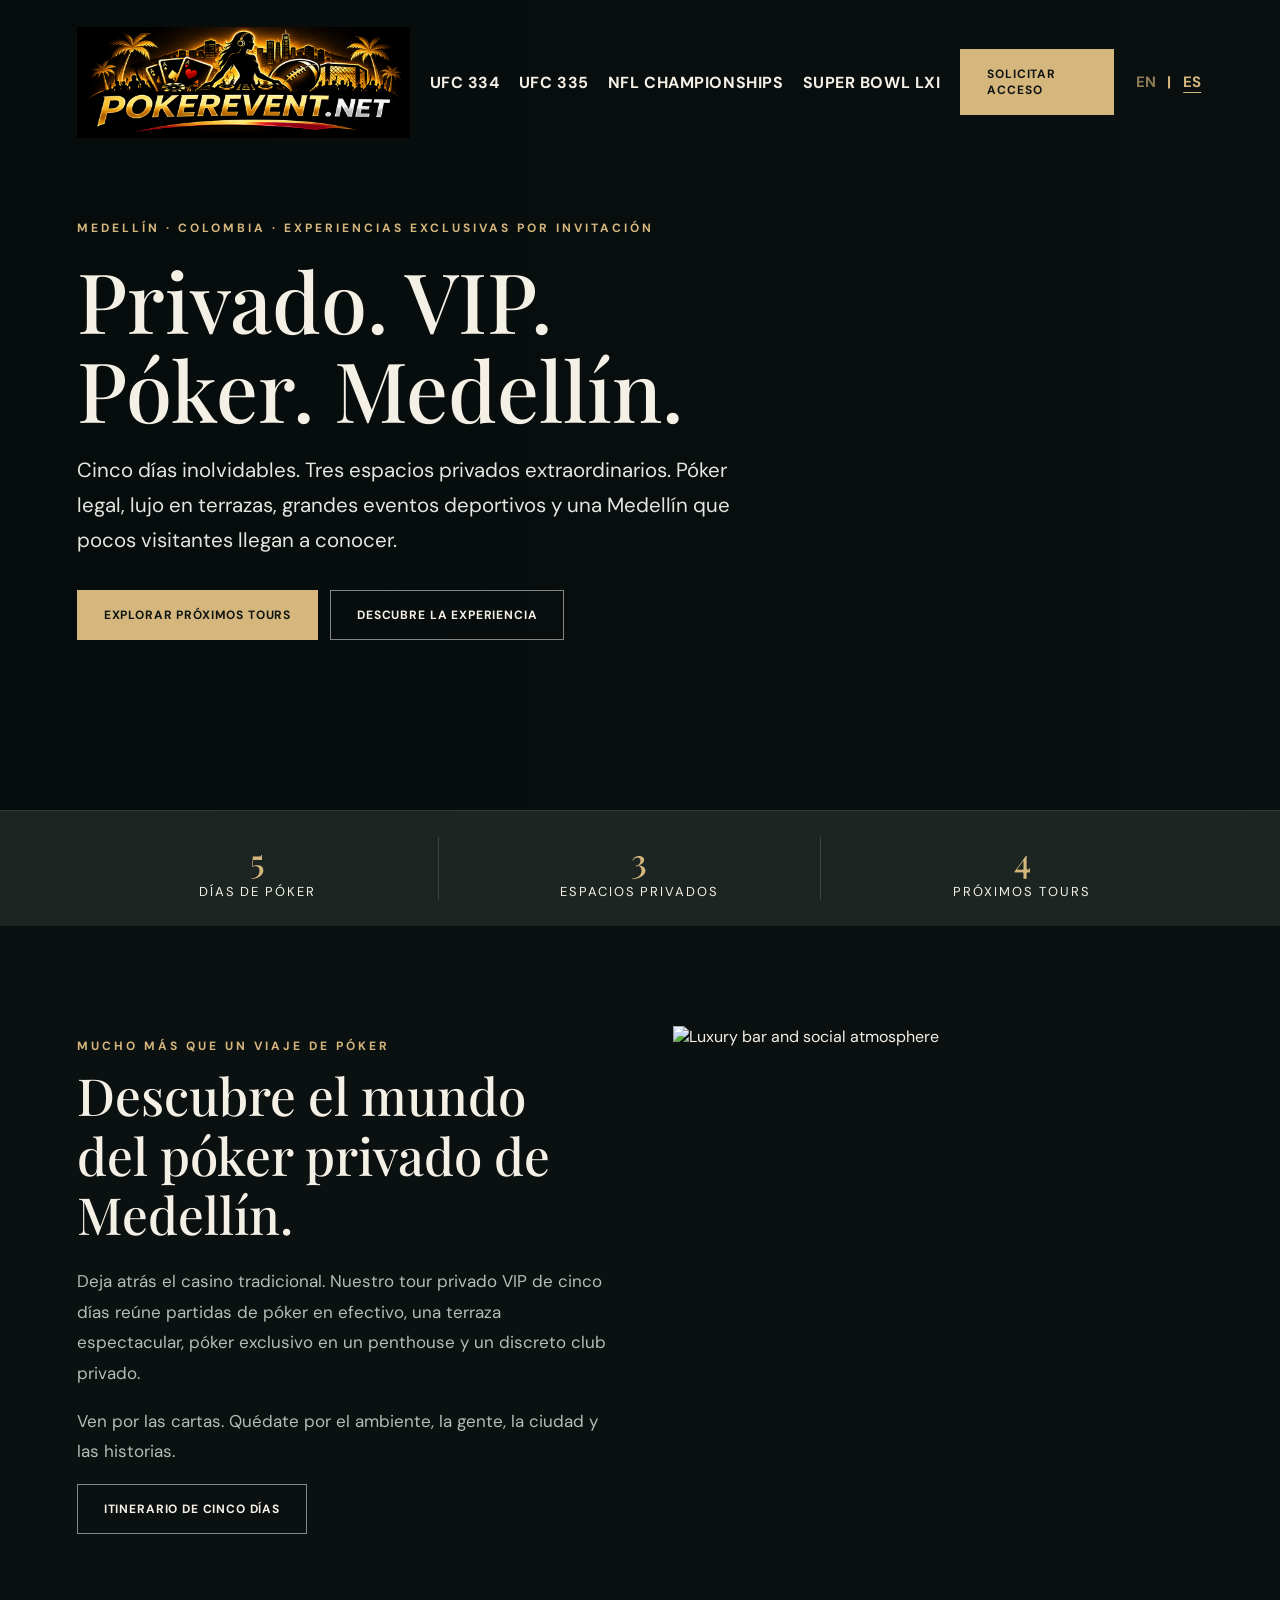
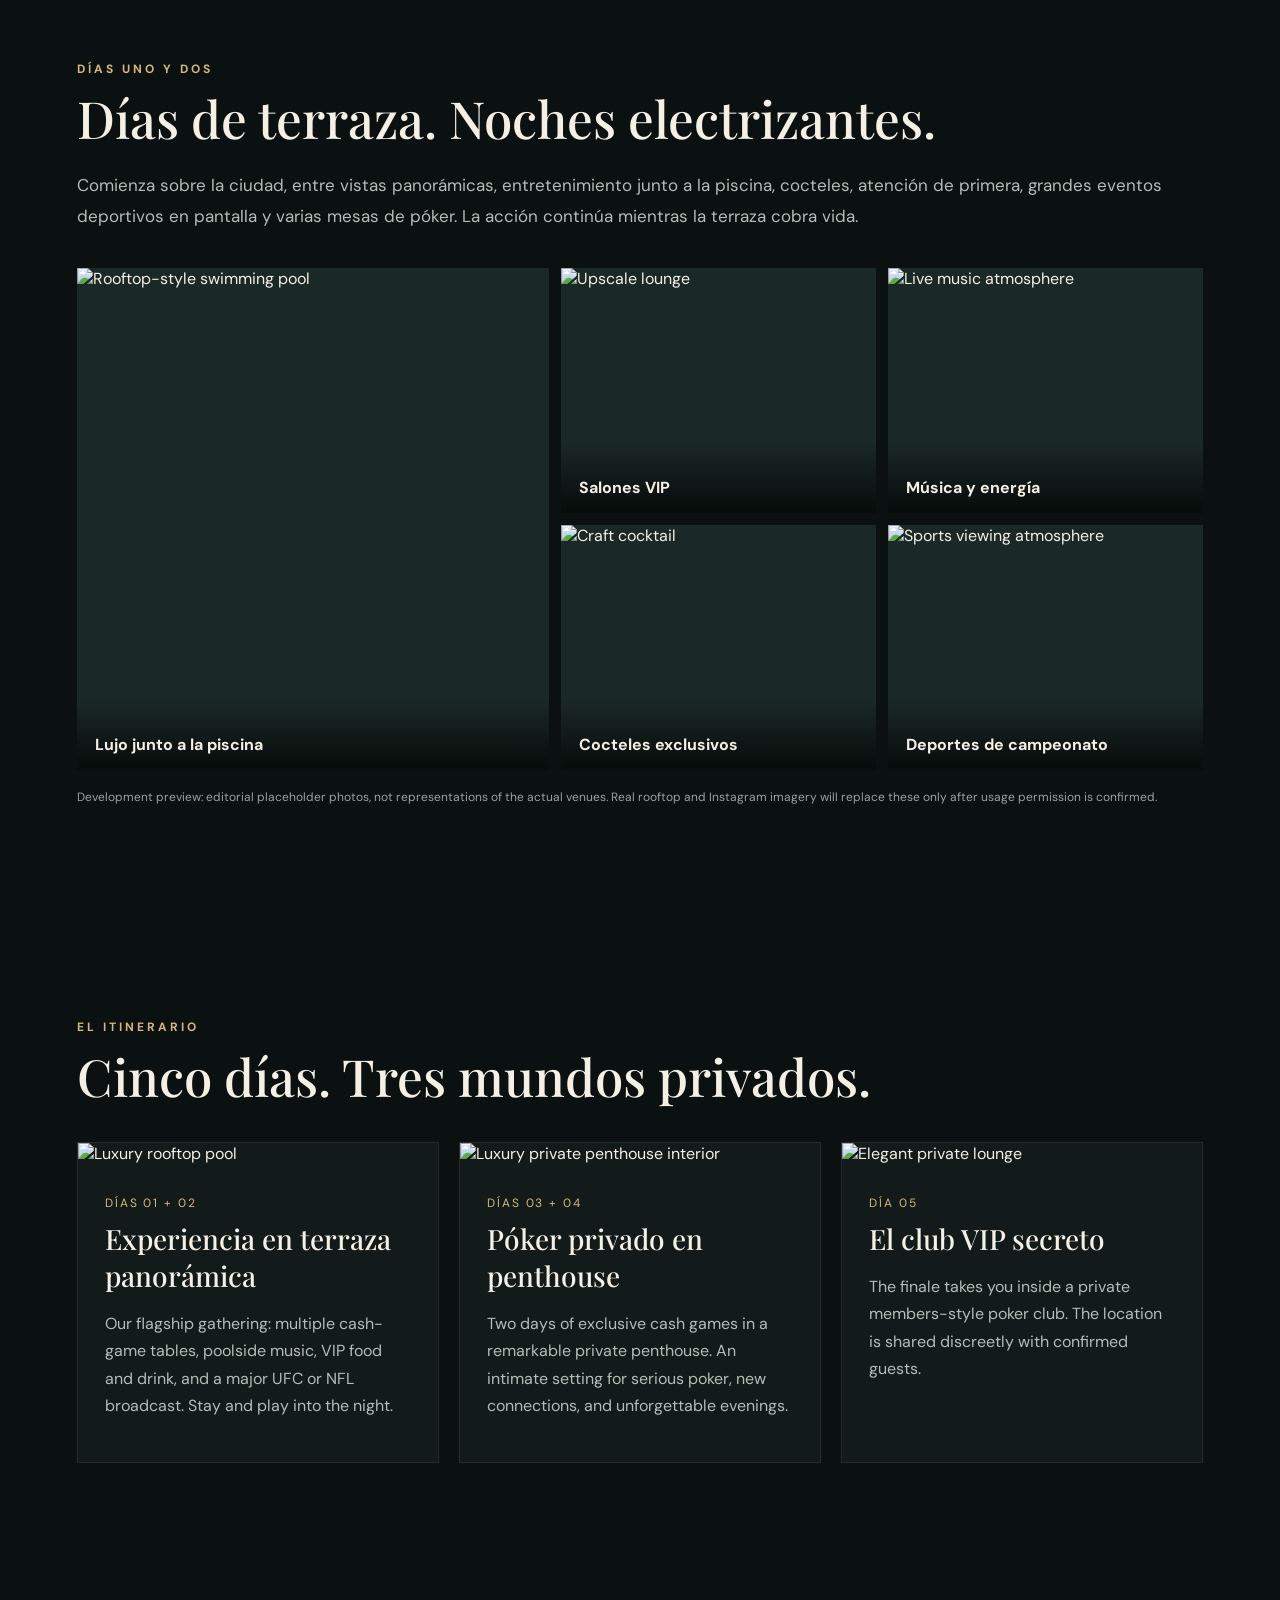
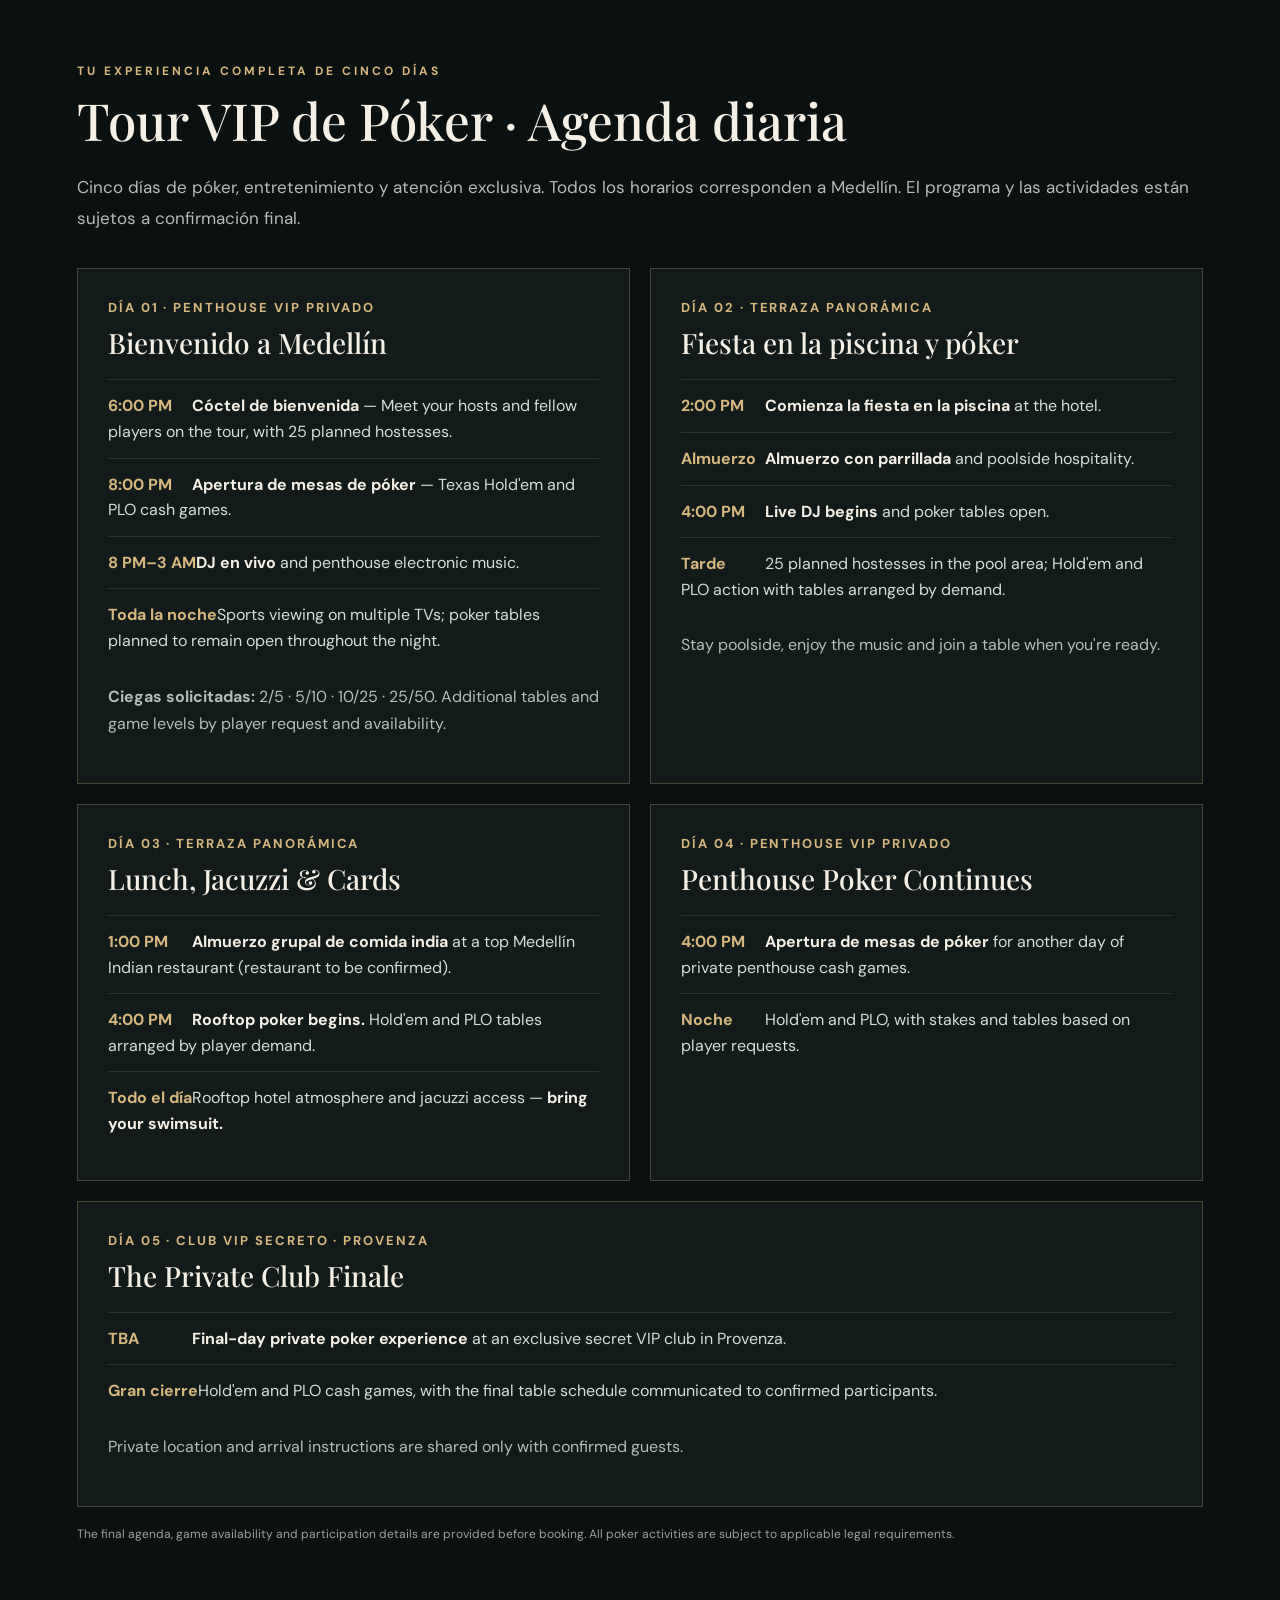
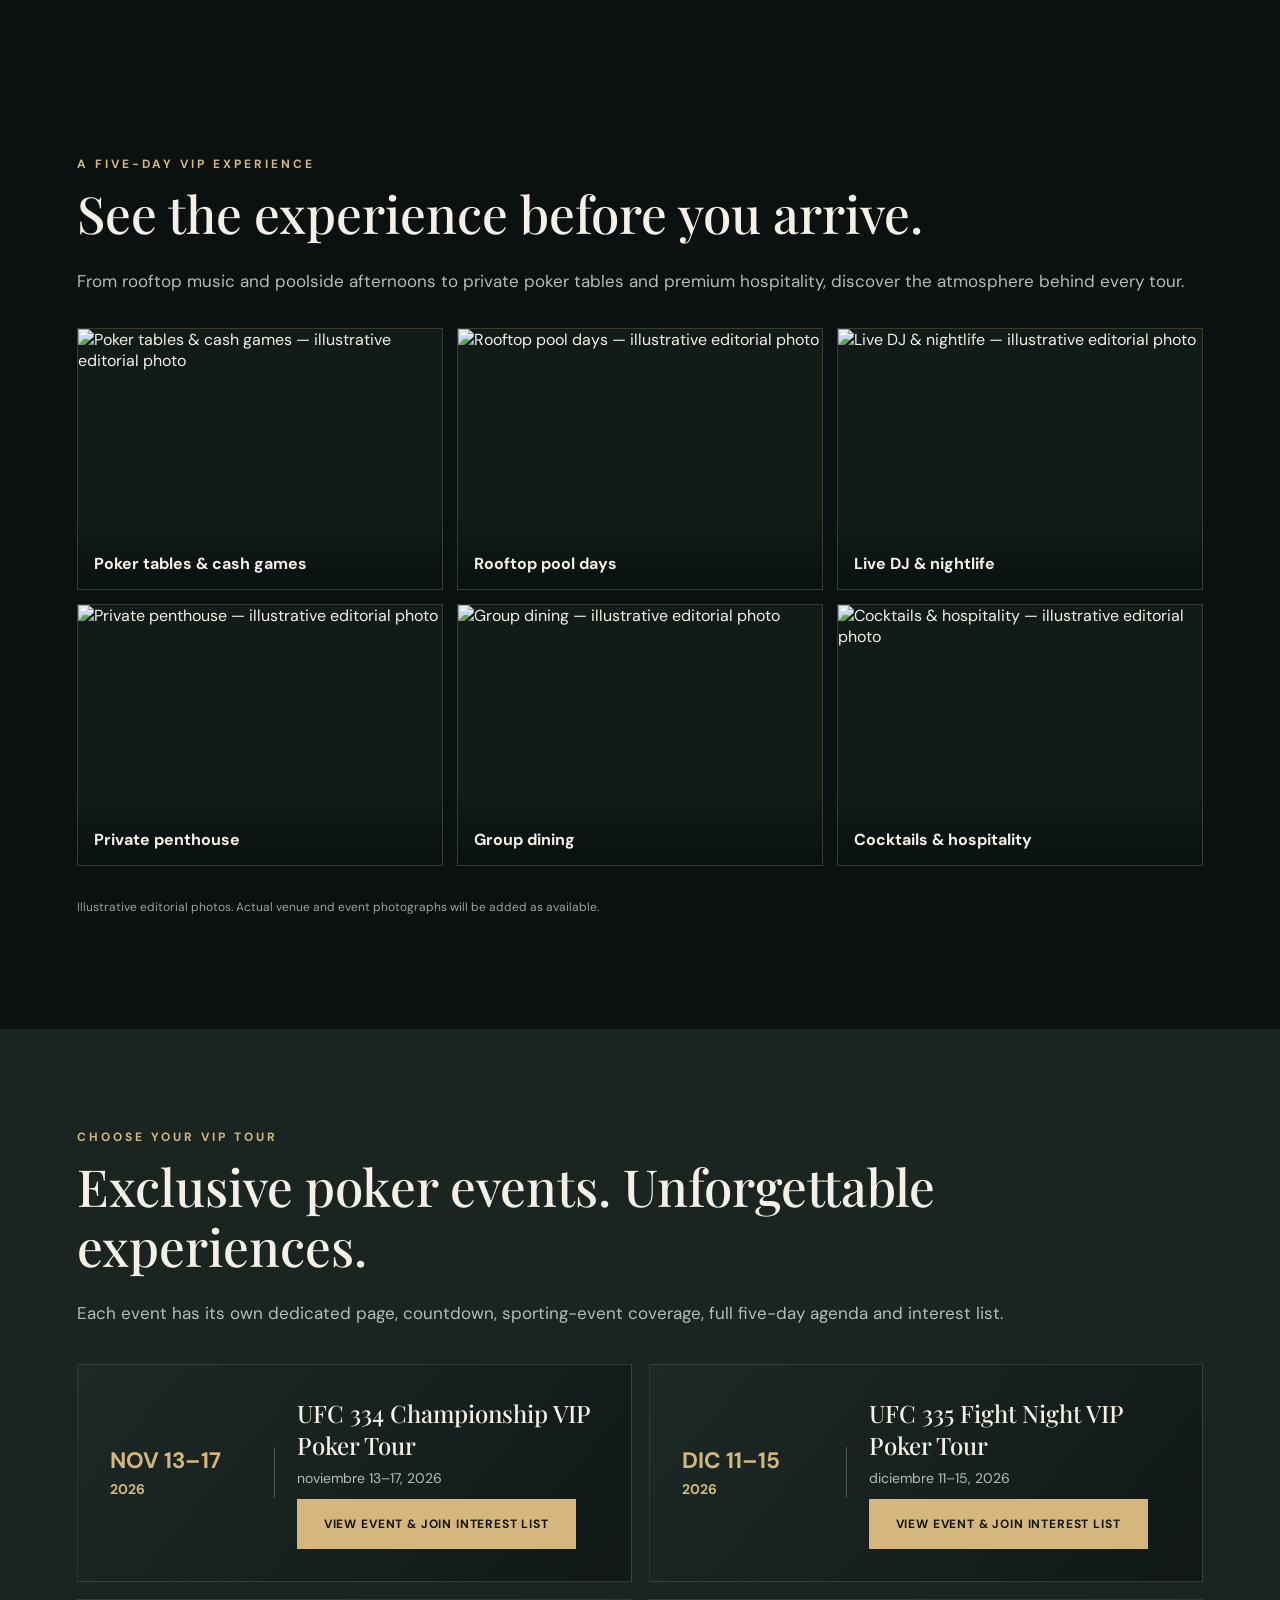
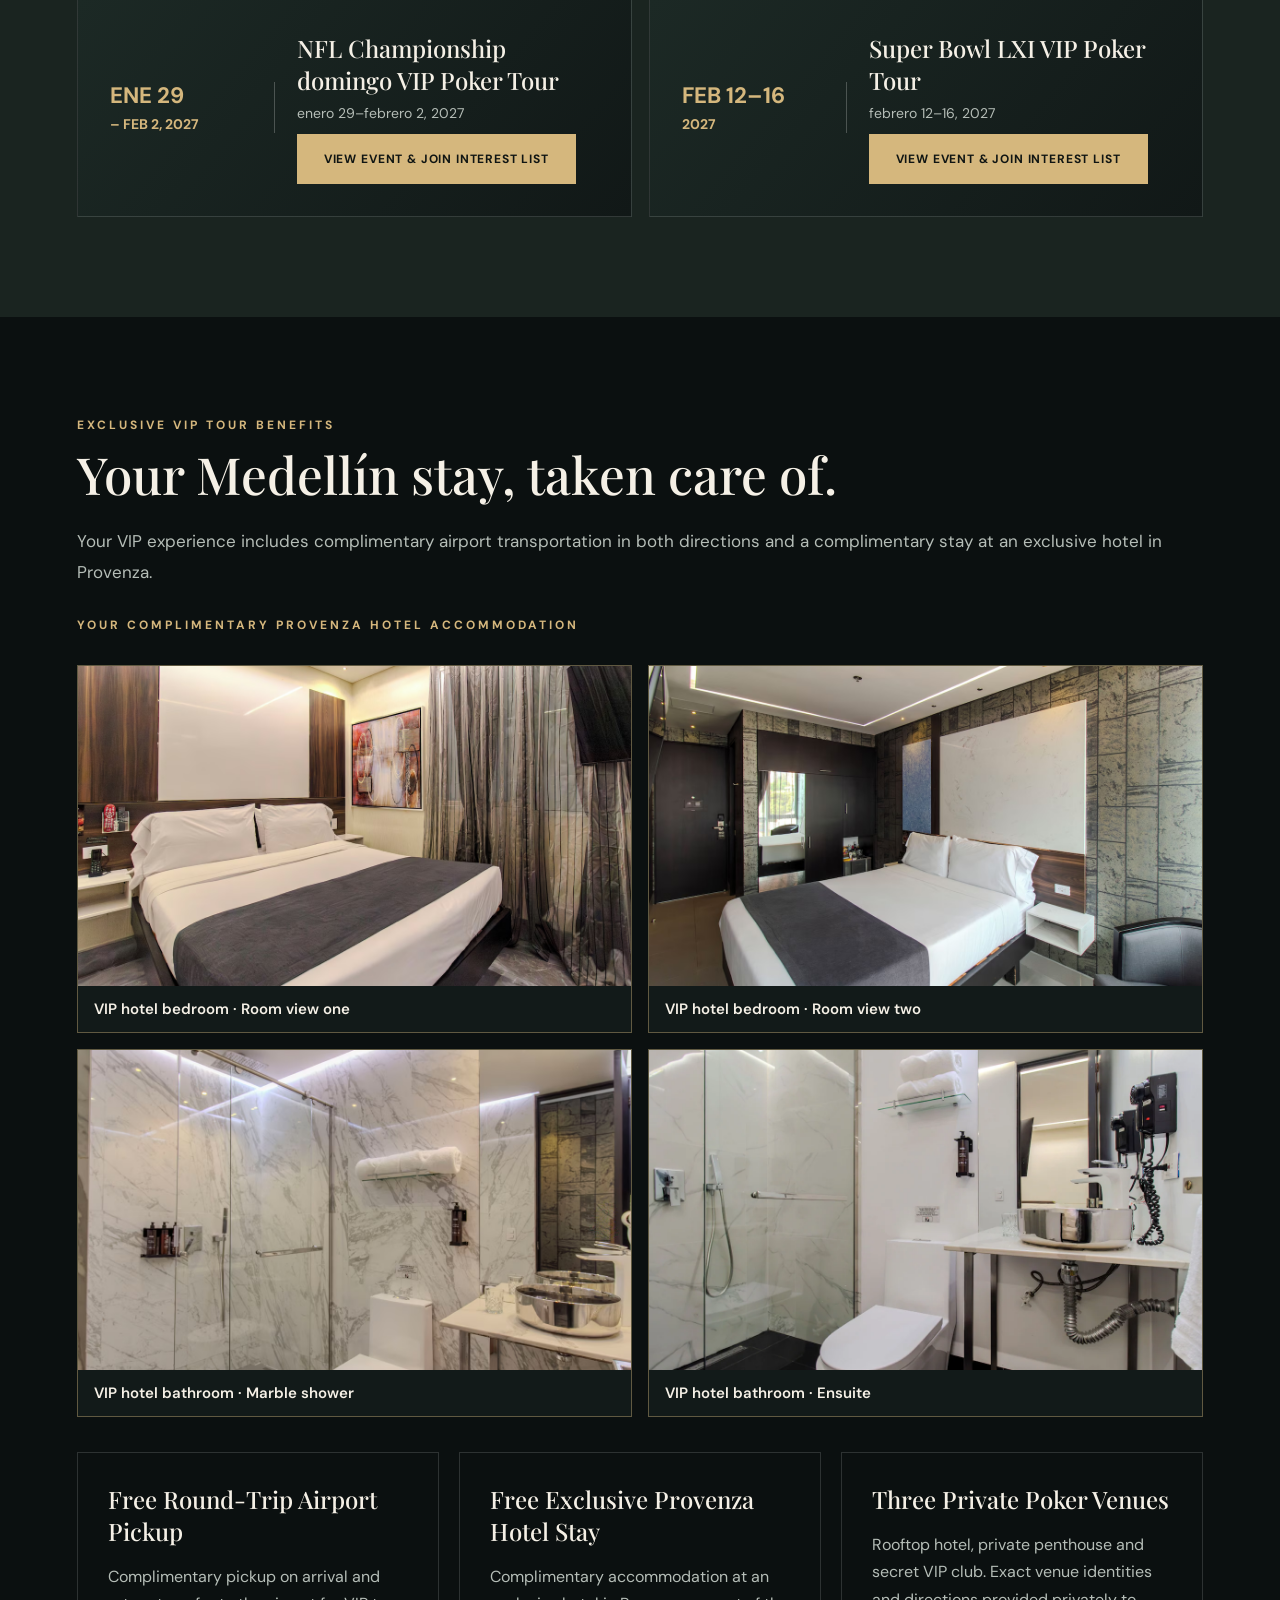
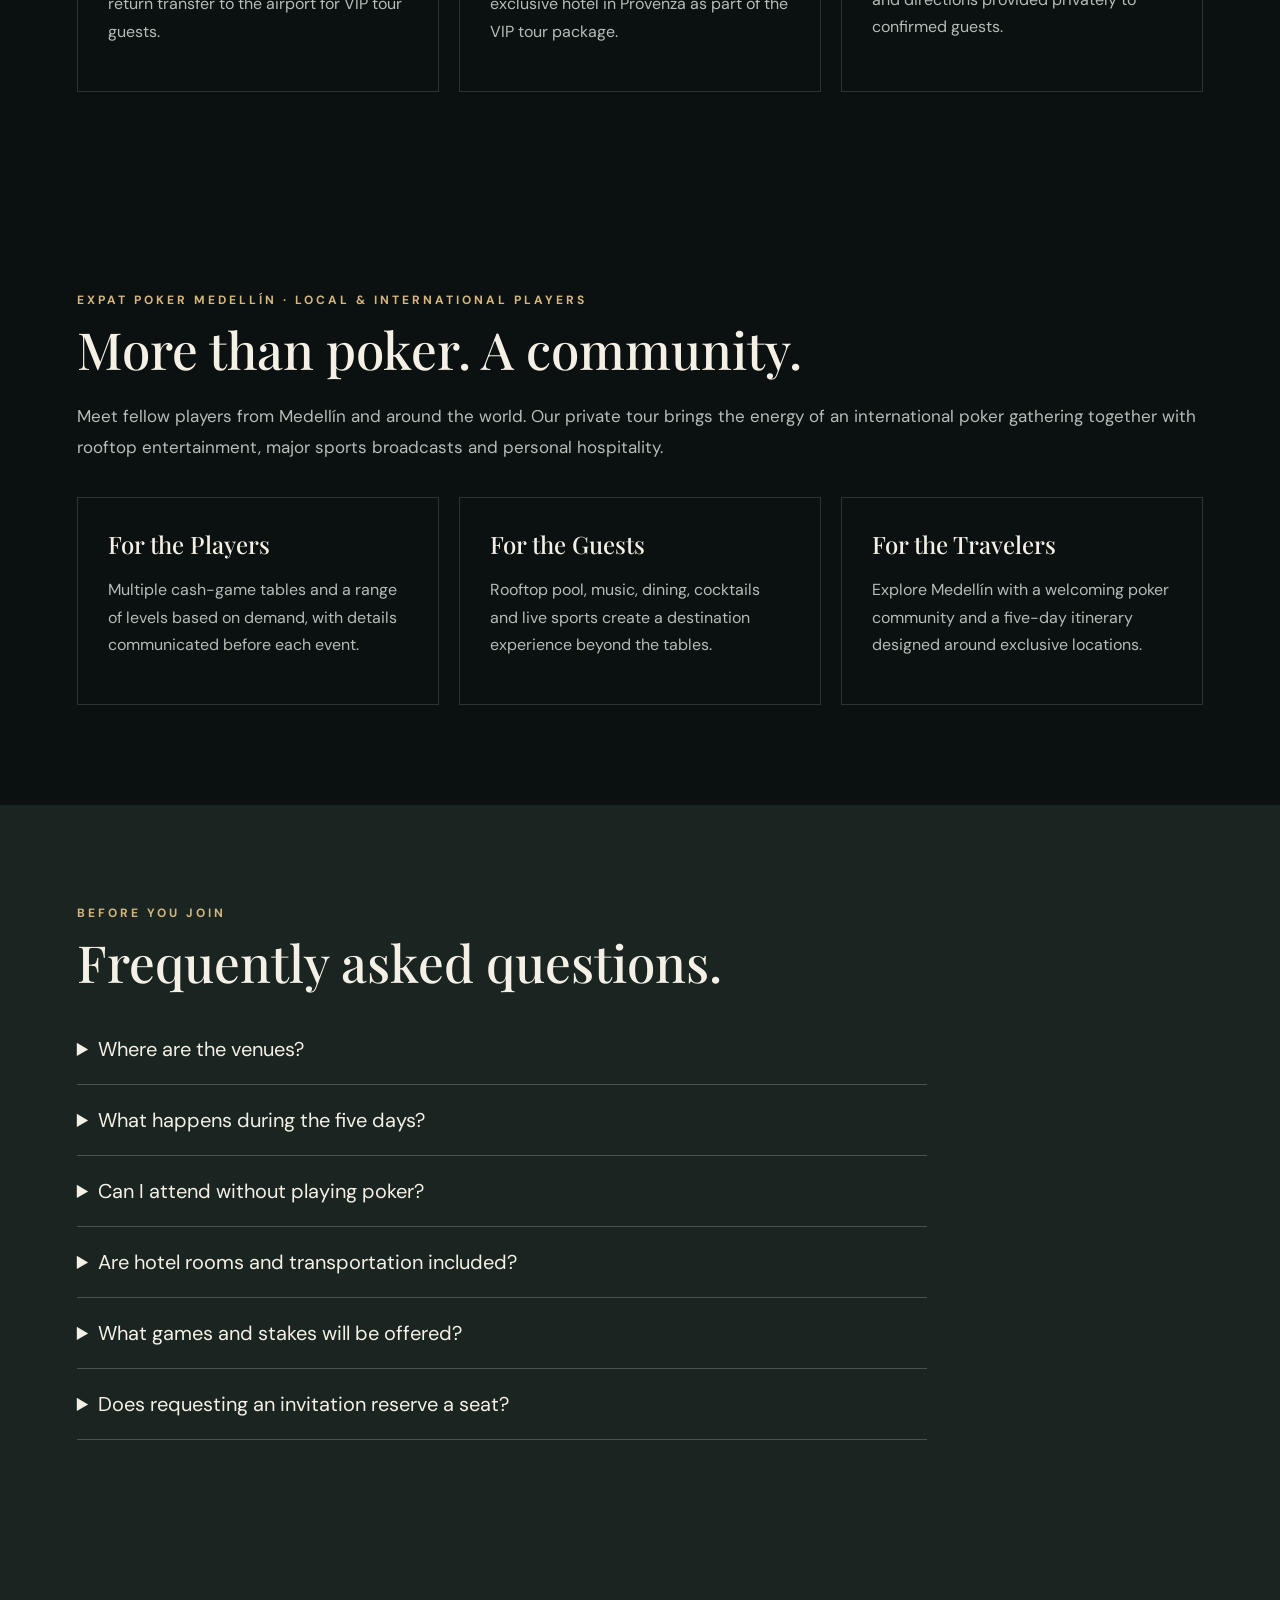
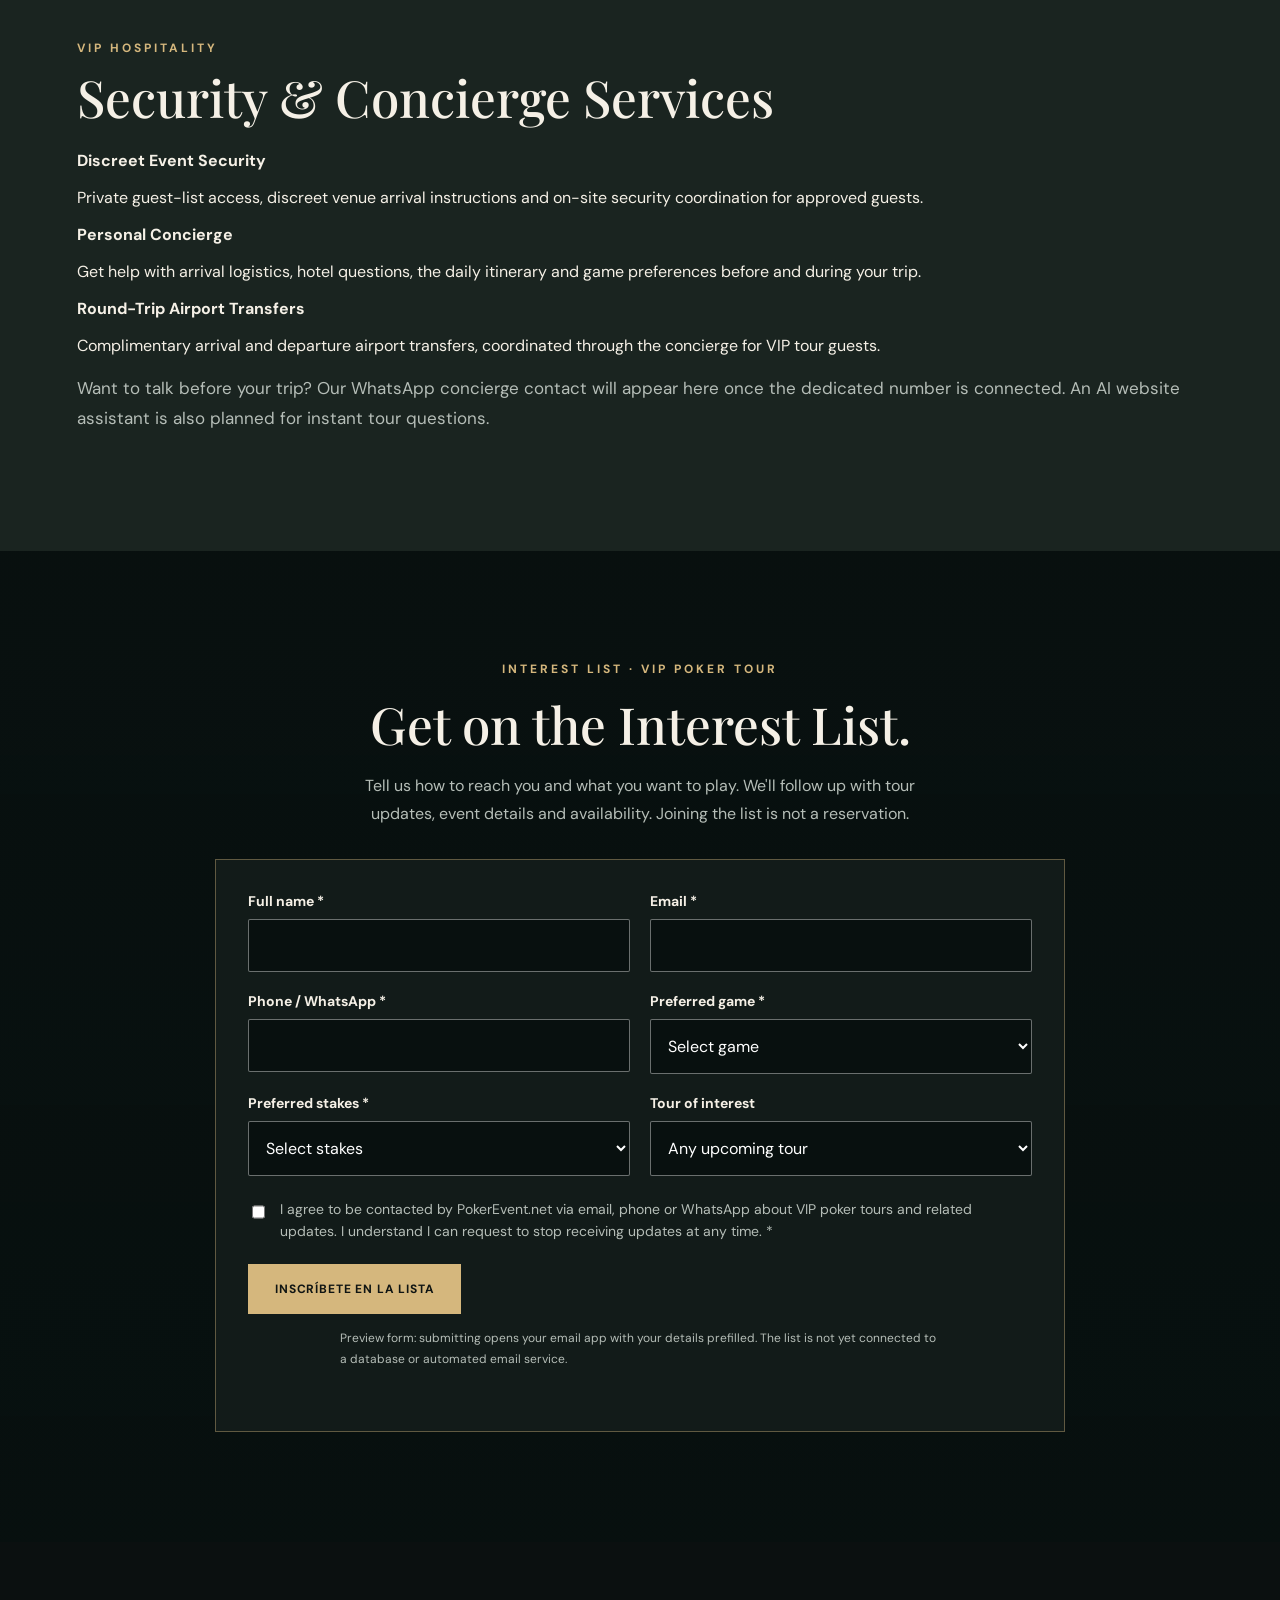
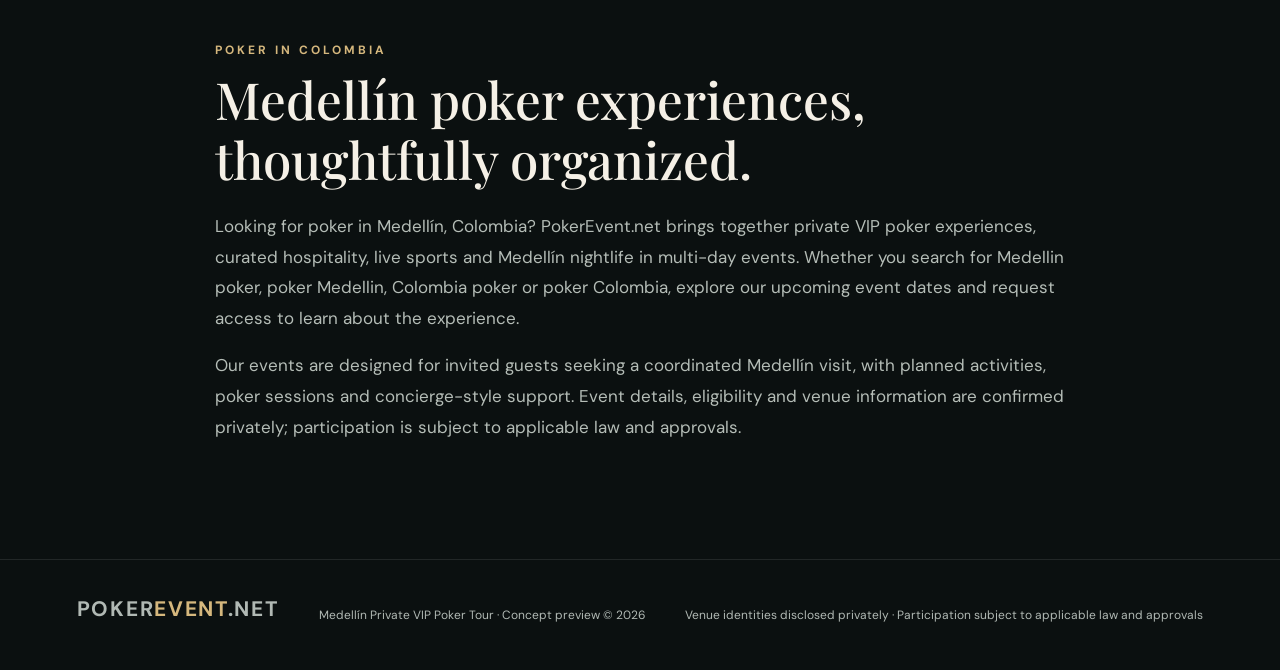
==== es/index.html @ 23576efd "Publish Spanish localized page: es/index.html" ====
<!doctype html>
<html lang="es"><head><meta charset="utf-8"><meta name="viewport" content="width=device-width,initial-scale=1"><title>Eventos VIP de Póker en Medellín, Colombia | PokerEvent.net</title><link rel="canonical" href="https://pokerevent.net/es/"><meta property="og:url" content="https://pokerevent.net/es/"><meta name="description" content="Tours VIP de póker en Medellín, Colombia: partidas privadas, deportes en vivo, vida nocturna y experiencias exclusivas de cinco días."><style>
@import url('https://fonts.googleapis.com/css2?family=DM+Sans:wght@400;500;600;700&family=Playfair+Display:wght@500;600;700&display=swap');
:root{--bg:#0b1010;--panel:#131b1a;--gold:#d5b77d;--cream:#f5f0e6;--muted:#b5bdb7}*{box-sizing:border-box}html{scroll-behavior:smooth}body{margin:0;background:var(--bg);color:var(--cream);font-family:'DM Sans',Arial,sans-serif}a{color:inherit;text-decoration:none}button{font:inherit}header{position:absolute;top:0;left:0;right:0;z-index:3;display:flex;align-items:center;justify-content:space-between;padding:27px max(6vw,22px);gap:20px}.brand{font-size:21px;font-weight:700;letter-spacing:.08em}.brand span{color:var(--gold)}nav{display:flex;gap:28px;font-size:13px;letter-spacing:.12em;text-transform:uppercase}nav a:hover{color:var(--gold)}.btn{display:inline-flex;align-items:center;justify-content:center;padding:16px 26px;background:var(--gold);color:#101513;border:1px solid var(--gold);font-weight:700;letter-spacing:.07em;text-transform:uppercase;font-size:12px;cursor:pointer}.btn.outline{background:transparent;color:var(--cream);border-color:#ffffff80}.hero{min-height:90vh;position:relative;display:flex;align-items:center;background:linear-gradient(90deg,rgba(6,12,11,.94),rgba(6,12,11,.50) 60%,rgba(6,12,11,.20)),url('https://images.unsplash.com/photo-1514933651103-005eec06c04b?auto=format&fit=crop&w=2200&q=85') center/cover}.hero-content{position:relative;max-width:820px;padding:160px max(6vw,22px) 110px}.eyebrow{color:var(--gold);text-transform:uppercase;letter-spacing:.25em;font-size:12px;font-weight:700}h1,h2,h3{font-family:'Playfair Display',Georgia,serif;font-weight:500}h1{font-size:clamp(50px,6.5vw,100px);line-height:1.06;margin:20px 0}h2{font-size:clamp(35px,4vw,60px);line-height:1.16;margin:12px 0 22px}h3{font-size:28px;margin:8px 0 12px}.lead{font-size:clamp(17px,1.6vw,21px);color:#e3e7df;line-height:1.7;max-width:660px}.actions{display:flex;gap:12px;flex-wrap:wrap;margin-top:32px}.strip{display:grid;grid-template-columns:repeat(3,1fr);background:#1c2522;padding:26px 6vw;gap:20px;border-top:1px solid #ffffff18}.strip div{text-align:center;border-right:1px solid #ffffff26;font-size:13px;letter-spacing:.15em;text-transform:uppercase}.strip div:last-child{border:0}.strip b{display:block;font:500 34px 'Playfair Display',serif;color:var(--gold);letter-spacing:0}.section{padding:100px max(6vw,22px);max-width:1600px;margin:auto}.intro{display:grid;grid-template-columns:1fr 1fr;gap:65px;align-items:center}.intro p,.section-desc{color:var(--muted);font-size:17px;line-height:1.8}.intro img{width:100%;height:520px;object-fit:cover}.gallery{display:grid;grid-template-columns:1.2fr .8fr .8fr;grid-template-rows:245px 245px;gap:12px;margin-top:36px}.gallery figure{margin:0;position:relative;overflow:hidden;background:#1b2926}.gallery figure:first-child{grid-row:span 2}.gallery img{width:100%;height:100%;object-fit:cover;transition:transform .4s}.gallery figure:hover img{transform:scale(1.04)}.gallery figcaption{position:absolute;bottom:0;left:0;right:0;padding:36px 18px 15px;background:linear-gradient(transparent,#000b);font-weight:700}.days{display:grid;grid-template-columns:repeat(3,1fr);gap:20px;margin-top:36px}.day{background:var(--panel);border:1px solid #ffffff13;overflow:hidden}.day img{width:100%;height:260px;object-fit:cover}.day-body{padding:27px}.day p{color:var(--muted);line-height:1.7}.day small{color:var(--gold);font-size:12px;text-transform:uppercase;letter-spacing:.16em}.events{display:grid;grid-template-columns:repeat(2,1fr);gap:17px;margin-top:35px}.event{padding:32px;background:linear-gradient(130deg,#1c2925,#111817);border:1px solid #ffffff20;display:flex;gap:24px;align-items:center}.event .date{min-width:95px;border-right:1px solid #ffffff3a;padding-right:18px;color:var(--gold);font-size:14px;text-transform:uppercase;letter-spacing:.09em}.event .date strong{display:block;font-size:38px;line-height:1.1}.event h3{font-size:24px;margin:0 0 8px}.event p{color:var(--muted);margin:0;font-size:14px}.feature{background:#1a2420}.perks{display:grid;grid-template-columns:repeat(3,1fr);gap:20px;margin-top:35px}.perk{padding:30px;border:1px solid #ffffff24}.perk strong{display:block;font:500 24px 'Playfair Display',serif;margin-bottom:14px}.perk p{color:var(--muted);line-height:1.7}.cta{text-align:center;background:linear-gradient(#07100fbb,#07100fee),url('https://images.unsplash.com/photo-1511512578047-dfb367046420?auto=format&fit=crop&w=1800&q=80') center/cover;padding:110px 20px}.cta h2{max-width:760px;margin:18px auto}.cta p{color:var(--muted);max-width:600px;margin:0 auto 30px;line-height:1.7}footer{display:flex;justify-content:space-between;gap:20px;padding:35px 6vw;color:#b1b9b4;font-size:12px;border-top:1px solid #ffffff18}.note{font-size:12px;color:#99a49d;margin-top:18px;line-height:1.6}.mobile-menu{display:none}@media(max-width:900px){nav{display:none}.intro{grid-template-columns:1fr}.intro img{height:350px}.gallery{grid-template-columns:1fr 1fr;grid-template-rows:200px 200px 200px}.gallery figure:first-child{grid-row:span 2}.days,.perks{grid-template-columns:1fr}.events{grid-template-columns:1fr}}@media(max-width:580px){.hero{min-height:78vh}.hero-content{padding-top:135px}.strip{gap:8px;padding:20px 12px}.strip b{font-size:25px}.strip div{font-size:10px}.section{padding-top:65px;padding-bottom:65px}.gallery{grid-template-columns:1fr 1fr;grid-template-rows:190px 160px 160px}.gallery figure:first-child{grid-column:span 2;grid-row:auto}.event{padding:20px;gap:15px}.event h3{font-size:21px}.event .date{min-width:78px}.event .date strong{font-size:30px}footer{display:block}footer p{margin-bottom:12px}}

.agenda-grid{display:grid;grid-template-columns:repeat(2,minmax(0,1fr));gap:20px;margin-top:35px}.agenda-card{background:var(--panel);border:1px solid #d5b77d45;padding:30px}.agenda-card:last-child{grid-column:1/-1}.agenda-card h3{margin:8px 0 18px}.agenda-card .day-label{color:var(--gold);font-weight:700;letter-spacing:.15em;text-transform:uppercase;font-size:13px}.schedule{list-style:none;padding:0;margin:0}.schedule li{padding:13px 0;border-top:1px solid #ffffff1c;color:#d5ddd6;line-height:1.6}.schedule time{color:var(--gold);font-weight:700;display:inline-block;min-width:84px}.schedule strong{color:var(--cream)}.agenda-meta{color:var(--muted);line-height:1.7}.interest-form{max-width:850px;margin:32px auto 0;text-align:left;background:#121b19;border:1px solid #d5b77d66;padding:32px}.form-grid{display:grid;grid-template-columns:1fr 1fr;gap:20px}.form-field{display:flex;flex-direction:column;gap:9px}.form-field label{font-size:14px;font-weight:700;color:var(--cream)}.form-field input,.form-field select{width:100%;padding:15px 13px;background:#08100f;color:#fff;border:1px solid #ffffff65;border-radius:2px;font:inherit;font-size:16px}.form-field input:focus,.form-field select:focus{outline:2px solid var(--gold)}.consent{display:flex;align-items:flex-start;gap:12px;margin:22px 0;color:var(--muted);line-height:1.6;font-size:14px}.consent input{margin-top:5px;accent-color:var(--gold);width:18px;height:18px}.form-status{margin-top:14px;color:var(--gold);line-height:1.5}@media(max-width:700px){.agenda-grid,.form-grid{grid-template-columns:1fr}.agenda-card:last-child{grid-column:auto}.agenda-card,.interest-form{padding:22px}}
.photo-story{display:grid;grid-template-columns:repeat(3,minmax(0,1fr));gap:14px;margin:32px 0}.photo-story figure{margin:0;background:#111b18;position:relative;overflow:hidden;border:1px solid #d5b77d33}.photo-story img{display:block;width:100%;height:260px;object-fit:cover;transition:transform .3s}.photo-story figure:hover img{transform:scale(1.04)}.photo-story figcaption{position:absolute;left:0;right:0;bottom:0;padding:35px 16px 15px;background:linear-gradient(transparent,#07100fe8);font-weight:700;font-size:16px}.agenda-card .agenda-photo{display:block;width:calc(100% + 60px);margin:-30px -30px 25px;height:220px;object-fit:cover}.photo-story.two{grid-template-columns:repeat(2,1fr)}@media(max-width:700px){.photo-story,.photo-story.two{grid-template-columns:1fr 1fr}.photo-story img{height:180px}.agenda-card .agenda-photo{width:calc(100% + 44px);margin:-22px -22px 20px;height:180px}}@media(max-width:450px){.photo-story,.photo-story.two{grid-template-columns:1fr}.photo-story img{height:230px}}.hotel-gallery{display:grid;grid-template-columns:repeat(2,minmax(0,1fr));gap:16px;margin:32px 0}.hotel-gallery figure{margin:0;overflow:hidden;border:1px solid #d5b77d66;background:#121a19}.hotel-gallery img{display:block;width:100%;height:320px;object-fit:cover}.hotel-gallery figcaption{padding:13px 16px;color:var(--cream);font-size:15px;font-weight:600}@media(max-width:700px){.hotel-gallery{grid-template-columns:1fr}.hotel-gallery img{height:260px}}</style><script async src="https://www.googletagmanager.com/gtag/js?id=G-R4QEKV4Q7H"></script><script>window.dataLayer=window.dataLayer||[];function gtag(){dataLayer.push(arguments);}gtag('js',new Date());gtag('config','G-R4QEKV4Q7H');</script><meta name="robots" content="index,follow,max-image-preview:large"><meta property="og:type" content="website"><meta property="og:title" content="Medellín VIP Poker Tours & Private Poker Events | PokerEvent.net"><meta property="og:description" content="Discover exclusive five-day VIP poker tours in Medellín, Colombia, featuring private poker games, live sports, rooftop nightlife and curated hospitality."><meta name="twitter:card" content="summary_large_image"><meta name="twitter:title" content="Medellín VIP Poker Tours & Private Poker Events | PokerEvent.net"><meta name="twitter:description" content="Discover exclusive five-day VIP poker tours in Medellín, Colombia, featuring private poker games, live sports, rooftop nightlife and curated hospitality."><script type="application/ld+json">{"@context":"https://schema.org","@type":"WebSite","name":"PokerEvent.net","url":"https://pokerevent.net/","description":"Discover exclusive five-day VIP poker tours in Medellín, Colombia, featuring private poker games, live sports, rooftop nightlife and curated hospitality.","inLanguage":"es"}</script><style>.tour-menu{position:relative;z-index:10}.tour-menu summary{list-style:none;cursor:pointer;white-space:nowrap}.tour-menu summary::-webkit-details-marker{display:none}.tour-menu[open] summary,.tour-menu summary:hover{color:var(--gold)}.tour-menu-links{position:absolute;top:calc(100% + 16px);left:-15px;min-width:260px;background:#131b1a;border:1px solid #d5b77d88;box-shadow:0 12px 28px #0009;padding:9px 0;display:flex;flex-direction:column;gap:0}.tour-menu-links a{display:block;padding:13px 17px;font-size:13px;letter-spacing:.04em;text-transform:none;white-space:nowrap}.tour-menu-links a:hover{background:#26302b;color:var(--gold)}</style><style>header nav{gap:clamp(12px,1.7vw,28px)}header nav a{white-space:nowrap;font-size:clamp(11px,.85vw,14px)}@media(max-width:900px){header nav{display:flex;flex-wrap:wrap;justify-content:center;gap:10px 16px}header{flex-wrap:wrap;justify-content:center;padding:16px 20px}header .brand{margin-right:auto}header>.btn{margin-left:auto}}@media(max-width:580px){header nav{order:3;width:100%;gap:10px 15px}header nav a{font-size:11px}header .brand{font-size:18px}header>.btn{padding:12px;font-size:11px}.hero-content{padding-top:205px}}</style><link rel="icon" type="image/svg+xml" href="/es/favicon.svg?v=2"><style>header nav a{font-size:clamp(16px,1.2vw,19px)!important;font-weight:700;letter-spacing:.035em}header nav{gap:clamp(12px,1.5vw,24px)}@media(max-width:900px){header nav a{font-size:15px!important}}@media(max-width:580px){header nav a{font-size:14px!important}}</style><style>header .brand{display:flex;align-items:center;flex-shrink:0;line-height:1}header .brand img{filter:none}@media(max-width:650px){header .brand img{width:225px!important;max-height:100px!important}}</style><meta property="og:locale" content="en_US"><meta name="geo.region" content="CO-ANT"><meta name="geo.placename" content="Medellín, Colombia"><script type="application/ld+json">{"@context":"https://schema.org","@type":"Organization","name":"PokerEvent.net","url":"https://pokerevent.net/","description":"Private VIP poker events and curated poker tours in Medellín, Colombia.","areaServed":{"@type":"Place","name":"Medellín, Antioquia, Colombia"}}</script><style>.events .event{display:grid;grid-template-columns:165px minmax(0,1fr);gap:22px;align-items:center}.events .event .date{box-sizing:border-box;min-width:0;width:165px;padding-right:12px;border-right:1px solid #ffffff3a;color:var(--gold);font-size:14px;letter-spacing:0;white-space:normal;overflow:hidden}.events .event .date strong{display:block;font-size:clamp(21px,1.75vw,27px);line-height:1.25;white-space:nowrap;letter-spacing:0}.events .event .date span{display:block;font-size:14px;font-weight:700;letter-spacing:0;margin-top:5px;white-space:nowrap}.events .event>div:last-child{min-width:0}@media(max-width:650px){.events .event{grid-template-columns:1fr;gap:14px}.events .event .date{width:100%;border-right:0;border-bottom:1px solid #ffffff3a;padding:0 0 12px}}</style><link rel="stylesheet" href="/assets/language.css"><link rel="alternate" hreflang="en" href="https://pokerevent.net/"><link rel="alternate" hreflang="es" href="https://pokerevent.net/es/"></head><body>
<header><a class="brand" href="/es/" aria-label="PokerEvent.NET home"><img src="/pokereventlogo.png" alt="POKEREVENT.NET" width="418" height="157" style="display:block;width:clamp(230px,26vw,418px);height:auto;max-height:160px;object-fit:contain;object-position:left center"></a><nav><a href="/es/ufc-championship/">UFC 334</a><a href="/es/ufc-fight-night/">UFC 335</a><a href="/es/nfl-championship/">NFL Championships</a><a href="/es/super-bowl/">Super Bowl LXI</a></nav><a class="btn" href="#contact">Solicitar acceso</a></header>
<main><section class="hero"><div class="hero-content"><div class="eyebrow">Medellín · Colombia · Experiencias exclusivas por invitación</div><h1>Privado. VIP.<br>Póker. Medellín.</h1><p class="lead">Cinco días inolvidables. Tres espacios privados extraordinarios. Póker legal, lujo en terrazas, grandes eventos deportivos y una Medellín que pocos visitantes llegan a conocer.</p><div class="actions"><a class="btn" href="#events">Explorar próximos tours</a><a class="btn outline" href="#experience">Descubre la experiencia</a></div></div></section>
<div class="strip"><div><b>5</b>Días de póker</div><div><b>3</b>Espacios privados</div><div><b>4</b>Próximos tours</div></div>
<section class="section intro" id="experience"><div><div class="eyebrow">Mucho más que un viaje de póker</div><h2>Descubre el mundo del póker privado de Medellín.</h2><p>Deja atrás el casino tradicional. Nuestro tour privado VIP de cinco días reúne partidas de póker en efectivo, una terraza espectacular, póker exclusivo en un penthouse y un discreto club privado.</p><p>Ven por las cartas. Quédate por el ambiente, la gente, la ciudad y las historias.</p><a class="btn outline" href="#venues">Itinerario de cinco días</a></div><img src="https://images.unsplash.com/photo-1514933651103-005eec06c04b?auto=format&fit=crop&w=1200&q=85" alt="Luxury bar and social atmosphere"></section>
<section class="section" style="padding-top:15px"><div class="eyebrow">Días uno y dos</div><h2>Días de terraza. Noches electrizantes.</h2><p class="section-desc">Comienza sobre la ciudad, entre vistas panorámicas, entretenimiento junto a la piscina, cocteles, atención de primera, grandes eventos deportivos en pantalla y varias mesas de póker. La acción continúa mientras la terraza cobra vida.</p><div class="gallery"><figure><img src="https://images.unsplash.com/photo-1576013551627-0cc20b96c2a7?auto=format&fit=crop&w=1200&q=85" alt="Rooftop-style swimming pool"><figcaption>Lujo junto a la piscina</figcaption></figure><figure><img src="https://images.unsplash.com/photo-1514933651103-005eec06c04b?auto=format&fit=crop&w=800&q=85" alt="Upscale lounge"><figcaption>Salones VIP</figcaption></figure><figure><img src="https://images.unsplash.com/photo-1506157786151-b8491531f063?auto=format&fit=crop&w=800&q=85" alt="Live music atmosphere"><figcaption>Música y energía</figcaption></figure><figure><img src="https://images.unsplash.com/photo-1544145945-f90425340c7e?auto=format&fit=crop&w=800&q=85" alt="Craft cocktail"><figcaption>Cocteles exclusivos</figcaption></figure><figure><img src="https://images.unsplash.com/photo-1511512578047-dfb367046420?auto=format&fit=crop&w=800&q=85" alt="Sports viewing atmosphere"><figcaption>Deportes de campeonato</figcaption></figure></div><p class="note">Development preview: editorial placeholder photos, not representations of the actual venues. Real rooftop and Instagram imagery will replace these only after usage permission is confirmed.</p></section>

<section class="section" id="venues"><div class="eyebrow">El itinerario</div><h2>Cinco días. Tres mundos privados.</h2><div class="days"><article class="day"><img src="https://images.unsplash.com/photo-1576013551627-0cc20b96c2a7?auto=format&fit=crop&w=900&q=85" alt="Luxury rooftop pool"><div class="day-body"><small>Días 01 + 02</small><h3>Experiencia en terraza panorámica</h3><p>Our flagship gathering: multiple cash-game tables, poolside music, VIP food and drink, and a major UFC or NFL broadcast. Stay and play into the night.</p></div></article><article class="day"><img src="https://images.unsplash.com/photo-1600607687920-4e2a09cf159d?auto=format&fit=crop&w=900&q=85" alt="Luxury private penthouse interior"><div class="day-body"><small>Días 03 + 04</small><h3>Póker privado en penthouse</h3><p>Two days of exclusive cash games in a remarkable private penthouse. An intimate setting for serious poker, new connections, and unforgettable evenings.</p></div></article><article class="day"><img src="https://images.unsplash.com/photo-1514933651103-005eec06c04b?auto=format&fit=crop&w=900&q=85" alt="Elegant private lounge"><div class="day-body"><small>Día 05</small><h3>El club VIP secreto</h3><p>The finale takes you inside a private members-style poker club. The location is shared discreetly with confirmed guests.</p></div></article></div></section>
<section class="section" id="agenda"><div class="eyebrow">Tu experiencia completa de cinco días</div><h2>Tour VIP de Póker · Agenda diaria</h2><p class="section-desc">Cinco días de póker, entretenimiento y atención exclusiva. Todos los horarios corresponden a Medellín. El programa y las actividades están sujetos a confirmación final.</p><div class="agenda-grid">
<article class="agenda-card"><div class="day-label">Día 01 · Penthouse VIP privado</div><h3>Bienvenido a Medellín</h3><ul class="schedule"><li><time>6:00 PM</time><strong>Cóctel de bienvenida</strong> — Meet your hosts and fellow players on the tour, with 25 planned hostesses.</li><li><time>8:00 PM</time><strong>Apertura de mesas de póker</strong> — Texas Hold'em and PLO cash games.</li><li><time>8 PM–3 AM</time><strong>DJ en vivo</strong> and penthouse electronic music.</li><li><time>Toda la noche</time>Sports viewing on multiple TVs; poker tables planned to remain open throughout the night.</li></ul><p class="agenda-meta"><strong>Ciegas solicitadas:</strong> 2/5 · 5/10 · 10/25 · 25/50. Additional tables and game levels by player request and availability.</p></article>
<article class="agenda-card"><div class="day-label">Día 02 · Terraza panorámica</div><h3>Fiesta en la piscina y póker</h3><ul class="schedule"><li><time>2:00 PM</time><strong>Comienza la fiesta en la piscina</strong> at the hotel.</li><li><time>Almuerzo</time><strong>Almuerzo con parrillada</strong> and poolside hospitality.</li><li><time>4:00 PM</time><strong>Live DJ begins</strong> and poker tables open.</li><li><time>Tarde</time>25 planned hostesses in the pool area; Hold'em and PLO action with tables arranged by demand.</li></ul><p class="agenda-meta">Stay poolside, enjoy the music and join a table when you're ready.</p></article>
<article class="agenda-card"><div class="day-label">Día 03 · Terraza panorámica</div><h3>Lunch, Jacuzzi &amp; Cards</h3><ul class="schedule"><li><time>1:00 PM</time><strong>Almuerzo grupal de comida india</strong> at a top Medellín Indian restaurant (restaurant to be confirmed).</li><li><time>4:00 PM</time><strong>Rooftop poker begins.</strong> Hold'em and PLO tables arranged by player demand.</li><li><time>Todo el día</time>Rooftop hotel atmosphere and jacuzzi access — <strong>bring your swimsuit.</strong></li></ul></article>
<article class="agenda-card"><div class="day-label">Día 04 · Penthouse VIP privado</div><h3>Penthouse Poker Continues</h3><ul class="schedule"><li><time>4:00 PM</time><strong>Apertura de mesas de póker</strong> for another day of private penthouse cash games.</li><li><time>Noche</time>Hold'em and PLO, with stakes and tables based on player requests.</li></ul></article>
<article class="agenda-card"><div class="day-label">Día 05 · Club VIP secreto · Provenza</div><h3>The Private Club Finale</h3><ul class="schedule"><li><time>TBA</time><strong>Final-day private poker experience</strong> at an exclusive secret VIP club in Provenza.</li><li><time>Gran cierre</time>Hold'em and PLO cash games, with the final table schedule communicated to confirmed participants.</li></ul><p class="agenda-meta">Private location and arrival instructions are shared only with confirmed guests.</p></article>
</div><p class="note">The final agenda, game availability and participation details are provided before booking. All poker activities are subject to applicable legal requirements.</p></section>
<section class="section"><div class="eyebrow">A five-day VIP experience</div><h2>See the experience before you arrive.</h2><p class="section-desc">From rooftop music and poolside afternoons to private poker tables and premium hospitality, discover the atmosphere behind every tour.</p><div class="photo-story "><figure><img loading="lazy" src="https://images.pexels.com/photos/18341173/pexels-photo-18341173.jpeg?auto=compress&cs=tinysrgb&w=1200" alt="Poker tables &amp; cash games — illustrative editorial photo"><figcaption>Poker tables &amp; cash games</figcaption></figure><figure><img loading="lazy" src="https://images.unsplash.com/photo-1576013551627-0cc20b96c2a7?auto=format&fit=crop&w=1200&q=85" alt="Rooftop pool days — illustrative editorial photo"><figcaption>Rooftop pool days</figcaption></figure><figure><img loading="lazy" src="https://images.unsplash.com/photo-1506157786151-b8491531f063?auto=format&fit=crop&w=1200&q=85" alt="Live DJ &amp; nightlife — illustrative editorial photo"><figcaption>Live DJ &amp; nightlife</figcaption></figure><figure><img loading="lazy" src="https://images.unsplash.com/photo-1600607687920-4e2a09cf159d?auto=format&fit=crop&w=1200&q=85" alt="Private penthouse — illustrative editorial photo"><figcaption>Private penthouse</figcaption></figure><figure><img loading="lazy" src="https://images.unsplash.com/photo-1517248135467-4c7edcad34c4?auto=format&fit=crop&w=1200&q=85" alt="Group dining — illustrative editorial photo"><figcaption>Group dining</figcaption></figure><figure><img loading="lazy" src="https://images.unsplash.com/photo-1544145945-f90425340c7e?auto=format&fit=crop&w=1200&q=85" alt="Cocktails &amp; hospitality — illustrative editorial photo"><figcaption>Cocktails &amp; hospitality</figcaption></figure></div><p class="note">Illustrative editorial photos. Actual venue and event photographs will be added as available.</p></section><section class="section feature" id="events"><div class="eyebrow">Choose your VIP tour</div><h2>Exclusive poker events. Unforgettable experiences.</h2><p class="section-desc">Each event has its own dedicated page, countdown, sporting-event coverage, full five-day agenda and interest list.</p><div class="events"><article class="event"><div class="date"><strong>nov 13–17</strong><span>2026</span></div><div><h3>UFC 334 Championship VIP Poker Tour</h3><p>noviembre 13–17, 2026</p><p style="margin-top:12px"><a class="btn" href="/es/ufc-championship/">View Event &amp; Join Interest List</a></p></div></article><article class="event"><div class="date"><strong>dic 11–15</strong><span>2026</span></div><div><h3>UFC 335 Fight Night VIP Poker Tour</h3><p>diciembre 11–15, 2026</p><p style="margin-top:12px"><a class="btn" href="/es/ufc-fight-night/">View Event &amp; Join Interest List</a></p></div></article><article class="event"><div class="date"><strong>ene 29</strong><span>– feb 2, 2027</span></div><div><h3>NFL Championship domingo VIP Poker Tour</h3><p>enero 29–febrero 2, 2027</p><p style="margin-top:12px"><a class="btn" href="/es/nfl-championship/">View Event &amp; Join Interest List</a></p></div></article><article class="event"><div class="date"><strong>feb 12–16</strong><span>2027</span></div><div><h3>Super Bowl LXI VIP Poker Tour</h3><p>febrero 12–16, 2027</p><p style="margin-top:12px"><a class="btn" href="/es/super-bowl/">View Event &amp; Join Interest List</a></p></div></article></div></section><section class="section" id="vip"><div class="eyebrow">Exclusive VIP tour benefits</div><h2>Your Medellín stay, taken care of.</h2><p class="section-desc">Your VIP experience includes complimentary airport transportation in both directions and a complimentary stay at an exclusive hotel in Provenza.</p><div class="eyebrow" style="margin-top:30px">Your complimentary Provenza hotel accommodation</div><div class="hotel-gallery" aria-label="VIP hotel accommodation photographs"><figure><img loading="lazy" src="/hotel1.avif" alt="VIP hotel bedroom · Room view one"><figcaption>VIP hotel bedroom · Room view one</figcaption></figure><figure><img loading="lazy" src="/hotel2.avif" alt="VIP hotel bedroom · Room view two"><figcaption>VIP hotel bedroom · Room view two</figcaption></figure><figure><img loading="lazy" src="/hotel3.avif" alt="VIP hotel bathroom · Marble shower"><figcaption>VIP hotel bathroom · Marble shower</figcaption></figure><figure><img loading="lazy" src="/hotel4.webp" alt="VIP hotel bathroom · Ensuite"><figcaption>VIP hotel bathroom · Ensuite</figcaption></figure></div><div class="perks"><div class="perk"><strong>Free Round-Trip Airport Pickup</strong><p>Complimentary pickup on arrival and return transfer to the airport for VIP tour guests.</p></div><div class="perk"><strong>Free Exclusive Provenza Hotel Stay</strong><p>Complimentary accommodation at an exclusive hotel in Provenza as part of the VIP tour package.</p></div><div class="perk"><strong>Three Private Poker Venues</strong><p>Rooftop hotel, private penthouse and secret VIP club. Exact venue identities and directions provided privately to confirmed guests.</p></div></div></section>
<section class="section" id="community"><div class="eyebrow">Expat Poker Medellín · Local & international players</div><h2>More than poker. A community.</h2><p class="section-desc">Meet fellow players from Medellín and around the world. Our private tour brings the energy of an international poker gathering together with rooftop entertainment, major sports broadcasts and personal hospitality.</p><div class="perks"><div class="perk"><strong>For the Players</strong><p>Multiple cash-game tables and a range of levels based on demand, with details communicated before each event.</p></div><div class="perk"><strong>For the Guests</strong><p>Rooftop pool, music, dining, cocktails and live sports create a destination experience beyond the tables.</p></div><div class="perk"><strong>For the Travelers</strong><p>Explore Medellín with a welcoming poker community and a five-day itinerary designed around exclusive locations.</p></div></div></section>
<section class="section feature" id="faq"><div class="eyebrow">Before you join</div><h2>Frequently asked questions.</h2><div style="max-width:850px"><details style="padding:22px 0;border-bottom:1px solid #ffffff35"><summary style="cursor:pointer;font-size:20px">Where are the venues?</summary><p style="color:var(--muted);line-height:1.7">The tour visits three exclusive private locations in Medellín. Venue identities and arrival instructions are shared privately with confirmed participants.</p></details><details style="padding:22px 0;border-bottom:1px solid #ffffff35"><summary style="cursor:pointer;font-size:20px">What happens during the five days?</summary><p style="color:var(--muted);line-height:1.7">Days 1–2 feature rooftop poker, sports and entertainment. Days 3–4 move to a private VIP penthouse. Day 5 concludes at a secret private poker club.</p></details><details style="padding:22px 0;border-bottom:1px solid #ffffff35"><summary style="cursor:pointer;font-size:20px">Can I attend without playing poker?</summary><p style="color:var(--muted);line-height:1.7">We expect some rooftop hospitality and sports experiences to be open to approved non-playing guests. Availability and admission terms will be announced for each tour.</p></details><details style="padding:22px 0;border-bottom:1px solid #ffffff35"><summary style="cursor:pointer;font-size:20px">Are hotel rooms and transportation included?</summary><p style="color:var(--muted);line-height:1.7">The VIP tour package includes complimentary Provenza hotel accommodation and round-trip airport transfers. Exact room and transfer arrangements are provided with your booking.</p></details><details style="padding:22px 0;border-bottom:1px solid #ffffff35"><summary style="cursor:pointer;font-size:20px">What games and stakes will be offered?</summary><p style="color:var(--muted);line-height:1.7">Texas Hold’em and PLO are planned, with requested stakes of 2/5, 5/10, 10/25 and 25/50. Table availability and final stakes depend on player demand and applicable requirements.</p></details><details style="padding:22px 0;border-bottom:1px solid #ffffff35"><summary style="cursor:pointer;font-size:20px">Does requesting an invitation reserve a seat?</summary><p style="color:var(--muted);line-height:1.7">No. An inquiry is not a reservation or guarantee of entry. All participation is subject to confirmation, capacity, age restrictions and applicable law.</p></details></div></section>
<section class="section feature" id="services"><div class="eyebrow">VIP hospitality</div><h2>Security &amp; Concierge Services</h2><div class="service-grid"><div><strong>Discreet Event Security</strong><p>Private guest-list access, discreet venue arrival instructions and on-site security coordination for approved guests.</p></div><div><strong>Personal Concierge</strong><p>Get help with arrival logistics, hotel questions, the daily itinerary and game preferences before and during your trip.</p></div><div><strong>Round-Trip Airport Transfers</strong><p>Complimentary arrival and departure airport transfers, coordinated through the concierge for VIP tour guests.</p></div></div><p class="section-desc">Want to talk before your trip? Our WhatsApp concierge contact will appear here once the dedicated number is connected. An AI website assistant is also planned for instant tour questions.</p><div id="ai-concierge" aria-label="AI concierge integration placeholder"></div></section><section class="cta" id="contact"><div class="eyebrow">Interest List · VIP Poker Tour</div><h2>Get on the Interest List.</h2><p>Tell us how to reach you and what you want to play. We'll follow up with tour updates, event details and availability. Joining the list is not a reservation.</p><form class="interest-form" id="interest-form"><div class="form-grid"><div class="form-field"><label for="full-name">Full name *</label><input id="full-name" name="name" autocomplete="name" required maxlength="120"></div><div class="form-field"><label for="email">Email *</label><input id="email" name="email" type="email" autocomplete="email" required maxlength="200"></div><div class="form-field"><label for="phone">Phone / WhatsApp *</label><input id="phone" name="phone" type="tel" autocomplete="tel" required maxlength="60"></div><div class="form-field"><label for="game">Preferred game *</label><select id="game" name="game" required><option value="">Select game</option><option>Texas Hold'em</option><option>Pot-Limit Omaha (PLO)</option><option>Both Hold'em and PLO</option></select></div><div class="form-field"><label for="stakes">Preferred stakes *</label><select id="stakes" name="stakes" required><option value="">Select stakes</option><option>2/5</option><option>5/10</option><option>10/25</option><option>25/50</option><option>Other / flexible</option></select></div><div class="form-field"><label for="tour">Tour of interest</label><select id="tour" name="tour"><option>Any upcoming tour</option><option>nov 13–17, 2026</option><option>dic 11–15, 2026</option><option>ene 29–feb 2, 2027</option><option>feb 12–16, 2027</option></select></div></div><label class="consent"><input id="consent" type="checkbox" required><span>I agree to be contacted by PokerEvent.net via email, phone or WhatsApp about VIP poker tours and related updates. I understand I can request to stop receiving updates at any time. *</span></label><button class="btn" type="submit">Inscríbete en la lista</button><div class="form-status" id="form-status" role="status" aria-live="polite"></div><p class="note">Preview form: submitting opens your email app with your details prefilled. The list is not yet connected to a database or automated email service.</p></form></section></main>
<section class="section" id="medellin-poker-guide"><div style="max-width:850px;margin:auto"><div class="eyebrow">Poker in Colombia</div><h2>Medellín poker experiences, thoughtfully organized.</h2><p class="section-desc">Looking for poker in Medellín, Colombia? PokerEvent.net brings together private VIP poker experiences, curated hospitality, live sports and Medellín nightlife in multi-day events. Whether you search for Medellin poker, poker Medellin, Colombia poker or poker Colombia, explore our upcoming event dates and request access to learn about the experience.</p><p class="section-desc">Our events are designed for invited guests seeking a coordinated Medellín visit, with planned activities, poker sessions and concierge-style support. Event details, eligibility and venue information are confirmed privately; participation is subject to applicable law and approvals.</p></div></section><footer><div class="brand">POKER<span>EVENT</span>.NET</div><p>Medellín Private VIP Poker Tour · Concept preview © 2026</p><p>Venue identities disclosed privately · Participation subject to applicable law and approvals</p></footer><script>document.getElementById('interest-form').addEventListener('submit',function(e){e.preventDefault();if(!this.reportValidity())return;const v=id=>document.getElementById(id).value;const subject='PokerEvent.net VIP Interest List — '+v('full-name');const body=['New VIP Poker Tour Interest','Name: '+v('full-name'),'Email: '+v('email'),'Phone / WhatsApp: '+v('phone'),'Preferred game: '+v('game'),'Preferred stakes: '+v('stakes'),'Tour: '+v('tour'),'Contact permission: Yes'].join('\n');document.getElementById('form-status').textContent='Your email app should open with your information. Please press Send to submit your interest. This preview does not save your information automatically.';window.location.href='mailto:info@pokerevent.net?subject='+encodeURIComponent(subject)+'&body='+encodeURIComponent(body);});</script><script src="/assets/language.js" defer></script></body></html>
---- assets/language.css ----
.pe-language{display:flex;align-items:center;gap:9px;flex-shrink:0;color:#d5b77d;font:700 15px 'DM Sans',Arial,sans-serif;letter-spacing:.05em}.pe-language button{border:0;background:transparent;color:#d5b77d;cursor:pointer;font:inherit;padding:8px 2px;opacity:.65}.pe-language button[aria-pressed="true"]{opacity:1;text-decoration:underline;text-underline-offset:5px}.pe-language button:hover{opacity:1}@media(max-width:650px){.pe-language{font-size:14px;gap:6px}header{gap:8px}}
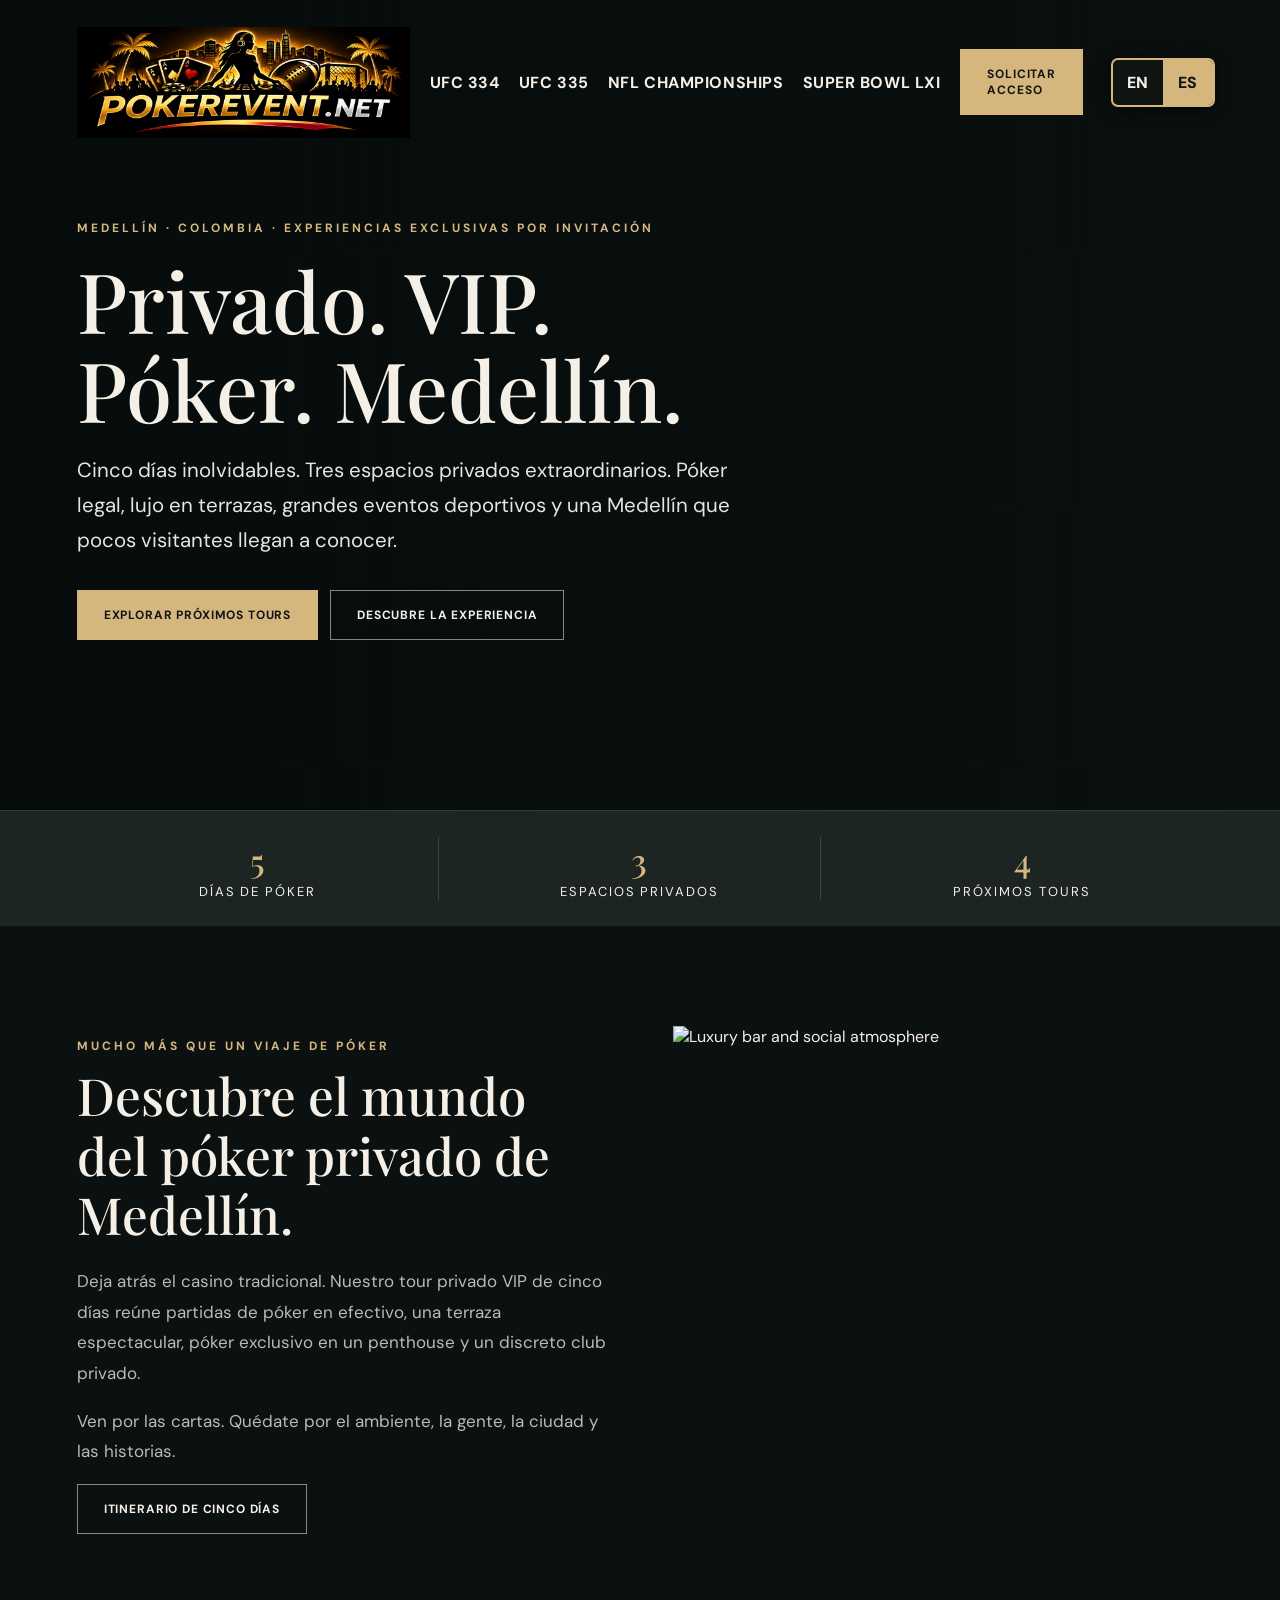
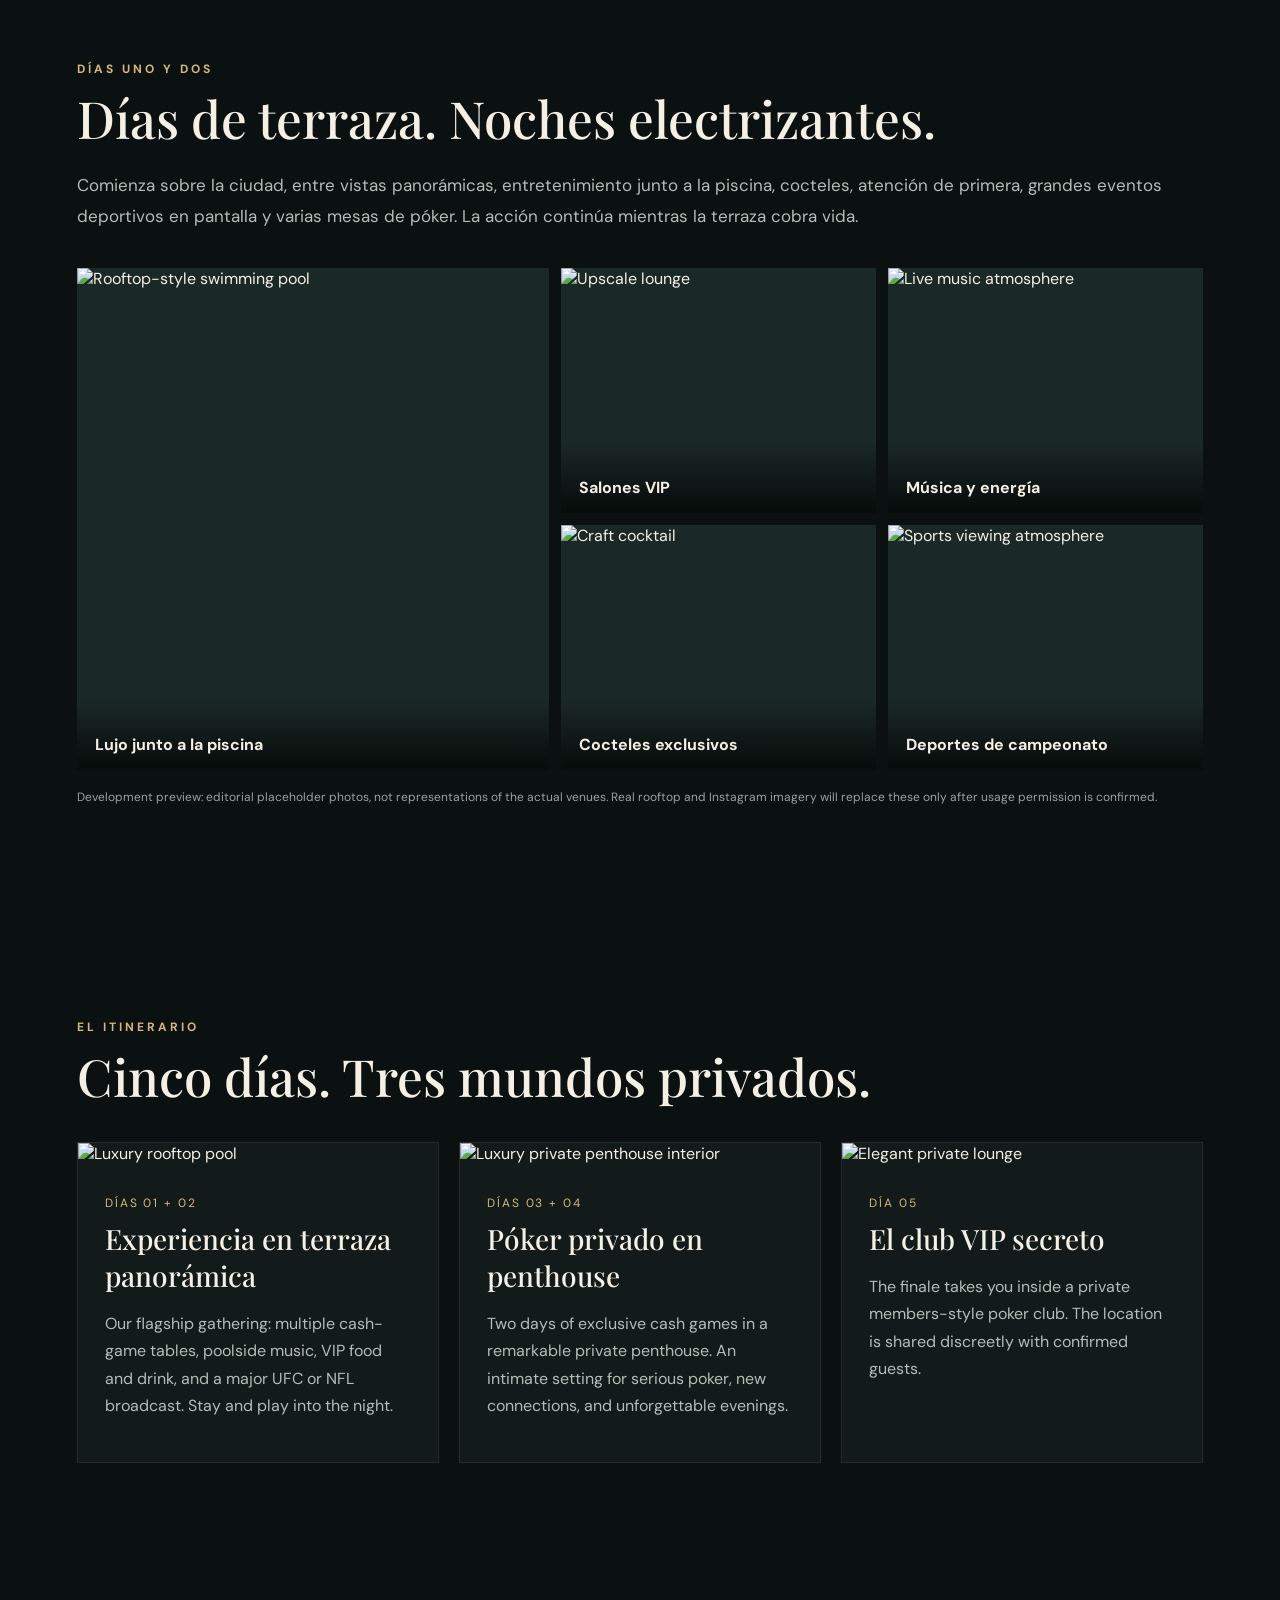
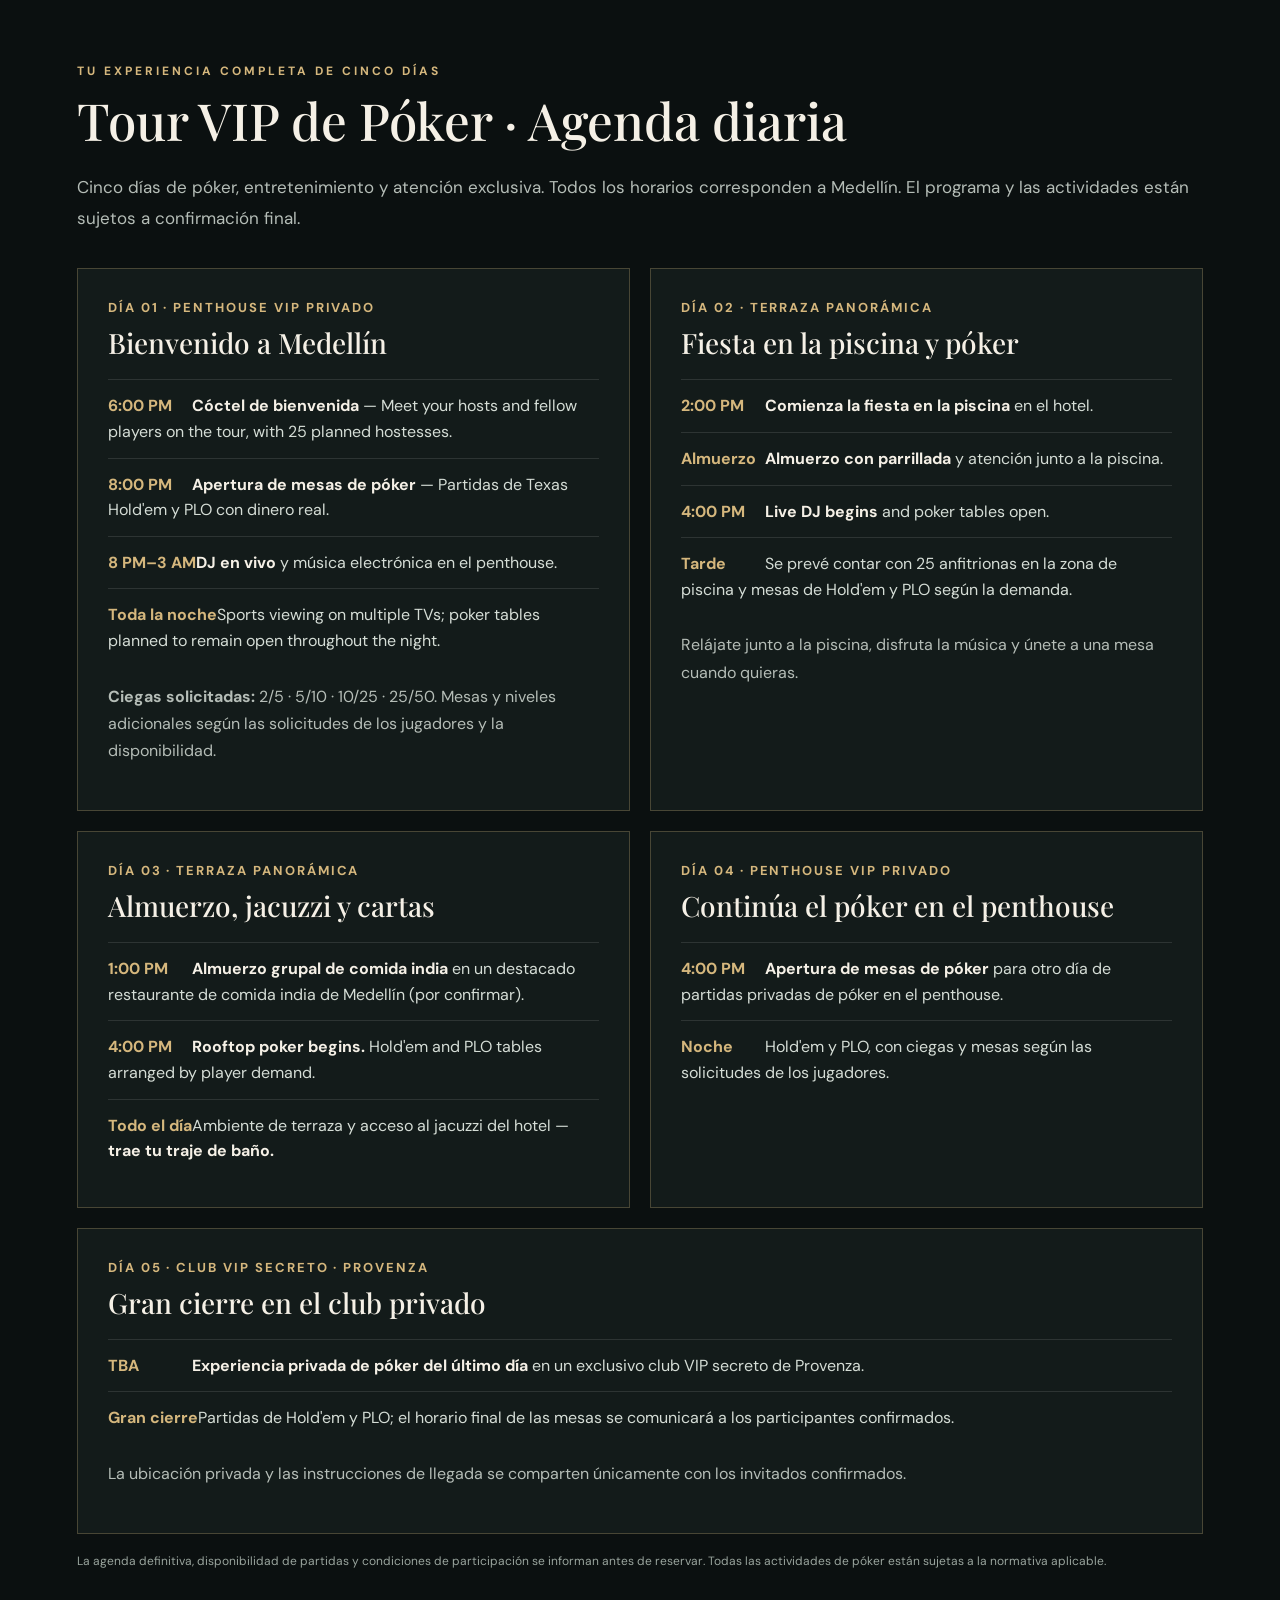
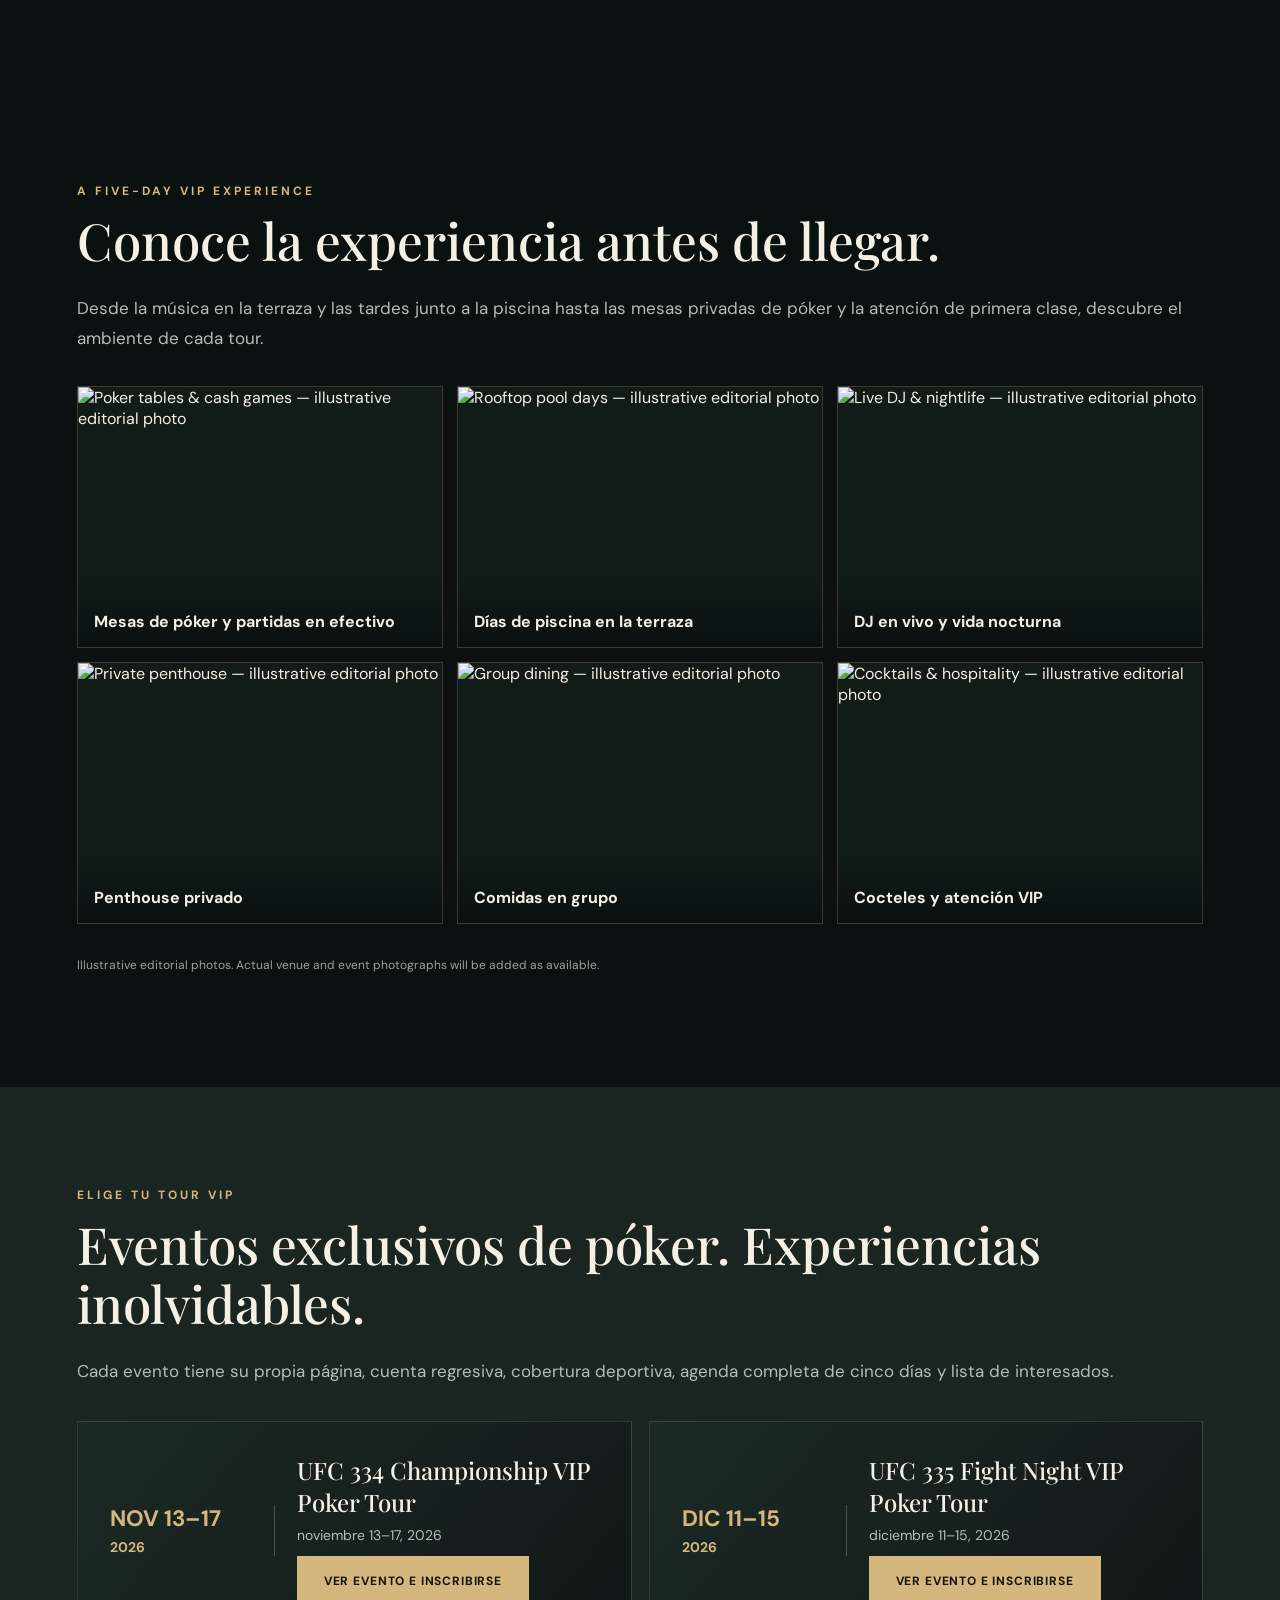
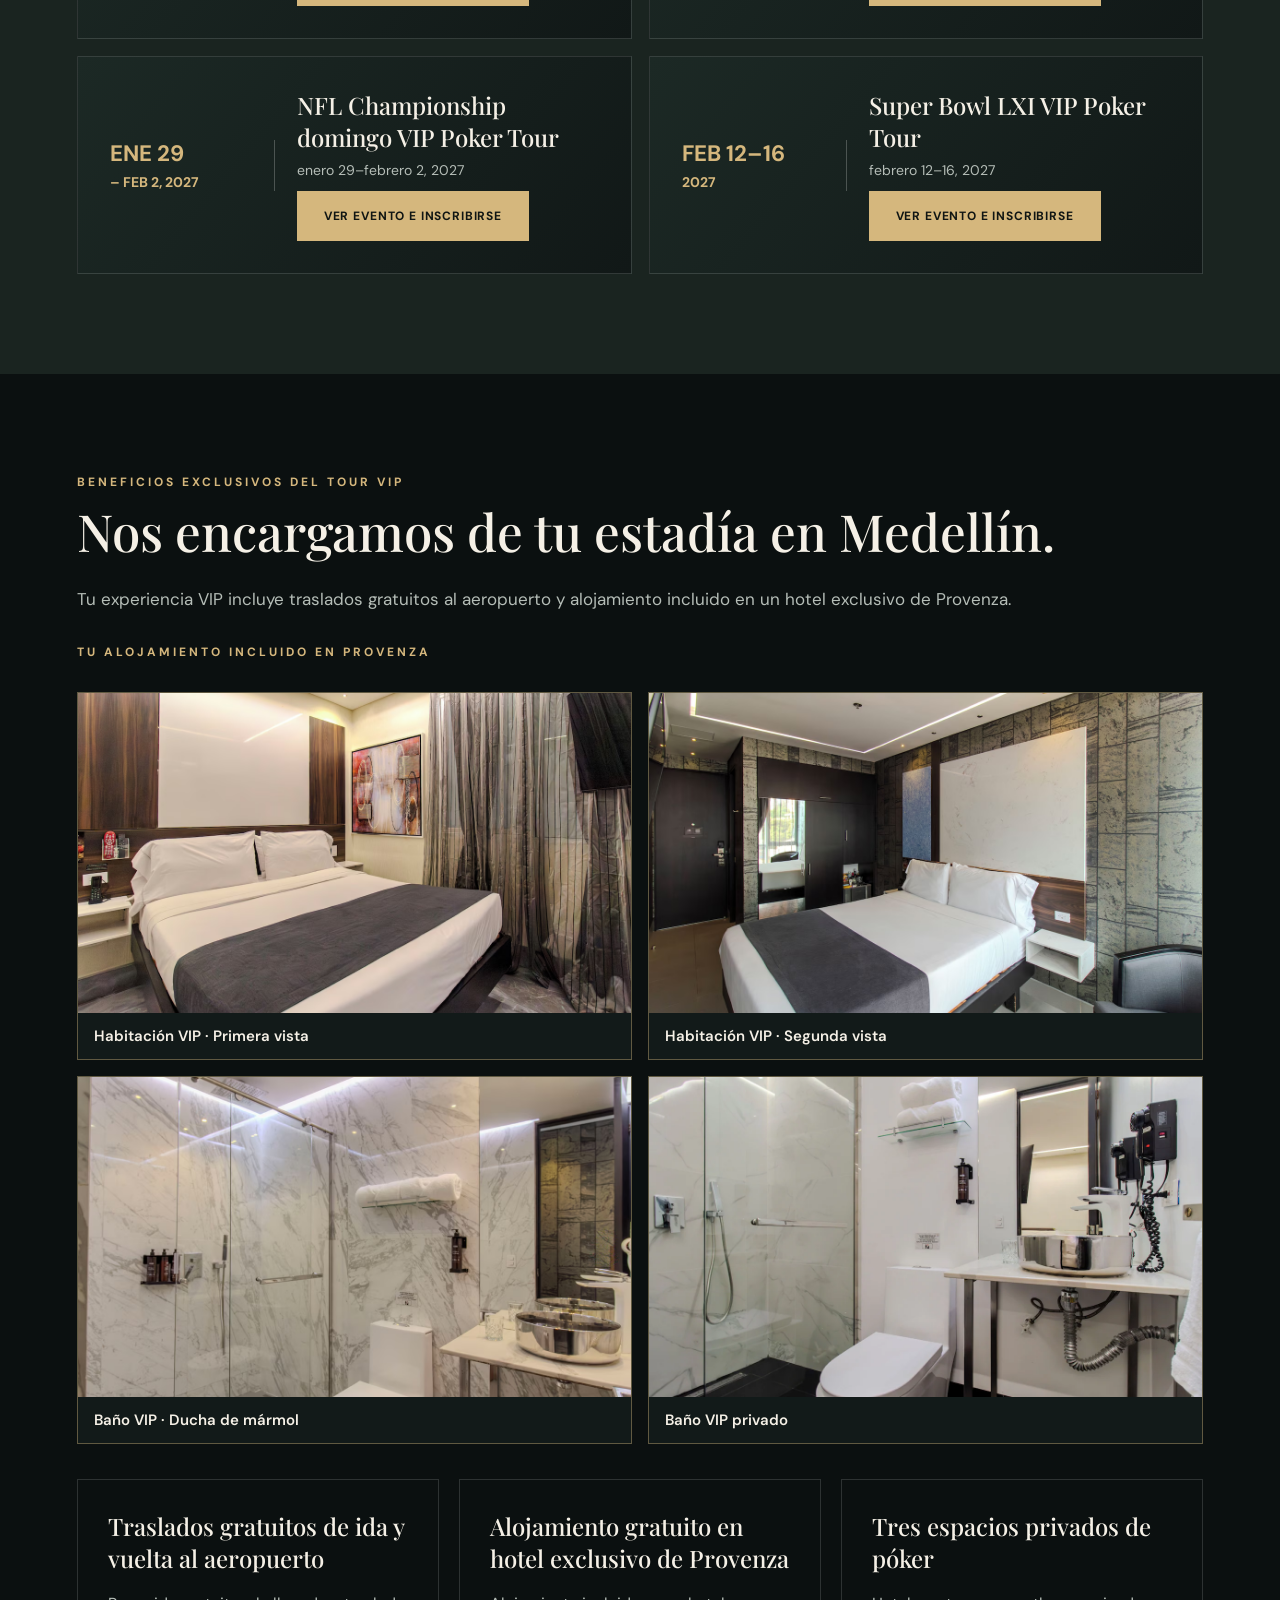
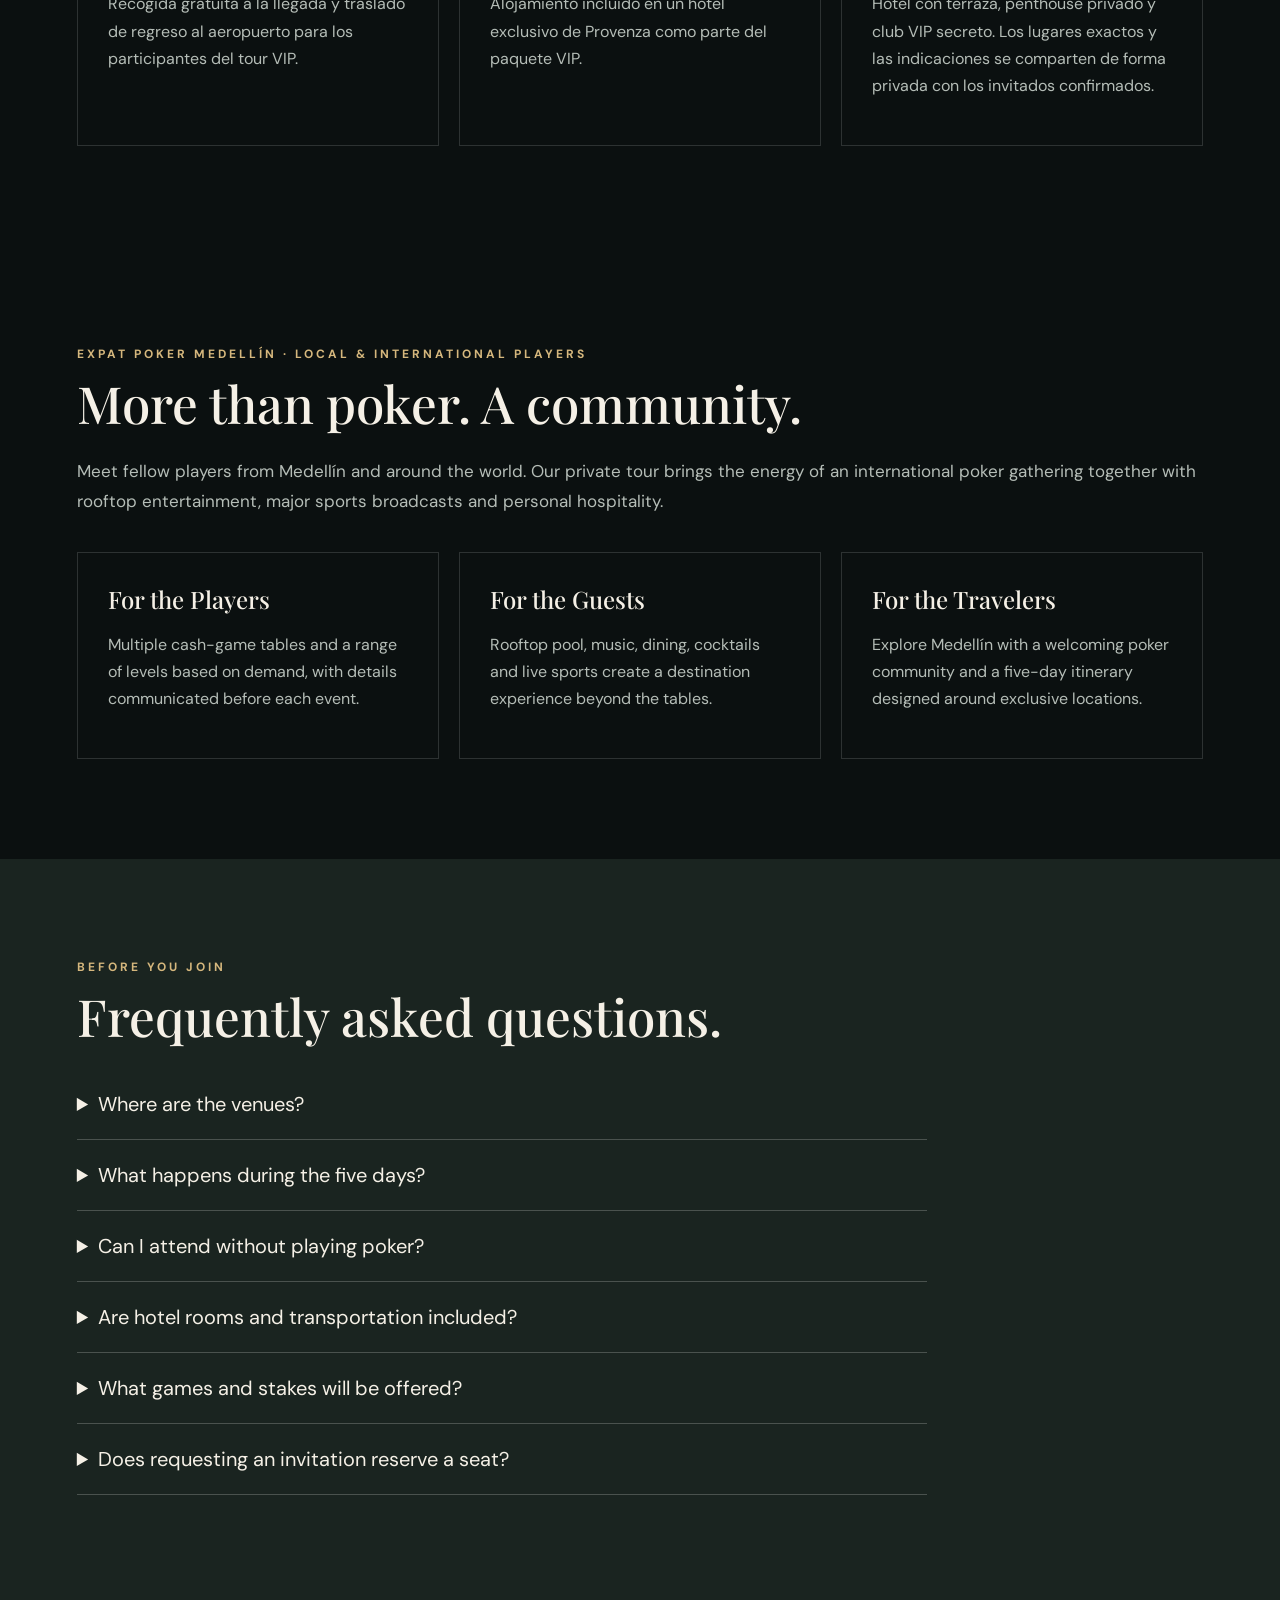
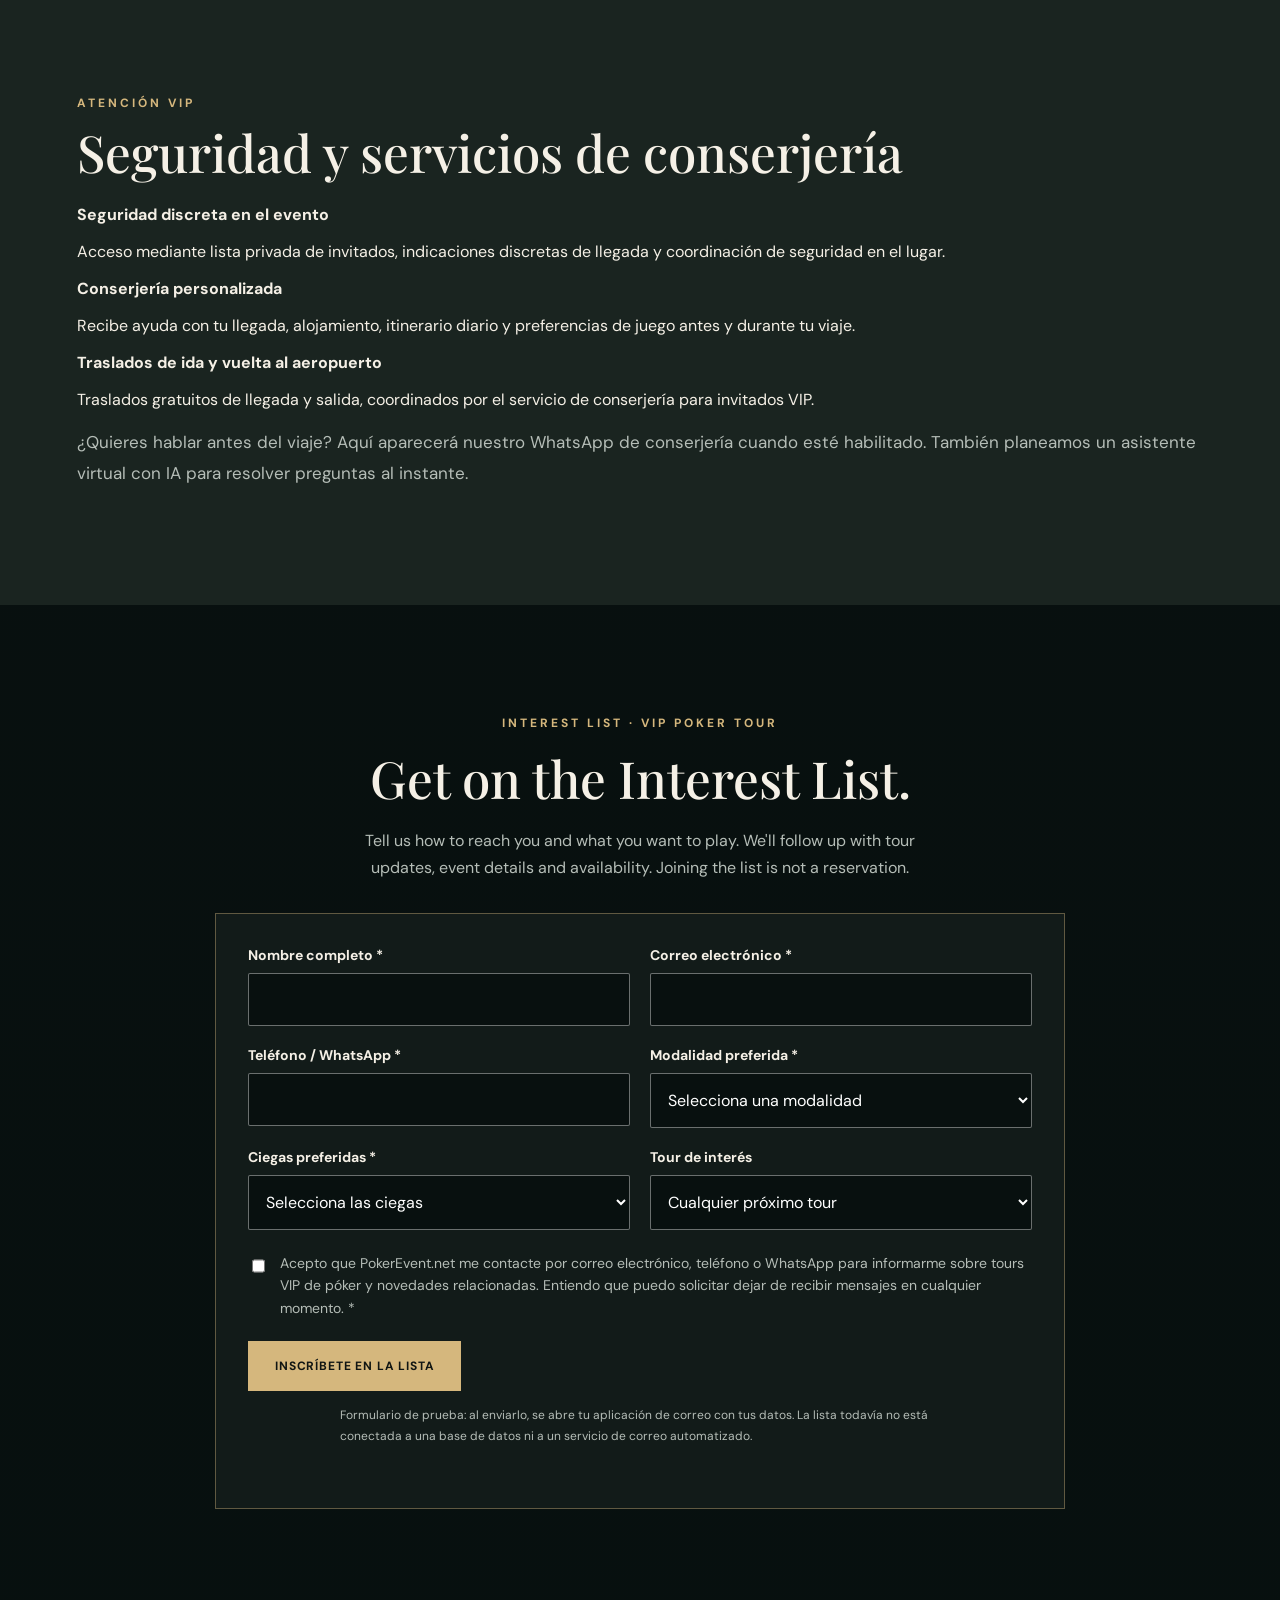
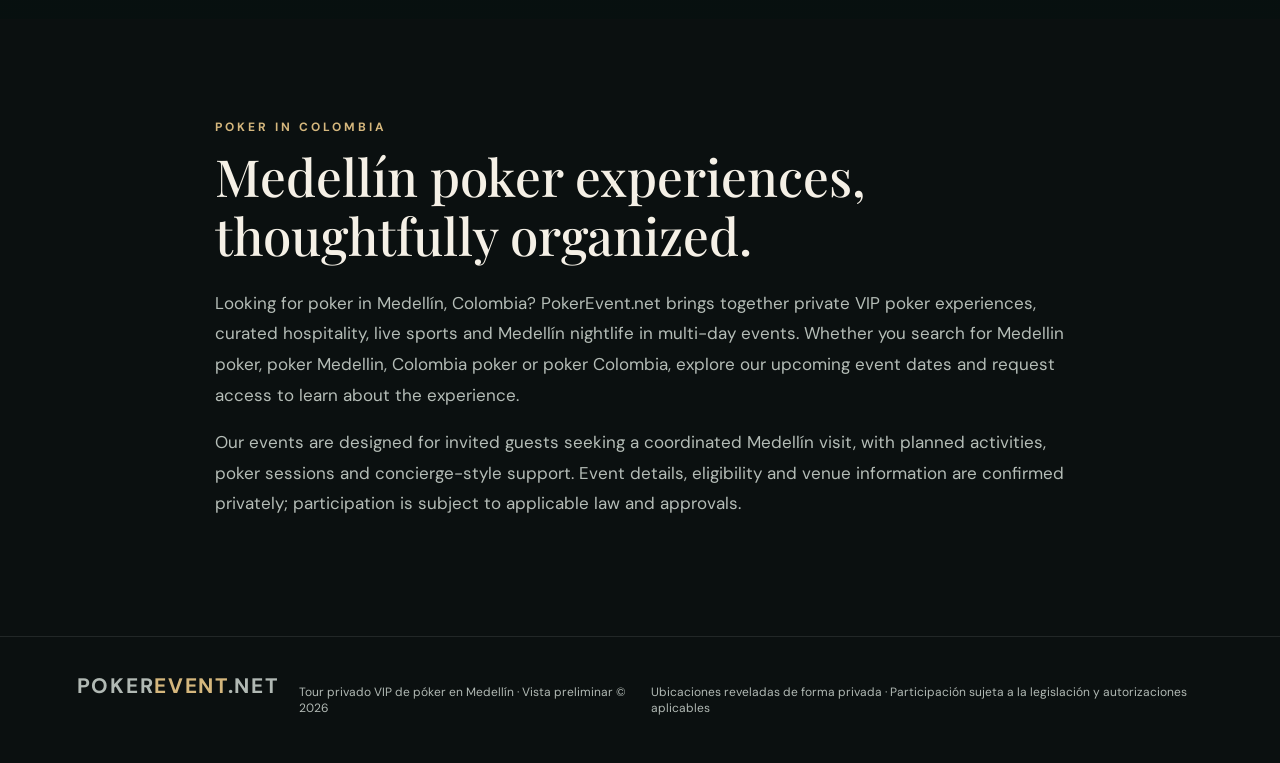
==== commit c436429e: "Complete Spanish editorial translation sweep on es/index.html" ====
--- a/es/index.html
+++ b/es/index.html
@@ -1,5 +1,5 @@
 <!doctype html>
-<html lang="es"><head><meta charset="utf-8"><meta name="viewport" content="width=device-width,initial-scale=1"><title>Eventos VIP de Póker en Medellín, Colombia | PokerEvent.net</title><link rel="canonical" href="https://pokerevent.net/es/"><meta property="og:url" content="https://pokerevent.net/es/"><meta name="description" content="Tours VIP de póker en Medellín, Colombia: partidas privadas, deportes en vivo, vida nocturna y experiencias exclusivas de cinco días."><style>
+<html lang="es"><head><meta charset="utf-8"><meta name="viewport" content="width=device-width,initial-scale=1"><title>Eventos VIP de Póker en Medellín | PokerEvent.net</title><link rel="canonical" href="https://pokerevent.net/es/"><meta property="og:url" content="https://pokerevent.net/es/"><meta name="description" content="Tours VIP de póker en Medellín, Colombia: partidas privadas, deportes en vivo, vida nocturna y experiencias exclusivas de cinco días."><style>
 @import url('https://fonts.googleapis.com/css2?family=DM+Sans:wght@400;500;600;700&family=Playfair+Display:wght@500;600;700&display=swap');
 :root{--bg:#0b1010;--panel:#131b1a;--gold:#d5b77d;--cream:#f5f0e6;--muted:#b5bdb7}*{box-sizing:border-box}html{scroll-behavior:smooth}body{margin:0;background:var(--bg);color:var(--cream);font-family:'DM Sans',Arial,sans-serif}a{color:inherit;text-decoration:none}button{font:inherit}header{position:absolute;top:0;left:0;right:0;z-index:3;display:flex;align-items:center;justify-content:space-between;padding:27px max(6vw,22px);gap:20px}.brand{font-size:21px;font-weight:700;letter-spacing:.08em}.brand span{color:var(--gold)}nav{display:flex;gap:28px;font-size:13px;letter-spacing:.12em;text-transform:uppercase}nav a:hover{color:var(--gold)}.btn{display:inline-flex;align-items:center;justify-content:center;padding:16px 26px;background:var(--gold);color:#101513;border:1px solid var(--gold);font-weight:700;letter-spacing:.07em;text-transform:uppercase;font-size:12px;cursor:pointer}.btn.outline{background:transparent;color:var(--cream);border-color:#ffffff80}.hero{min-height:90vh;position:relative;display:flex;align-items:center;background:linear-gradient(90deg,rgba(6,12,11,.94),rgba(6,12,11,.50) 60%,rgba(6,12,11,.20)),url('https://images.unsplash.com/photo-1514933651103-005eec06c04b?auto=format&fit=crop&w=2200&q=85') center/cover}.hero-content{position:relative;max-width:820px;padding:160px max(6vw,22px) 110px}.eyebrow{color:var(--gold);text-transform:uppercase;letter-spacing:.25em;font-size:12px;font-weight:700}h1,h2,h3{font-family:'Playfair Display',Georgia,serif;font-weight:500}h1{font-size:clamp(50px,6.5vw,100px);line-height:1.06;margin:20px 0}h2{font-size:clamp(35px,4vw,60px);line-height:1.16;margin:12px 0 22px}h3{font-size:28px;margin:8px 0 12px}.lead{font-size:clamp(17px,1.6vw,21px);color:#e3e7df;line-height:1.7;max-width:660px}.actions{display:flex;gap:12px;flex-wrap:wrap;margin-top:32px}.strip{display:grid;grid-template-columns:repeat(3,1fr);background:#1c2522;padding:26px 6vw;gap:20px;border-top:1px solid #ffffff18}.strip div{text-align:center;border-right:1px solid #ffffff26;font-size:13px;letter-spacing:.15em;text-transform:uppercase}.strip div:last-child{border:0}.strip b{display:block;font:500 34px 'Playfair Display',serif;color:var(--gold);letter-spacing:0}.section{padding:100px max(6vw,22px);max-width:1600px;margin:auto}.intro{display:grid;grid-template-columns:1fr 1fr;gap:65px;align-items:center}.intro p,.section-desc{color:var(--muted);font-size:17px;line-height:1.8}.intro img{width:100%;height:520px;object-fit:cover}.gallery{display:grid;grid-template-columns:1.2fr .8fr .8fr;grid-template-rows:245px 245px;gap:12px;margin-top:36px}.gallery figure{margin:0;position:relative;overflow:hidden;background:#1b2926}.gallery figure:first-child{grid-row:span 2}.gallery img{width:100%;height:100%;object-fit:cover;transition:transform .4s}.gallery figure:hover img{transform:scale(1.04)}.gallery figcaption{position:absolute;bottom:0;left:0;right:0;padding:36px 18px 15px;background:linear-gradient(transparent,#000b);font-weight:700}.days{display:grid;grid-template-columns:repeat(3,1fr);gap:20px;margin-top:36px}.day{background:var(--panel);border:1px solid #ffffff13;overflow:hidden}.day img{width:100%;height:260px;object-fit:cover}.day-body{padding:27px}.day p{color:var(--muted);line-height:1.7}.day small{color:var(--gold);font-size:12px;text-transform:uppercase;letter-spacing:.16em}.events{display:grid;grid-template-columns:repeat(2,1fr);gap:17px;margin-top:35px}.event{padding:32px;background:linear-gradient(130deg,#1c2925,#111817);border:1px solid #ffffff20;display:flex;gap:24px;align-items:center}.event .date{min-width:95px;border-right:1px solid #ffffff3a;padding-right:18px;color:var(--gold);font-size:14px;text-transform:uppercase;letter-spacing:.09em}.event .date strong{display:block;font-size:38px;line-height:1.1}.event h3{font-size:24px;margin:0 0 8px}.event p{color:var(--muted);margin:0;font-size:14px}.feature{background:#1a2420}.perks{display:grid;grid-template-columns:repeat(3,1fr);gap:20px;margin-top:35px}.perk{padding:30px;border:1px solid #ffffff24}.perk strong{display:block;font:500 24px 'Playfair Display',serif;margin-bottom:14px}.perk p{color:var(--muted);line-height:1.7}.cta{text-align:center;background:linear-gradient(#07100fbb,#07100fee),url('https://images.unsplash.com/photo-1511512578047-dfb367046420?auto=format&fit=crop&w=1800&q=80') center/cover;padding:110px 20px}.cta h2{max-width:760px;margin:18px auto}.cta p{color:var(--muted);max-width:600px;margin:0 auto 30px;line-height:1.7}footer{display:flex;justify-content:space-between;gap:20px;padding:35px 6vw;color:#b1b9b4;font-size:12px;border-top:1px solid #ffffff18}.note{font-size:12px;color:#99a49d;margin-top:18px;line-height:1.6}.mobile-menu{display:none}@media(max-width:900px){nav{display:none}.intro{grid-template-columns:1fr}.intro img{height:350px}.gallery{grid-template-columns:1fr 1fr;grid-template-rows:200px 200px 200px}.gallery figure:first-child{grid-row:span 2}.days,.perks{grid-template-columns:1fr}.events{grid-template-columns:1fr}}@media(max-width:580px){.hero{min-height:78vh}.hero-content{padding-top:135px}.strip{gap:8px;padding:20px 12px}.strip b{font-size:25px}.strip div{font-size:10px}.section{padding-top:65px;padding-bottom:65px}.gallery{grid-template-columns:1fr 1fr;grid-template-rows:190px 160px 160px}.gallery figure:first-child{grid-column:span 2;grid-row:auto}.event{padding:20px;gap:15px}.event h3{font-size:21px}.event .date{min-width:78px}.event .date strong{font-size:30px}footer{display:block}footer p{margin-bottom:12px}}
 
@@ -13,14 +13,14 @@
 
 <section class="section" id="venues"><div class="eyebrow">El itinerario</div><h2>Cinco días. Tres mundos privados.</h2><div class="days"><article class="day"><img src="https://images.unsplash.com/photo-1576013551627-0cc20b96c2a7?auto=format&fit=crop&w=900&q=85" alt="Luxury rooftop pool"><div class="day-body"><small>Días 01 + 02</small><h3>Experiencia en terraza panorámica</h3><p>Our flagship gathering: multiple cash-game tables, poolside music, VIP food and drink, and a major UFC or NFL broadcast. Stay and play into the night.</p></div></article><article class="day"><img src="https://images.unsplash.com/photo-1600607687920-4e2a09cf159d?auto=format&fit=crop&w=900&q=85" alt="Luxury private penthouse interior"><div class="day-body"><small>Días 03 + 04</small><h3>Póker privado en penthouse</h3><p>Two days of exclusive cash games in a remarkable private penthouse. An intimate setting for serious poker, new connections, and unforgettable evenings.</p></div></article><article class="day"><img src="https://images.unsplash.com/photo-1514933651103-005eec06c04b?auto=format&fit=crop&w=900&q=85" alt="Elegant private lounge"><div class="day-body"><small>Día 05</small><h3>El club VIP secreto</h3><p>The finale takes you inside a private members-style poker club. The location is shared discreetly with confirmed guests.</p></div></article></div></section>
 <section class="section" id="agenda"><div class="eyebrow">Tu experiencia completa de cinco días</div><h2>Tour VIP de Póker · Agenda diaria</h2><p class="section-desc">Cinco días de póker, entretenimiento y atención exclusiva. Todos los horarios corresponden a Medellín. El programa y las actividades están sujetos a confirmación final.</p><div class="agenda-grid">
-<article class="agenda-card"><div class="day-label">Día 01 · Penthouse VIP privado</div><h3>Bienvenido a Medellín</h3><ul class="schedule"><li><time>6:00 PM</time><strong>Cóctel de bienvenida</strong> — Meet your hosts and fellow players on the tour, with 25 planned hostesses.</li><li><time>8:00 PM</time><strong>Apertura de mesas de póker</strong> — Texas Hold'em and PLO cash games.</li><li><time>8 PM–3 AM</time><strong>DJ en vivo</strong> and penthouse electronic music.</li><li><time>Toda la noche</time>Sports viewing on multiple TVs; poker tables planned to remain open throughout the night.</li></ul><p class="agenda-meta"><strong>Ciegas solicitadas:</strong> 2/5 · 5/10 · 10/25 · 25/50. Additional tables and game levels by player request and availability.</p></article>
-<article class="agenda-card"><div class="day-label">Día 02 · Terraza panorámica</div><h3>Fiesta en la piscina y póker</h3><ul class="schedule"><li><time>2:00 PM</time><strong>Comienza la fiesta en la piscina</strong> at the hotel.</li><li><time>Almuerzo</time><strong>Almuerzo con parrillada</strong> and poolside hospitality.</li><li><time>4:00 PM</time><strong>Live DJ begins</strong> and poker tables open.</li><li><time>Tarde</time>25 planned hostesses in the pool area; Hold'em and PLO action with tables arranged by demand.</li></ul><p class="agenda-meta">Stay poolside, enjoy the music and join a table when you're ready.</p></article>
-<article class="agenda-card"><div class="day-label">Día 03 · Terraza panorámica</div><h3>Lunch, Jacuzzi &amp; Cards</h3><ul class="schedule"><li><time>1:00 PM</time><strong>Almuerzo grupal de comida india</strong> at a top Medellín Indian restaurant (restaurant to be confirmed).</li><li><time>4:00 PM</time><strong>Rooftop poker begins.</strong> Hold'em and PLO tables arranged by player demand.</li><li><time>Todo el día</time>Rooftop hotel atmosphere and jacuzzi access — <strong>bring your swimsuit.</strong></li></ul></article>
-<article class="agenda-card"><div class="day-label">Día 04 · Penthouse VIP privado</div><h3>Penthouse Poker Continues</h3><ul class="schedule"><li><time>4:00 PM</time><strong>Apertura de mesas de póker</strong> for another day of private penthouse cash games.</li><li><time>Noche</time>Hold'em and PLO, with stakes and tables based on player requests.</li></ul></article>
-<article class="agenda-card"><div class="day-label">Día 05 · Club VIP secreto · Provenza</div><h3>The Private Club Finale</h3><ul class="schedule"><li><time>TBA</time><strong>Final-day private poker experience</strong> at an exclusive secret VIP club in Provenza.</li><li><time>Gran cierre</time>Hold'em and PLO cash games, with the final table schedule communicated to confirmed participants.</li></ul><p class="agenda-meta">Private location and arrival instructions are shared only with confirmed guests.</p></article>
-</div><p class="note">The final agenda, game availability and participation details are provided before booking. All poker activities are subject to applicable legal requirements.</p></section>
-<section class="section"><div class="eyebrow">A five-day VIP experience</div><h2>See the experience before you arrive.</h2><p class="section-desc">From rooftop music and poolside afternoons to private poker tables and premium hospitality, discover the atmosphere behind every tour.</p><div class="photo-story "><figure><img loading="lazy" src="https://images.pexels.com/photos/18341173/pexels-photo-18341173.jpeg?auto=compress&cs=tinysrgb&w=1200" alt="Poker tables &amp; cash games — illustrative editorial photo"><figcaption>Poker tables &amp; cash games</figcaption></figure><figure><img loading="lazy" src="https://images.unsplash.com/photo-1576013551627-0cc20b96c2a7?auto=format&fit=crop&w=1200&q=85" alt="Rooftop pool days — illustrative editorial photo"><figcaption>Rooftop pool days</figcaption></figure><figure><img loading="lazy" src="https://images.unsplash.com/photo-1506157786151-b8491531f063?auto=format&fit=crop&w=1200&q=85" alt="Live DJ &amp; nightlife — illustrative editorial photo"><figcaption>Live DJ &amp; nightlife</figcaption></figure><figure><img loading="lazy" src="https://images.unsplash.com/photo-1600607687920-4e2a09cf159d?auto=format&fit=crop&w=1200&q=85" alt="Private penthouse — illustrative editorial photo"><figcaption>Private penthouse</figcaption></figure><figure><img loading="lazy" src="https://images.unsplash.com/photo-1517248135467-4c7edcad34c4?auto=format&fit=crop&w=1200&q=85" alt="Group dining — illustrative editorial photo"><figcaption>Group dining</figcaption></figure><figure><img loading="lazy" src="https://images.unsplash.com/photo-1544145945-f90425340c7e?auto=format&fit=crop&w=1200&q=85" alt="Cocktails &amp; hospitality — illustrative editorial photo"><figcaption>Cocktails &amp; hospitality</figcaption></figure></div><p class="note">Illustrative editorial photos. Actual venue and event photographs will be added as available.</p></section><section class="section feature" id="events"><div class="eyebrow">Choose your VIP tour</div><h2>Exclusive poker events. Unforgettable experiences.</h2><p class="section-desc">Each event has its own dedicated page, countdown, sporting-event coverage, full five-day agenda and interest list.</p><div class="events"><article class="event"><div class="date"><strong>nov 13–17</strong><span>2026</span></div><div><h3>UFC 334 Championship VIP Poker Tour</h3><p>noviembre 13–17, 2026</p><p style="margin-top:12px"><a class="btn" href="/es/ufc-championship/">View Event &amp; Join Interest List</a></p></div></article><article class="event"><div class="date"><strong>dic 11–15</strong><span>2026</span></div><div><h3>UFC 335 Fight Night VIP Poker Tour</h3><p>diciembre 11–15, 2026</p><p style="margin-top:12px"><a class="btn" href="/es/ufc-fight-night/">View Event &amp; Join Interest List</a></p></div></article><article class="event"><div class="date"><strong>ene 29</strong><span>– feb 2, 2027</span></div><div><h3>NFL Championship domingo VIP Poker Tour</h3><p>enero 29–febrero 2, 2027</p><p style="margin-top:12px"><a class="btn" href="/es/nfl-championship/">View Event &amp; Join Interest List</a></p></div></article><article class="event"><div class="date"><strong>feb 12–16</strong><span>2027</span></div><div><h3>Super Bowl LXI VIP Poker Tour</h3><p>febrero 12–16, 2027</p><p style="margin-top:12px"><a class="btn" href="/es/super-bowl/">View Event &amp; Join Interest List</a></p></div></article></div></section><section class="section" id="vip"><div class="eyebrow">Exclusive VIP tour benefits</div><h2>Your Medellín stay, taken care of.</h2><p class="section-desc">Your VIP experience includes complimentary airport transportation in both directions and a complimentary stay at an exclusive hotel in Provenza.</p><div class="eyebrow" style="margin-top:30px">Your complimentary Provenza hotel accommodation</div><div class="hotel-gallery" aria-label="VIP hotel accommodation photographs"><figure><img loading="lazy" src="/hotel1.avif" alt="VIP hotel bedroom · Room view one"><figcaption>VIP hotel bedroom · Room view one</figcaption></figure><figure><img loading="lazy" src="/hotel2.avif" alt="VIP hotel bedroom · Room view two"><figcaption>VIP hotel bedroom · Room view two</figcaption></figure><figure><img loading="lazy" src="/hotel3.avif" alt="VIP hotel bathroom · Marble shower"><figcaption>VIP hotel bathroom · Marble shower</figcaption></figure><figure><img loading="lazy" src="/hotel4.webp" alt="VIP hotel bathroom · Ensuite"><figcaption>VIP hotel bathroom · Ensuite</figcaption></figure></div><div class="perks"><div class="perk"><strong>Free Round-Trip Airport Pickup</strong><p>Complimentary pickup on arrival and return transfer to the airport for VIP tour guests.</p></div><div class="perk"><strong>Free Exclusive Provenza Hotel Stay</strong><p>Complimentary accommodation at an exclusive hotel in Provenza as part of the VIP tour package.</p></div><div class="perk"><strong>Three Private Poker Venues</strong><p>Rooftop hotel, private penthouse and secret VIP club. Exact venue identities and directions provided privately to confirmed guests.</p></div></div></section>
+<article class="agenda-card"><div class="day-label">Día 01 · Penthouse VIP privado</div><h3>Bienvenido a Medellín</h3><ul class="schedule"><li><time>6:00 PM</time><strong>Cóctel de bienvenida</strong> — Meet your hosts and fellow players on the tour, with 25 planned hostesses.</li><li><time>8:00 PM</time><strong>Apertura de mesas de póker</strong> — Partidas de Texas Hold'em y PLO con dinero real.</li><li><time>8 PM–3 AM</time><strong>DJ en vivo</strong> y música electrónica en el penthouse.</li><li><time>Toda la noche</time>Sports viewing on multiple TVs; poker tables planned to remain open throughout the night.</li></ul><p class="agenda-meta"><strong>Ciegas solicitadas:</strong> 2/5 · 5/10 · 10/25 · 25/50. Mesas y niveles adicionales según las solicitudes de los jugadores y la disponibilidad.</p></article>
+<article class="agenda-card"><div class="day-label">Día 02 · Terraza panorámica</div><h3>Fiesta en la piscina y póker</h3><ul class="schedule"><li><time>2:00 PM</time><strong>Comienza la fiesta en la piscina</strong> en el hotel.</li><li><time>Almuerzo</time><strong>Almuerzo con parrillada</strong> y atención junto a la piscina.</li><li><time>4:00 PM</time><strong>Live DJ begins</strong> and poker tables open.</li><li><time>Tarde</time>Se prevé contar con 25 anfitrionas en la zona de piscina y mesas de Hold'em y PLO según la demanda.</li></ul><p class="agenda-meta">Relájate junto a la piscina, disfruta la música y únete a una mesa cuando quieras.</p></article>
+<article class="agenda-card"><div class="day-label">Día 03 · Terraza panorámica</div><h3>Almuerzo, jacuzzi y cartas</h3><ul class="schedule"><li><time>1:00 PM</time><strong>Almuerzo grupal de comida india</strong> en un destacado restaurante de comida india de Medellín (por confirmar).</li><li><time>4:00 PM</time><strong>Rooftop poker begins.</strong> Hold'em and PLO tables arranged by player demand.</li><li><time>Todo el día</time>Ambiente de terraza y acceso al jacuzzi del hotel — <strong>trae tu traje de baño.</strong></li></ul></article>
+<article class="agenda-card"><div class="day-label">Día 04 · Penthouse VIP privado</div><h3>Continúa el póker en el penthouse</h3><ul class="schedule"><li><time>4:00 PM</time><strong>Apertura de mesas de póker</strong> para otro día de partidas privadas de póker en el penthouse.</li><li><time>Noche</time>Hold'em y PLO, con ciegas y mesas según las solicitudes de los jugadores.</li></ul></article>
+<article class="agenda-card"><div class="day-label">Día 05 · Club VIP secreto · Provenza</div><h3>Gran cierre en el club privado</h3><ul class="schedule"><li><time>TBA</time><strong>Experiencia privada de póker del último día</strong> en un exclusivo club VIP secreto de Provenza.</li><li><time>Gran cierre</time>Partidas de Hold'em y PLO; el horario final de las mesas se comunicará a los participantes confirmados.</li></ul><p class="agenda-meta">La ubicación privada y las instrucciones de llegada se comparten únicamente con los invitados confirmados.</p></article>
+</div><p class="note">La agenda definitiva, disponibilidad de partidas y condiciones de participación se informan antes de reservar. Todas las actividades de póker están sujetas a la normativa aplicable.</p></section>
+<section class="section"><div class="eyebrow">A five-day VIP experience</div><h2>Conoce la experiencia antes de llegar.</h2><p class="section-desc">Desde la música en la terraza y las tardes junto a la piscina hasta las mesas privadas de póker y la atención de primera clase, descubre el ambiente de cada tour.</p><div class="photo-story "><figure><img loading="lazy" src="https://images.pexels.com/photos/18341173/pexels-photo-18341173.jpeg?auto=compress&cs=tinysrgb&w=1200" alt="Poker tables &amp; cash games — illustrative editorial photo"><figcaption>Mesas de póker y partidas en efectivo</figcaption></figure><figure><img loading="lazy" src="https://images.unsplash.com/photo-1576013551627-0cc20b96c2a7?auto=format&fit=crop&w=1200&q=85" alt="Rooftop pool days — illustrative editorial photo"><figcaption>Días de piscina en la terraza</figcaption></figure><figure><img loading="lazy" src="https://images.unsplash.com/photo-1506157786151-b8491531f063?auto=format&fit=crop&w=1200&q=85" alt="Live DJ &amp; nightlife — illustrative editorial photo"><figcaption>DJ en vivo y vida nocturna</figcaption></figure><figure><img loading="lazy" src="https://images.unsplash.com/photo-1600607687920-4e2a09cf159d?auto=format&fit=crop&w=1200&q=85" alt="Private penthouse — illustrative editorial photo"><figcaption>Penthouse privado</figcaption></figure><figure><img loading="lazy" src="https://images.unsplash.com/photo-1517248135467-4c7edcad34c4?auto=format&fit=crop&w=1200&q=85" alt="Group dining — illustrative editorial photo"><figcaption>Comidas en grupo</figcaption></figure><figure><img loading="lazy" src="https://images.unsplash.com/photo-1544145945-f90425340c7e?auto=format&fit=crop&w=1200&q=85" alt="Cocktails &amp; hospitality — illustrative editorial photo"><figcaption>Cocteles y atención VIP</figcaption></figure></div><p class="note">Illustrative editorial photos. Actual venue and event photographs will be added as available.</p></section><section class="section feature" id="events"><div class="eyebrow">Elige tu tour VIP</div><h2>Eventos exclusivos de póker. Experiencias inolvidables.</h2><p class="section-desc">Cada evento tiene su propia página, cuenta regresiva, cobertura deportiva, agenda completa de cinco días y lista de interesados.</p><div class="events"><article class="event"><div class="date"><strong>nov 13–17</strong><span>2026</span></div><div><h3>UFC 334 Championship VIP Poker Tour</h3><p>noviembre 13–17, 2026</p><p style="margin-top:12px"><a class="btn" href="/es/ufc-championship/">Ver evento e inscribirse</a></p></div></article><article class="event"><div class="date"><strong>dic 11–15</strong><span>2026</span></div><div><h3>UFC 335 Fight Night VIP Poker Tour</h3><p>diciembre 11–15, 2026</p><p style="margin-top:12px"><a class="btn" href="/es/ufc-fight-night/">Ver evento e inscribirse</a></p></div></article><article class="event"><div class="date"><strong>ene 29</strong><span>– feb 2, 2027</span></div><div><h3>NFL Championship domingo VIP Poker Tour</h3><p>enero 29–febrero 2, 2027</p><p style="margin-top:12px"><a class="btn" href="/es/nfl-championship/">Ver evento e inscribirse</a></p></div></article><article class="event"><div class="date"><strong>feb 12–16</strong><span>2027</span></div><div><h3>Super Bowl LXI VIP Poker Tour</h3><p>febrero 12–16, 2027</p><p style="margin-top:12px"><a class="btn" href="/es/super-bowl/">Ver evento e inscribirse</a></p></div></article></div></section><section class="section" id="vip"><div class="eyebrow">Beneficios exclusivos del tour VIP</div><h2>Nos encargamos de tu estadía en Medellín.</h2><p class="section-desc">Tu experiencia VIP incluye traslados gratuitos al aeropuerto y alojamiento incluido en un hotel exclusivo de Provenza.</p><div class="eyebrow" style="margin-top:30px">Tu alojamiento incluido en Provenza</div><div class="hotel-gallery" aria-label="VIP hotel accommodation photographs"><figure><img loading="lazy" src="/hotel1.avif" alt="VIP hotel bedroom · Room view one"><figcaption>Habitación VIP · Primera vista</figcaption></figure><figure><img loading="lazy" src="/hotel2.avif" alt="VIP hotel bedroom · Room view two"><figcaption>Habitación VIP · Segunda vista</figcaption></figure><figure><img loading="lazy" src="/hotel3.avif" alt="VIP hotel bathroom · Marble shower"><figcaption>Baño VIP · Ducha de mármol</figcaption></figure><figure><img loading="lazy" src="/hotel4.webp" alt="VIP hotel bathroom · Ensuite"><figcaption>Baño VIP privado</figcaption></figure></div><div class="perks"><div class="perk"><strong>Traslados gratuitos de ida y vuelta al aeropuerto</strong><p>Recogida gratuita a la llegada y traslado de regreso al aeropuerto para los participantes del tour VIP.</p></div><div class="perk"><strong>Alojamiento gratuito en hotel exclusivo de Provenza</strong><p>Alojamiento incluido en un hotel exclusivo de Provenza como parte del paquete VIP.</p></div><div class="perk"><strong>Tres espacios privados de póker</strong><p>Hotel con terraza, penthouse privado y club VIP secreto. Los lugares exactos y las indicaciones se comparten de forma privada con los invitados confirmados.</p></div></div></section>
 <section class="section" id="community"><div class="eyebrow">Expat Poker Medellín · Local & international players</div><h2>More than poker. A community.</h2><p class="section-desc">Meet fellow players from Medellín and around the world. Our private tour brings the energy of an international poker gathering together with rooftop entertainment, major sports broadcasts and personal hospitality.</p><div class="perks"><div class="perk"><strong>For the Players</strong><p>Multiple cash-game tables and a range of levels based on demand, with details communicated before each event.</p></div><div class="perk"><strong>For the Guests</strong><p>Rooftop pool, music, dining, cocktails and live sports create a destination experience beyond the tables.</p></div><div class="perk"><strong>For the Travelers</strong><p>Explore Medellín with a welcoming poker community and a five-day itinerary designed around exclusive locations.</p></div></div></section>
-<section class="section feature" id="faq"><div class="eyebrow">Before you join</div><h2>Frequently asked questions.</h2><div style="max-width:850px"><details style="padding:22px 0;border-bottom:1px solid #ffffff35"><summary style="cursor:pointer;font-size:20px">Where are the venues?</summary><p style="color:var(--muted);line-height:1.7">The tour visits three exclusive private locations in Medellín. Venue identities and arrival instructions are shared privately with confirmed participants.</p></details><details style="padding:22px 0;border-bottom:1px solid #ffffff35"><summary style="cursor:pointer;font-size:20px">What happens during the five days?</summary><p style="color:var(--muted);line-height:1.7">Days 1–2 feature rooftop poker, sports and entertainment. Days 3–4 move to a private VIP penthouse. Day 5 concludes at a secret private poker club.</p></details><details style="padding:22px 0;border-bottom:1px solid #ffffff35"><summary style="cursor:pointer;font-size:20px">Can I attend without playing poker?</summary><p style="color:var(--muted);line-height:1.7">We expect some rooftop hospitality and sports experiences to be open to approved non-playing guests. Availability and admission terms will be announced for each tour.</p></details><details style="padding:22px 0;border-bottom:1px solid #ffffff35"><summary style="cursor:pointer;font-size:20px">Are hotel rooms and transportation included?</summary><p style="color:var(--muted);line-height:1.7">The VIP tour package includes complimentary Provenza hotel accommodation and round-trip airport transfers. Exact room and transfer arrangements are provided with your booking.</p></details><details style="padding:22px 0;border-bottom:1px solid #ffffff35"><summary style="cursor:pointer;font-size:20px">What games and stakes will be offered?</summary><p style="color:var(--muted);line-height:1.7">Texas Hold’em and PLO are planned, with requested stakes of 2/5, 5/10, 10/25 and 25/50. Table availability and final stakes depend on player demand and applicable requirements.</p></details><details style="padding:22px 0;border-bottom:1px solid #ffffff35"><summary style="cursor:pointer;font-size:20px">Does requesting an invitation reserve a seat?</summary><p style="color:var(--muted);line-height:1.7">No. An inquiry is not a reservation or guarantee of entry. All participation is subject to confirmation, capacity, age restrictions and applicable law.</p></details></div></section>
-<section class="section feature" id="services"><div class="eyebrow">VIP hospitality</div><h2>Security &amp; Concierge Services</h2><div class="service-grid"><div><strong>Discreet Event Security</strong><p>Private guest-list access, discreet venue arrival instructions and on-site security coordination for approved guests.</p></div><div><strong>Personal Concierge</strong><p>Get help with arrival logistics, hotel questions, the daily itinerary and game preferences before and during your trip.</p></div><div><strong>Round-Trip Airport Transfers</strong><p>Complimentary arrival and departure airport transfers, coordinated through the concierge for VIP tour guests.</p></div></div><p class="section-desc">Want to talk before your trip? Our WhatsApp concierge contact will appear here once the dedicated number is connected. An AI website assistant is also planned for instant tour questions.</p><div id="ai-concierge" aria-label="AI concierge integration placeholder"></div></section><section class="cta" id="contact"><div class="eyebrow">Interest List · VIP Poker Tour</div><h2>Get on the Interest List.</h2><p>Tell us how to reach you and what you want to play. We'll follow up with tour updates, event details and availability. Joining the list is not a reservation.</p><form class="interest-form" id="interest-form"><div class="form-grid"><div class="form-field"><label for="full-name">Full name *</label><input id="full-name" name="name" autocomplete="name" required maxlength="120"></div><div class="form-field"><label for="email">Email *</label><input id="email" name="email" type="email" autocomplete="email" required maxlength="200"></div><div class="form-field"><label for="phone">Phone / WhatsApp *</label><input id="phone" name="phone" type="tel" autocomplete="tel" required maxlength="60"></div><div class="form-field"><label for="game">Preferred game *</label><select id="game" name="game" required><option value="">Select game</option><option>Texas Hold'em</option><option>Pot-Limit Omaha (PLO)</option><option>Both Hold'em and PLO</option></select></div><div class="form-field"><label for="stakes">Preferred stakes *</label><select id="stakes" name="stakes" required><option value="">Select stakes</option><option>2/5</option><option>5/10</option><option>10/25</option><option>25/50</option><option>Other / flexible</option></select></div><div class="form-field"><label for="tour">Tour of interest</label><select id="tour" name="tour"><option>Any upcoming tour</option><option>nov 13–17, 2026</option><option>dic 11–15, 2026</option><option>ene 29–feb 2, 2027</option><option>feb 12–16, 2027</option></select></div></div><label class="consent"><input id="consent" type="checkbox" required><span>I agree to be contacted by PokerEvent.net via email, phone or WhatsApp about VIP poker tours and related updates. I understand I can request to stop receiving updates at any time. *</span></label><button class="btn" type="submit">Inscríbete en la lista</button><div class="form-status" id="form-status" role="status" aria-live="polite"></div><p class="note">Preview form: submitting opens your email app with your details prefilled. The list is not yet connected to a database or automated email service.</p></form></section></main>
-<section class="section" id="medellin-poker-guide"><div style="max-width:850px;margin:auto"><div class="eyebrow">Poker in Colombia</div><h2>Medellín poker experiences, thoughtfully organized.</h2><p class="section-desc">Looking for poker in Medellín, Colombia? PokerEvent.net brings together private VIP poker experiences, curated hospitality, live sports and Medellín nightlife in multi-day events. Whether you search for Medellin poker, poker Medellin, Colombia poker or poker Colombia, explore our upcoming event dates and request access to learn about the experience.</p><p class="section-desc">Our events are designed for invited guests seeking a coordinated Medellín visit, with planned activities, poker sessions and concierge-style support. Event details, eligibility and venue information are confirmed privately; participation is subject to applicable law and approvals.</p></div></section><footer><div class="brand">POKER<span>EVENT</span>.NET</div><p>Medellín Private VIP Poker Tour · Concept preview © 2026</p><p>Venue identities disclosed privately · Participation subject to applicable law and approvals</p></footer><script>document.getElementById('interest-form').addEventListener('submit',function(e){e.preventDefault();if(!this.reportValidity())return;const v=id=>document.getElementById(id).value;const subject='PokerEvent.net VIP Interest List — '+v('full-name');const body=['New VIP Poker Tour Interest','Name: '+v('full-name'),'Email: '+v('email'),'Phone / WhatsApp: '+v('phone'),'Preferred game: '+v('game'),'Preferred stakes: '+v('stakes'),'Tour: '+v('tour'),'Contact permission: Yes'].join('\n');document.getElementById('form-status').textContent='Your email app should open with your information. Please press Send to submit your interest. This preview does not save your information automatically.';window.location.href='mailto:info@pokerevent.net?subject='+encodeURIComponent(subject)+'&body='+encodeURIComponent(body);});</script><script src="/assets/language.js" defer></script></body></html>+<section class="section feature" id="faq"><div class="eyebrow">Before you join</div><h2>Frequently asked questions.</h2><div style="max-width:850px"><details style="padding:22px 0;border-bottom:1px solid #ffffff35"><summary style="cursor:pointer;font-size:20px">Where are the venues?</summary><p style="color:var(--muted);line-height:1.7">El tour visita tres lugares privados exclusivos de Medellín. Las ubicaciones e instrucciones de llegada se comparten de forma privada con los participantes confirmados.</p></details><details style="padding:22px 0;border-bottom:1px solid #ffffff35"><summary style="cursor:pointer;font-size:20px">What happens during the five days?</summary><p style="color:var(--muted);line-height:1.7">Days 1–2 feature rooftop poker, sports and entertainment. Days 3–4 move to a private VIP penthouse. Day 5 concludes at a secret private poker club.</p></details><details style="padding:22px 0;border-bottom:1px solid #ffffff35"><summary style="cursor:pointer;font-size:20px">Can I attend without playing poker?</summary><p style="color:var(--muted);line-height:1.7">We expect some rooftop hospitality and sports experiences to be open to approved non-playing guests. Availability and admission terms will be announced for each tour.</p></details><details style="padding:22px 0;border-bottom:1px solid #ffffff35"><summary style="cursor:pointer;font-size:20px">Are hotel rooms and transportation included?</summary><p style="color:var(--muted);line-height:1.7">The VIP tour package includes complimentary Provenza hotel accommodation and round-trip airport transfers. Exact room and transfer arrangements are provided with your booking.</p></details><details style="padding:22px 0;border-bottom:1px solid #ffffff35"><summary style="cursor:pointer;font-size:20px">What games and stakes will be offered?</summary><p style="color:var(--muted);line-height:1.7">Texas Hold’em and PLO are planned, with requested stakes of 2/5, 5/10, 10/25 and 25/50. Table availability and final stakes depend on player demand and applicable requirements.</p></details><details style="padding:22px 0;border-bottom:1px solid #ffffff35"><summary style="cursor:pointer;font-size:20px">Does requesting an invitation reserve a seat?</summary><p style="color:var(--muted);line-height:1.7">No. An inquiry is not a reservation or guarantee of entry. All participation is subject to confirmation, capacity, age restrictions and applicable law.</p></details></div></section>
+<section class="section feature" id="services"><div class="eyebrow">Atención VIP</div><h2>Seguridad y servicios de conserjería</h2><div class="service-grid"><div><strong>Seguridad discreta en el evento</strong><p>Acceso mediante lista privada de invitados, indicaciones discretas de llegada y coordinación de seguridad en el lugar.</p></div><div><strong>Conserjería personalizada</strong><p>Recibe ayuda con tu llegada, alojamiento, itinerario diario y preferencias de juego antes y durante tu viaje.</p></div><div><strong>Traslados de ida y vuelta al aeropuerto</strong><p>Traslados gratuitos de llegada y salida, coordinados por el servicio de conserjería para invitados VIP.</p></div></div><p class="section-desc">¿Quieres hablar antes del viaje? Aquí aparecerá nuestro WhatsApp de conserjería cuando esté habilitado. También planeamos un asistente virtual con IA para resolver preguntas al instante.</p><div id="ai-concierge" aria-label="AI concierge integration placeholder"></div></section><section class="cta" id="contact"><div class="eyebrow">Interest List · VIP Poker Tour</div><h2>Get on the Interest List.</h2><p>Tell us how to reach you and what you want to play. We'll follow up with tour updates, event details and availability. Joining the list is not a reservation.</p><form class="interest-form" id="interest-form"><div class="form-grid"><div class="form-field"><label for="full-name">Nombre completo *</label><input id="full-name" name="name" autocomplete="name" required maxlength="120"></div><div class="form-field"><label for="email">Correo electrónico *</label><input id="email" name="email" type="email" autocomplete="email" required maxlength="200"></div><div class="form-field"><label for="phone">Teléfono / WhatsApp *</label><input id="phone" name="phone" type="tel" autocomplete="tel" required maxlength="60"></div><div class="form-field"><label for="game">Modalidad preferida *</label><select id="game" name="game" required><option value="">Selecciona una modalidad</option><option>Texas Hold'em</option><option>Pot-Limit Omaha (PLO)</option><option>Hold'em y PLO</option></select></div><div class="form-field"><label for="stakes">Ciegas preferidas *</label><select id="stakes" name="stakes" required><option value="">Selecciona las ciegas</option><option>2/5</option><option>5/10</option><option>10/25</option><option>25/50</option><option>Otras / flexibles</option></select></div><div class="form-field"><label for="tour">Tour de interés</label><select id="tour" name="tour"><option>Cualquier próximo tour</option><option>nov 13–17, 2026</option><option>dic 11–15, 2026</option><option>ene 29–feb 2, 2027</option><option>feb 12–16, 2027</option></select></div></div><label class="consent"><input id="consent" type="checkbox" required><span>Acepto que PokerEvent.net me contacte por correo electrónico, teléfono o WhatsApp para informarme sobre tours VIP de póker y novedades relacionadas. Entiendo que puedo solicitar dejar de recibir mensajes en cualquier momento. *</span></label><button class="btn" type="submit">Inscríbete en la lista</button><div class="form-status" id="form-status" role="status" aria-live="polite"></div><p class="note">Formulario de prueba: al enviarlo, se abre tu aplicación de correo con tus datos. La lista todavía no está conectada a una base de datos ni a un servicio de correo automatizado.</p></form></section></main>
+<section class="section" id="medellin-poker-guide"><div style="max-width:850px;margin:auto"><div class="eyebrow">Poker in Colombia</div><h2>Medellín poker experiences, thoughtfully organized.</h2><p class="section-desc">Looking for poker in Medellín, Colombia? PokerEvent.net brings together private VIP poker experiences, curated hospitality, live sports and Medellín nightlife in multi-day events. Whether you search for Medellin poker, poker Medellin, Colombia poker or poker Colombia, explore our upcoming event dates and request access to learn about the experience.</p><p class="section-desc">Our events are designed for invited guests seeking a coordinated Medellín visit, with planned activities, poker sessions and concierge-style support. Event details, eligibility and venue information are confirmed privately; participation is subject to applicable law and approvals.</p></div></section><footer><div class="brand">POKER<span>EVENT</span>.NET</div><p>Tour privado VIP de póker en Medellín · Vista preliminar © 2026</p><p>Ubicaciones reveladas de forma privada · Participación sujeta a la legislación y autorizaciones aplicables</p></footer><script>document.getElementById('interest-form').addEventListener('submit',function(e){e.preventDefault();if(!this.reportValidity())return;const v=id=>document.getElementById(id).value;const subject='PokerEvent.net VIP Interest List — '+v('full-name');const body=['New VIP Poker Tour Interest','Name: '+v('full-name'),'Email: '+v('email'),'Phone / WhatsApp: '+v('phone'),'Preferred game: '+v('game'),'Preferred stakes: '+v('stakes'),'Tour: '+v('tour'),'Contact permission: Yes'].join('\n');document.getElementById('form-status').textContent='Your email app should open with your information. Please press Send to submit your interest. This preview does not save your information automatically.';window.location.href='mailto:info@pokerevent.net?subject='+encodeURIComponent(subject)+'&body='+encodeURIComponent(body);});</script><script src="/assets/language.js" defer></script></body></html>
--- a/assets/language.css
+++ b/assets/language.css
@@ -1 +1,8 @@
-.pe-language{display:flex;align-items:center;gap:9px;flex-shrink:0;color:#d5b77d;font:700 15px 'DM Sans',Arial,sans-serif;letter-spacing:.05em}.pe-language button{border:0;background:transparent;color:#d5b77d;cursor:pointer;font:inherit;padding:8px 2px;opacity:.65}.pe-language button[aria-pressed="true"]{opacity:1;text-decoration:underline;text-underline-offset:5px}.pe-language button:hover{opacity:1}@media(max-width:650px){.pe-language{font-size:14px;gap:6px}header{gap:8px}}+/* High-visibility bilingual selector, on every page */
+header .pe-language{display:flex!important;align-items:center!important;justify-content:center;gap:0!important;flex:0 0 auto;position:relative;z-index:50;border:2px solid #d5b77d;border-radius:7px;background:#101513f2;box-shadow:0 3px 16px #0009;overflow:hidden;white-space:nowrap;margin-left:8px;min-width:104px;min-height:44px;color:#d5b77d;font:800 16px 'DM Sans',Arial,sans-serif;letter-spacing:.02em}
+header .pe-language button{appearance:none;border:0;background:transparent;color:#f5f0e6;cursor:pointer;font:inherit;font-size:16px!important;letter-spacing:0;padding:12px 13px;min-width:50px;opacity:1;text-decoration:none!important}
+header .pe-language button[aria-pressed="true"]{background:#d5b77d;color:#101513}
+header .pe-language button:hover{background:#f5e2b7;color:#101513}
+header .pe-language span{display:none}
+@media(max-width:1150px){header{flex-wrap:wrap!important}header .pe-language{margin-left:auto}}
+@media(max-width:650px){header{gap:8px!important}header .pe-language{min-width:94px;min-height:42px;margin-left:auto}header .pe-language button{font-size:14px!important;padding:11px 10px;min-width:45px}}
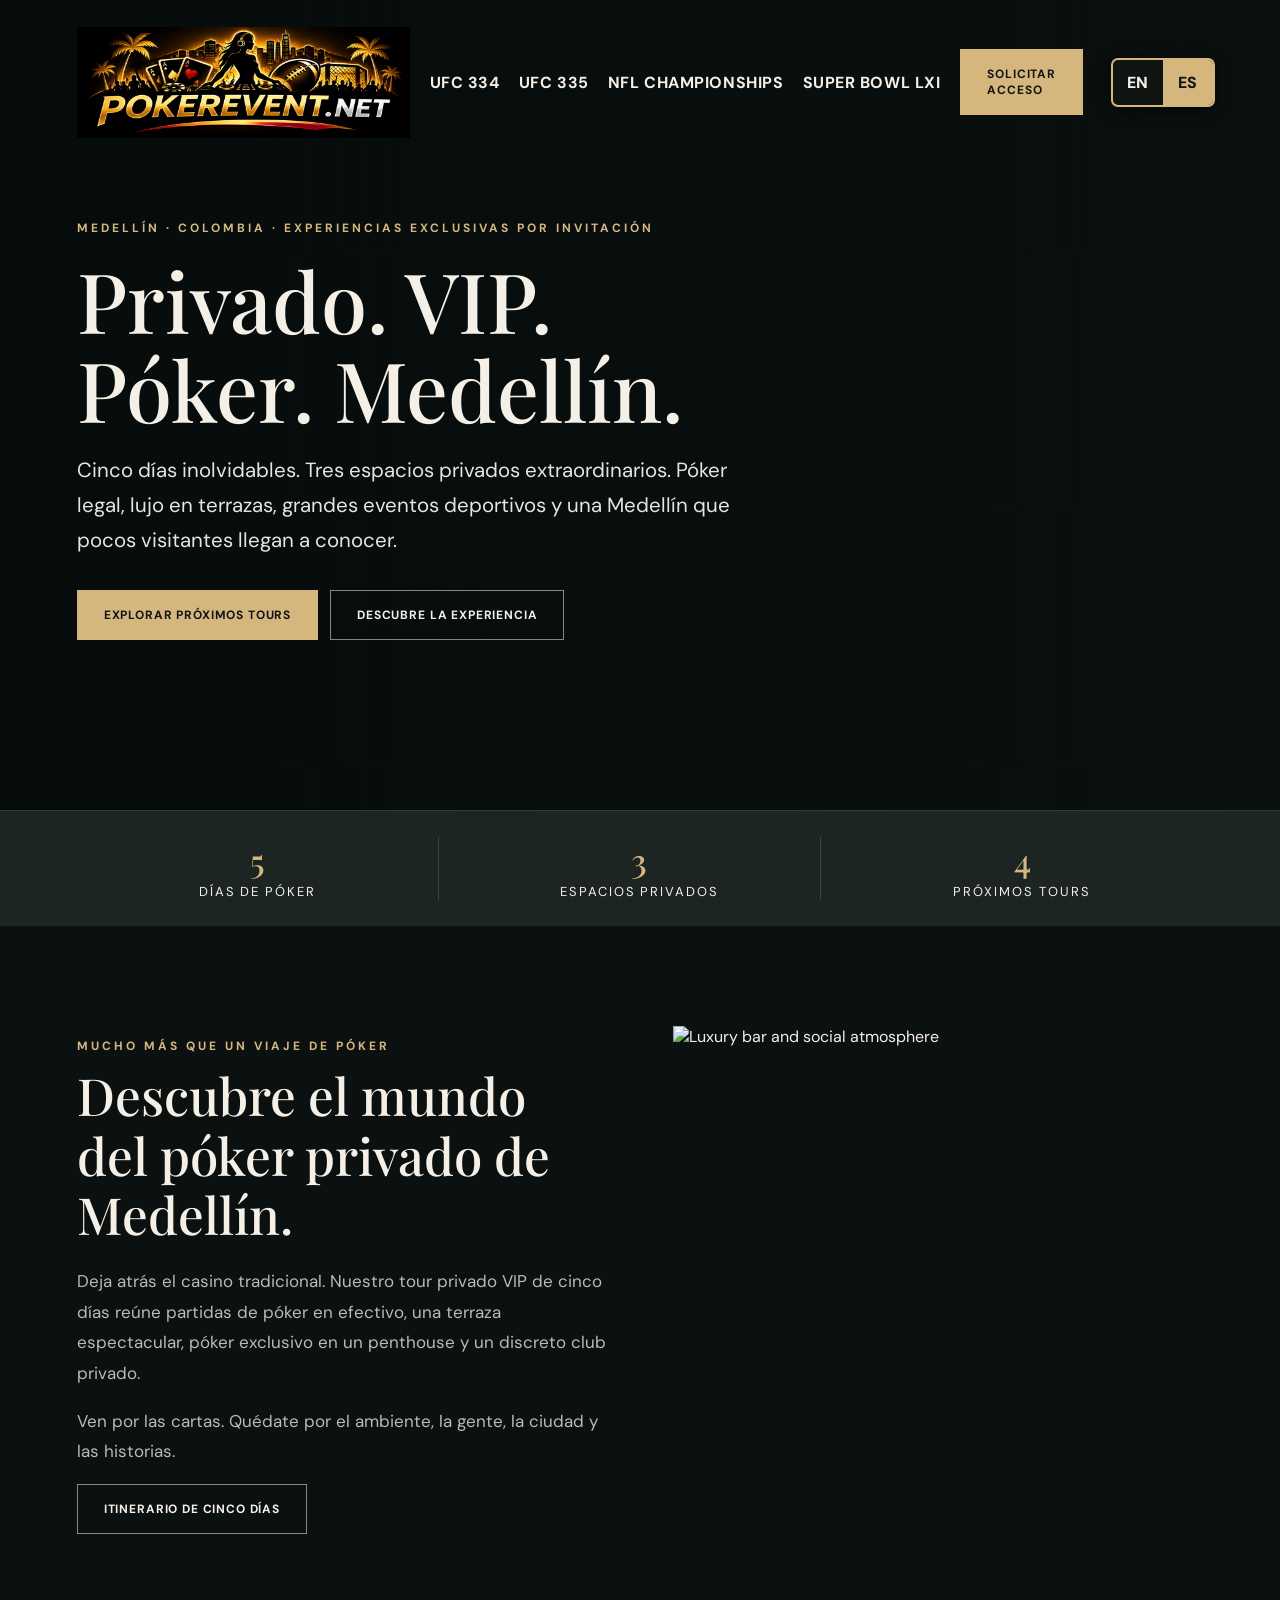
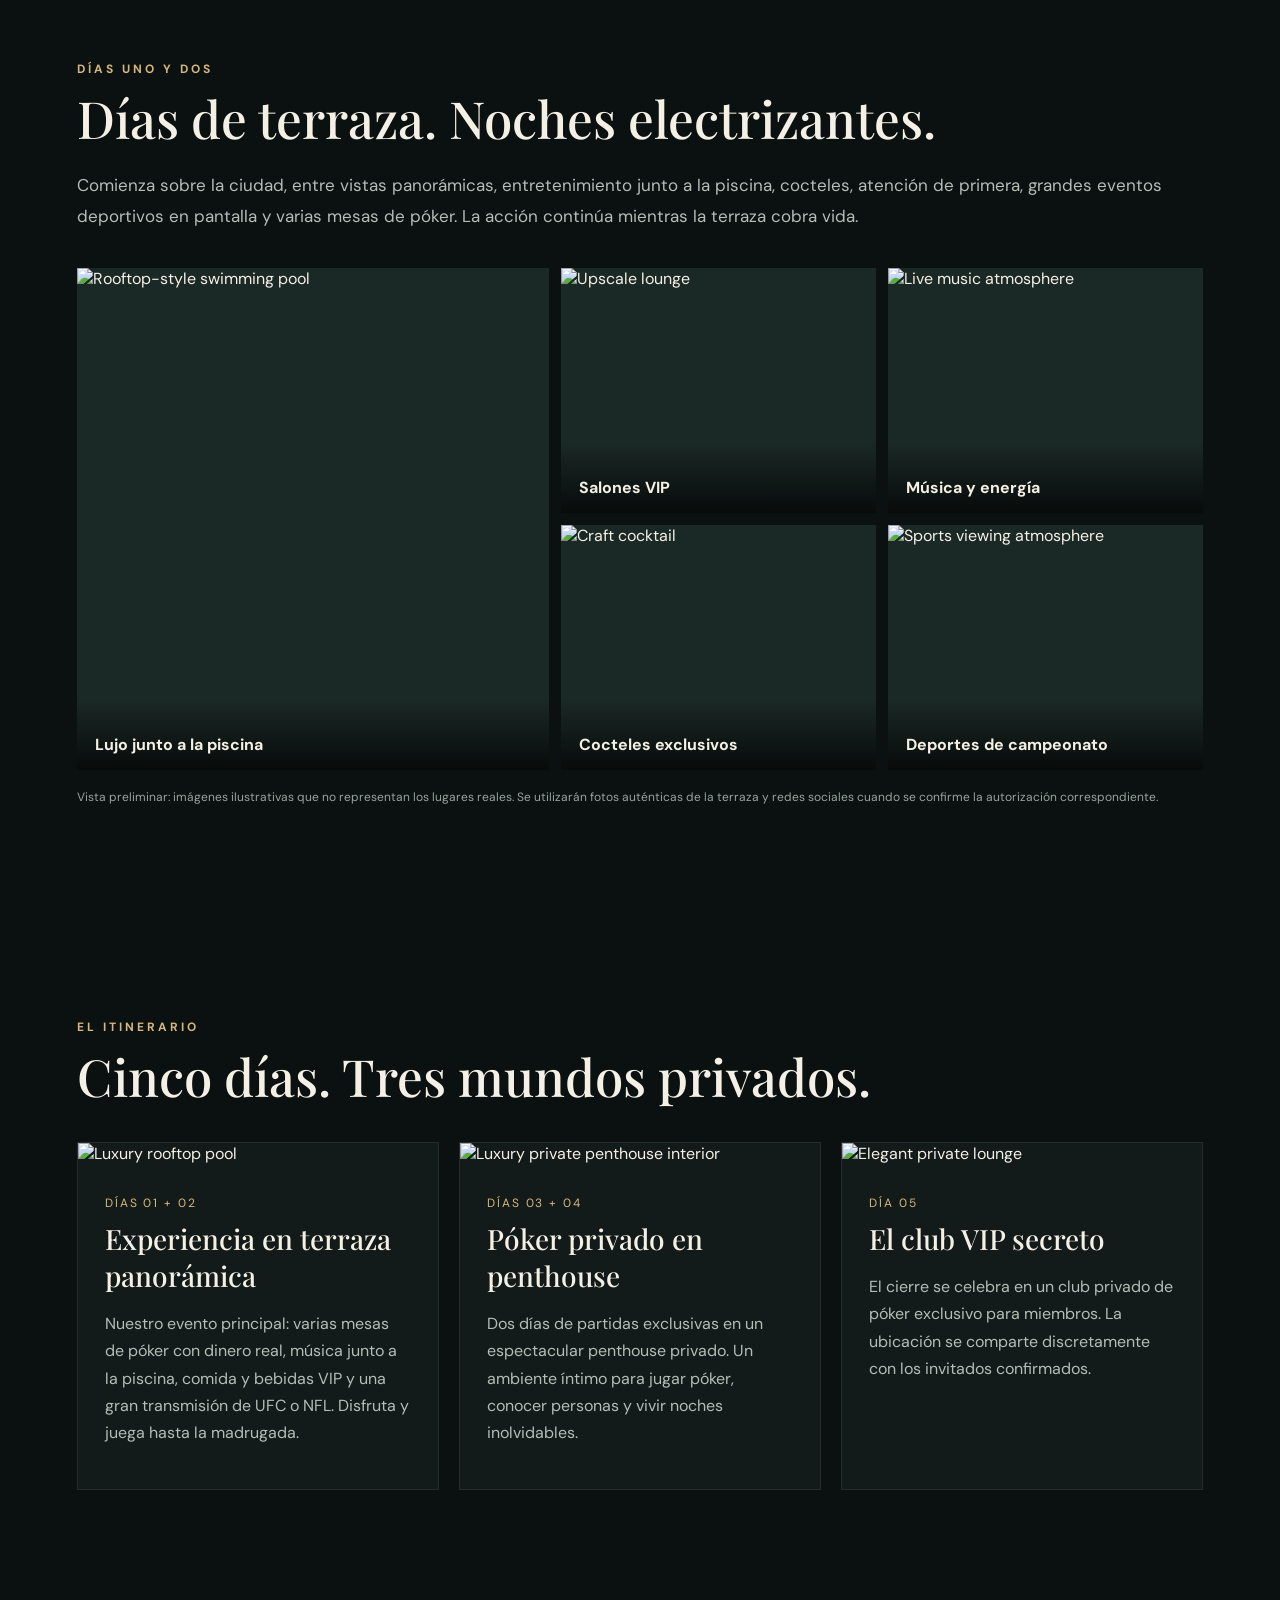
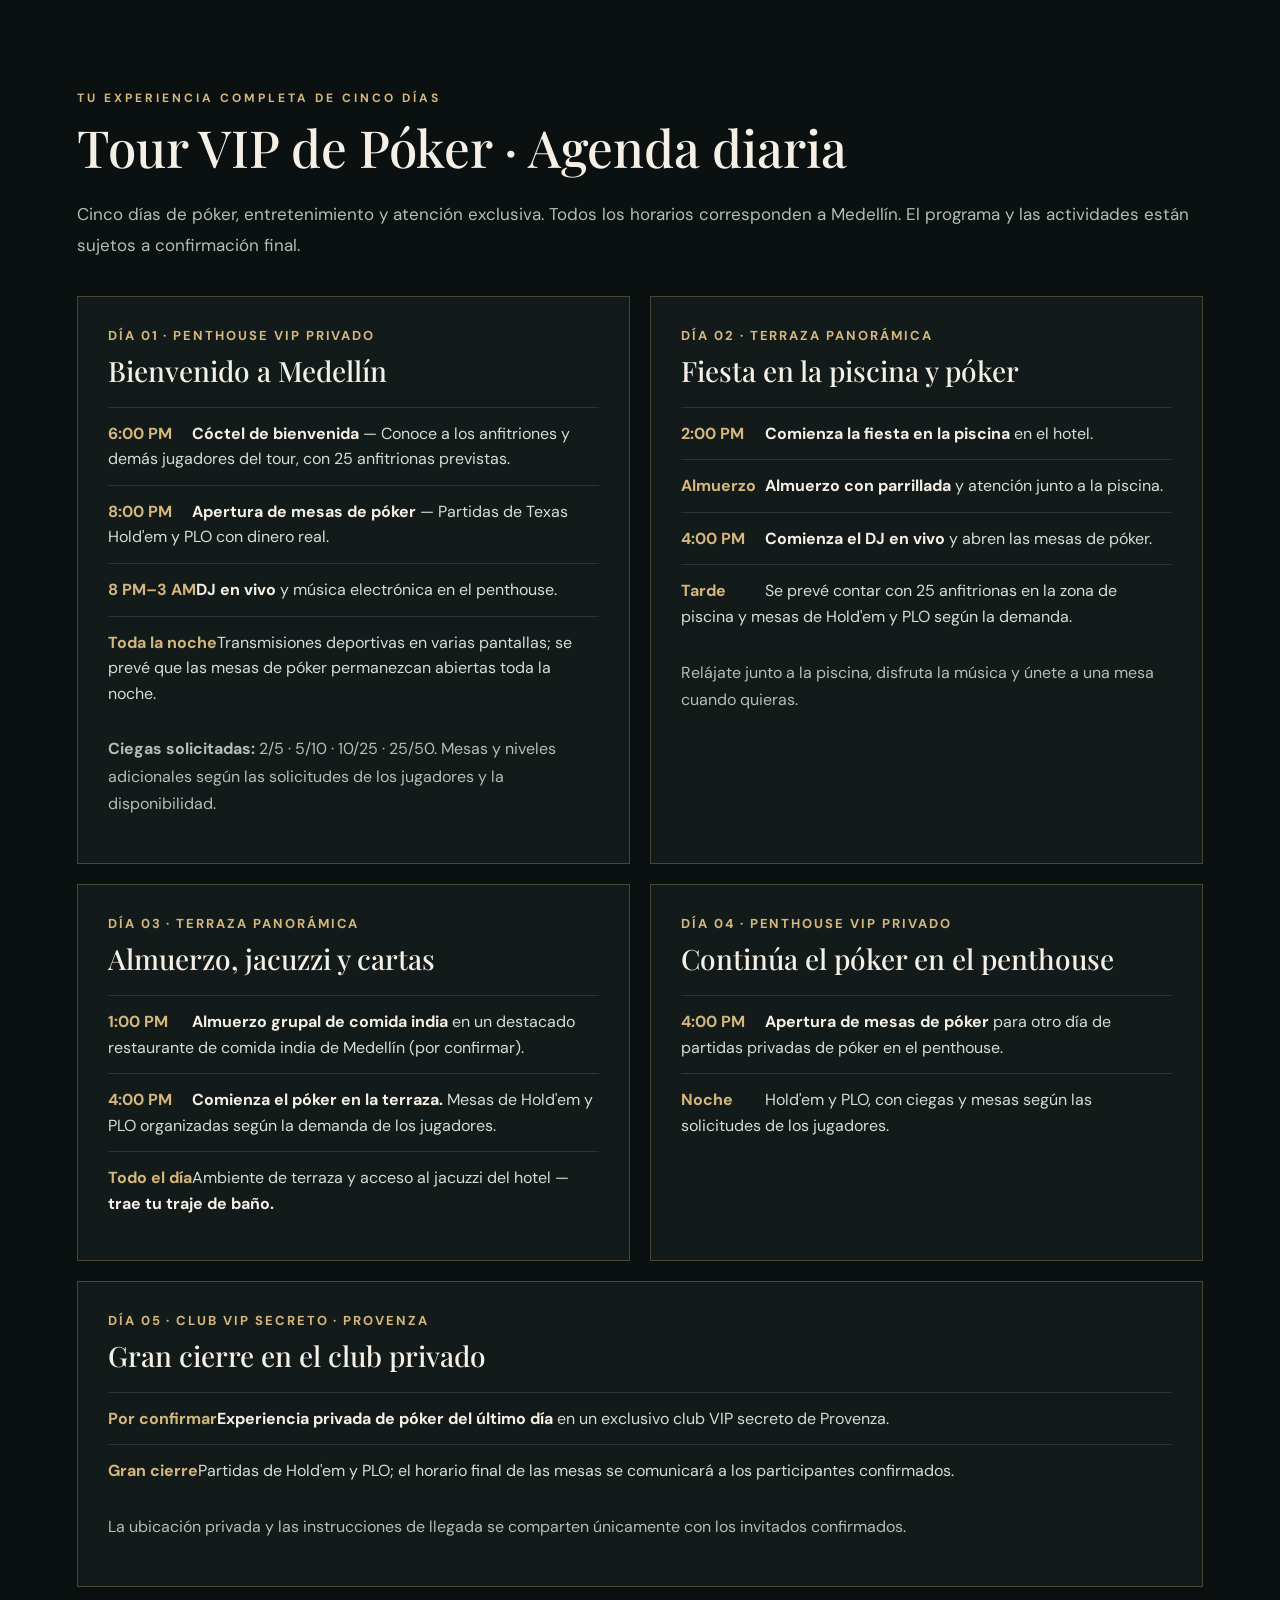
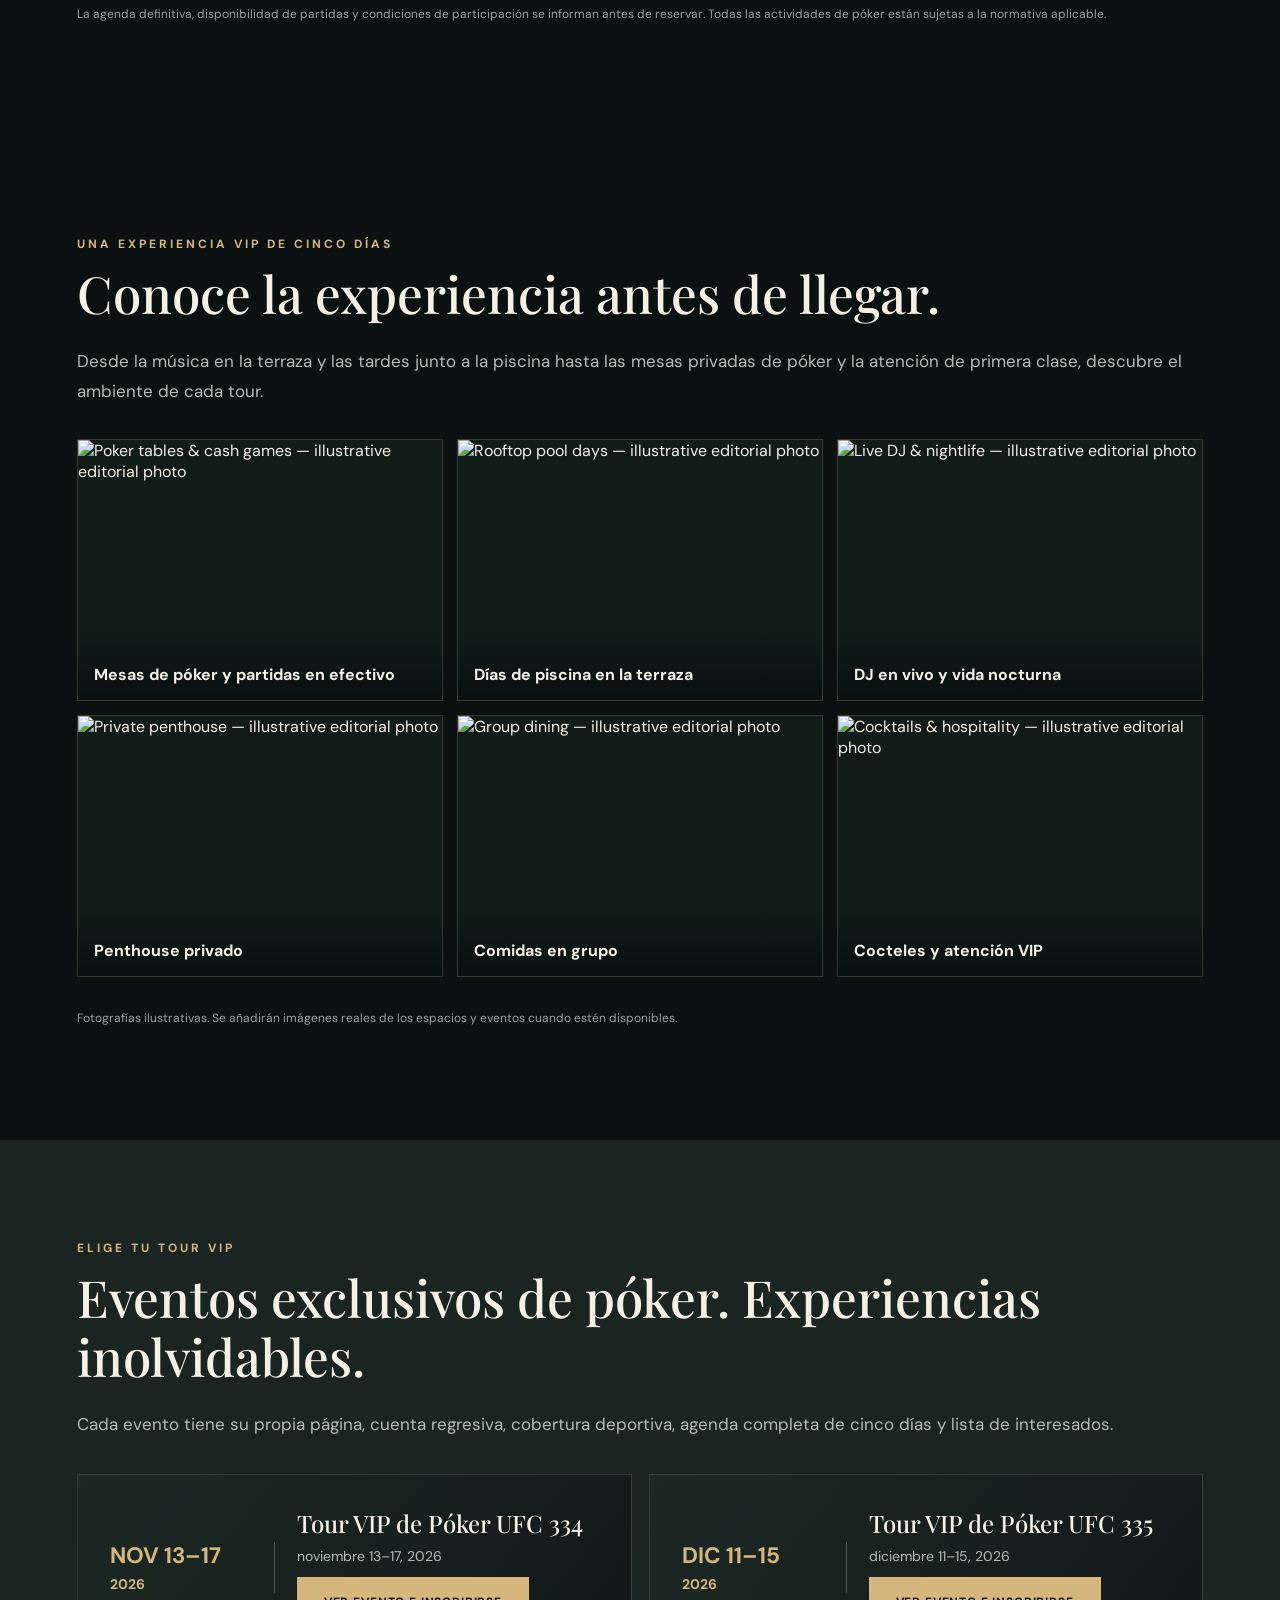
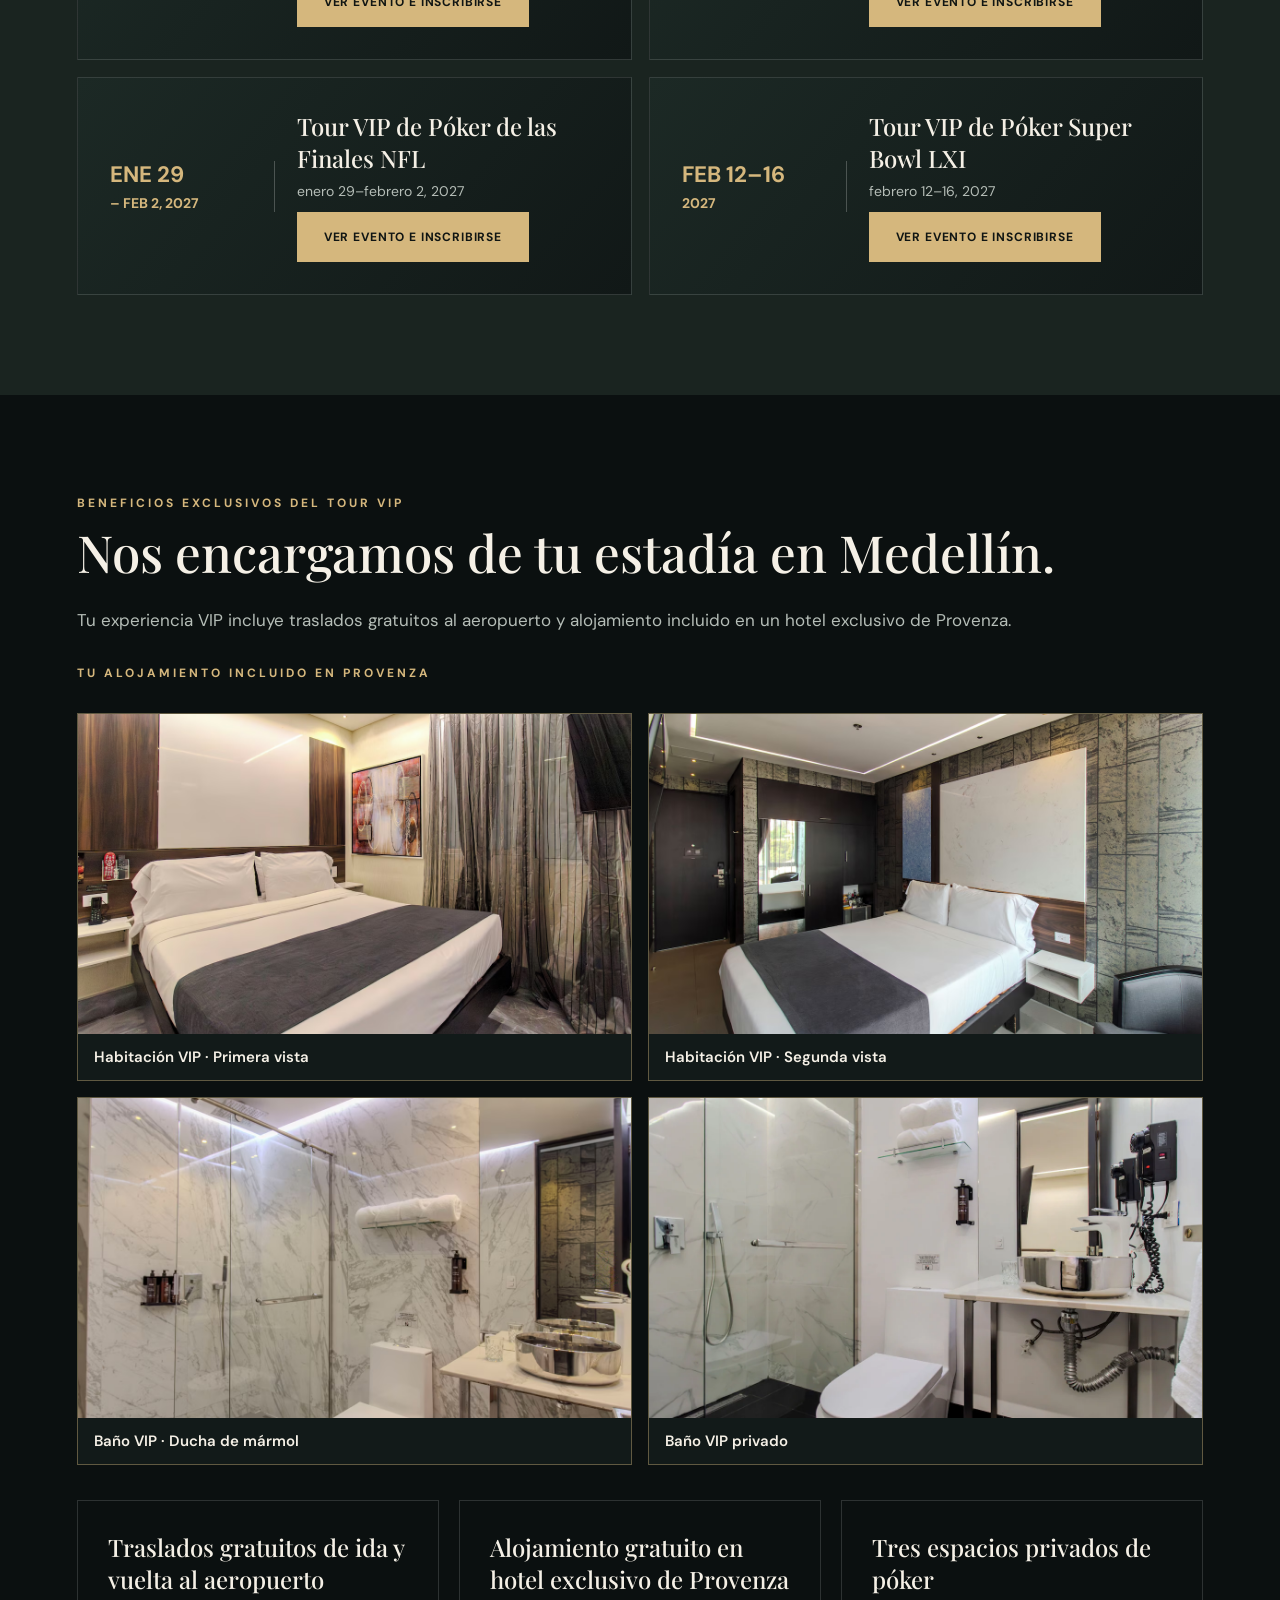
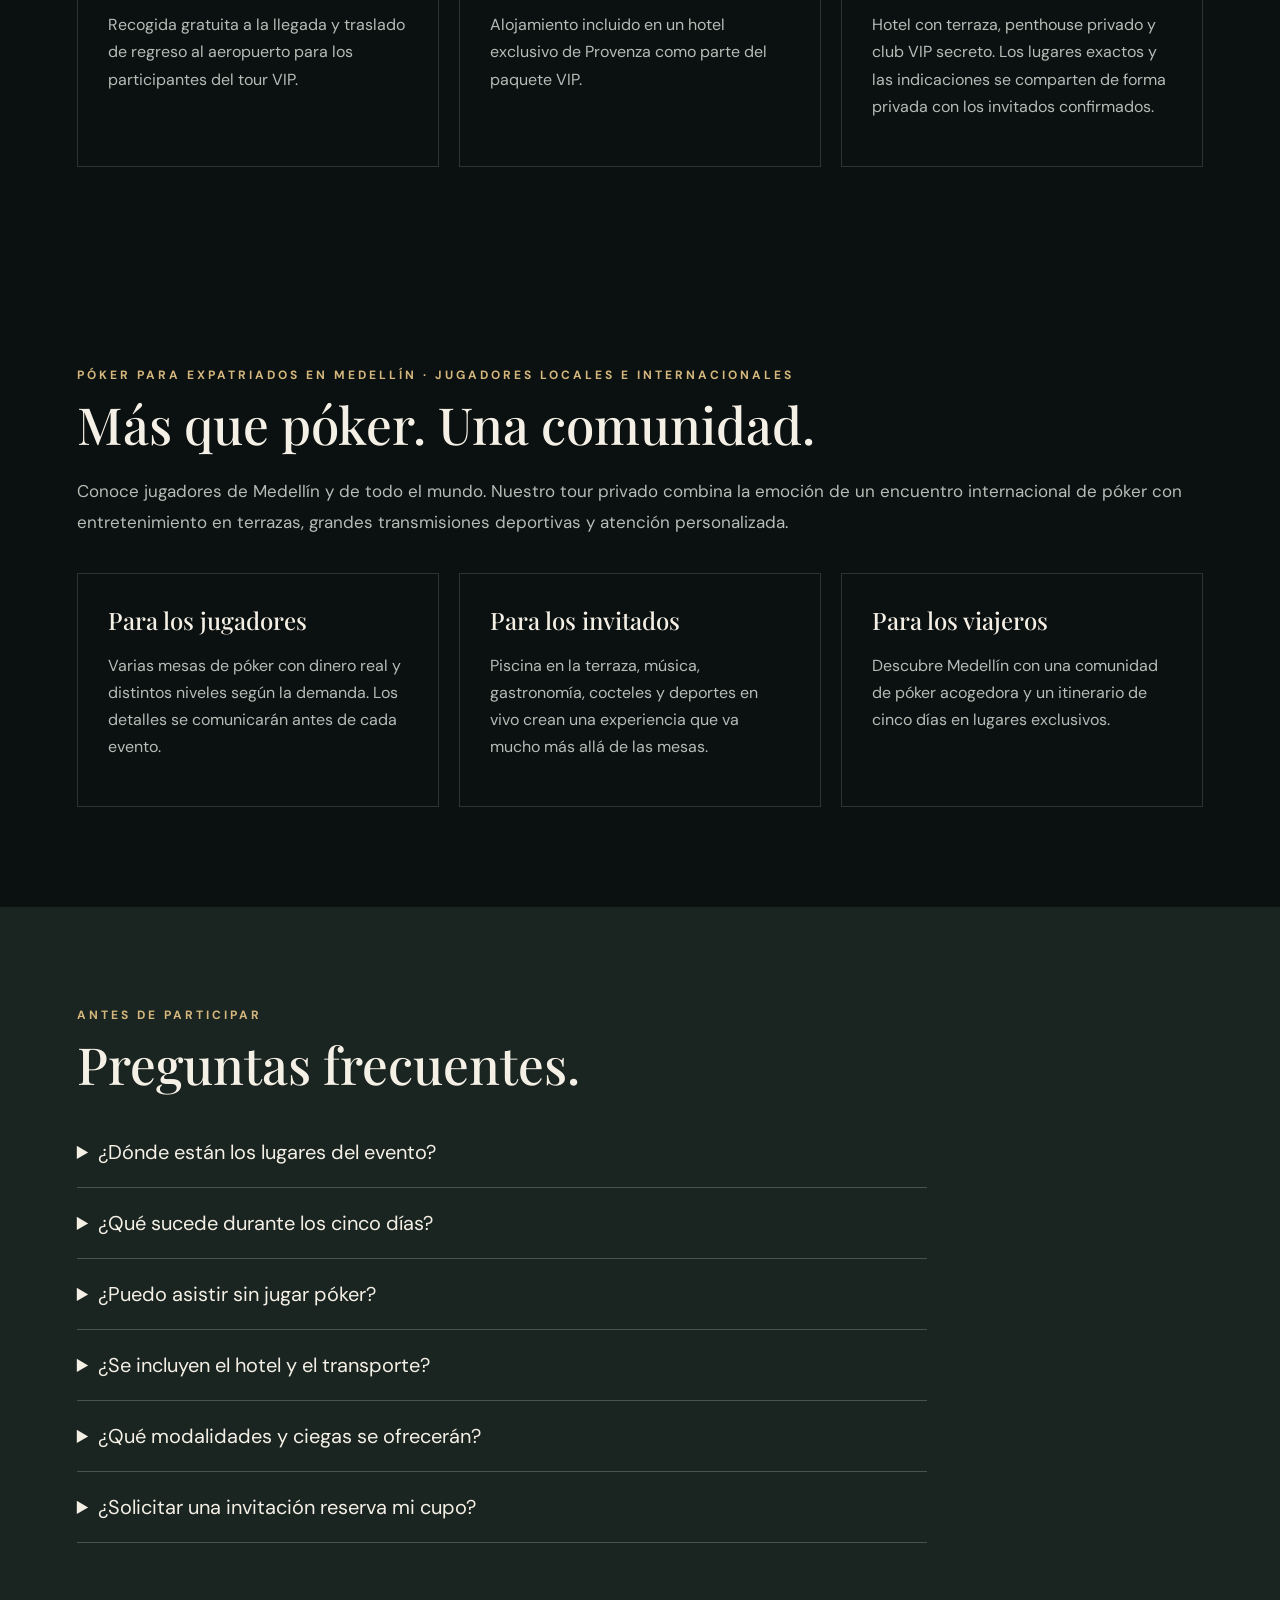
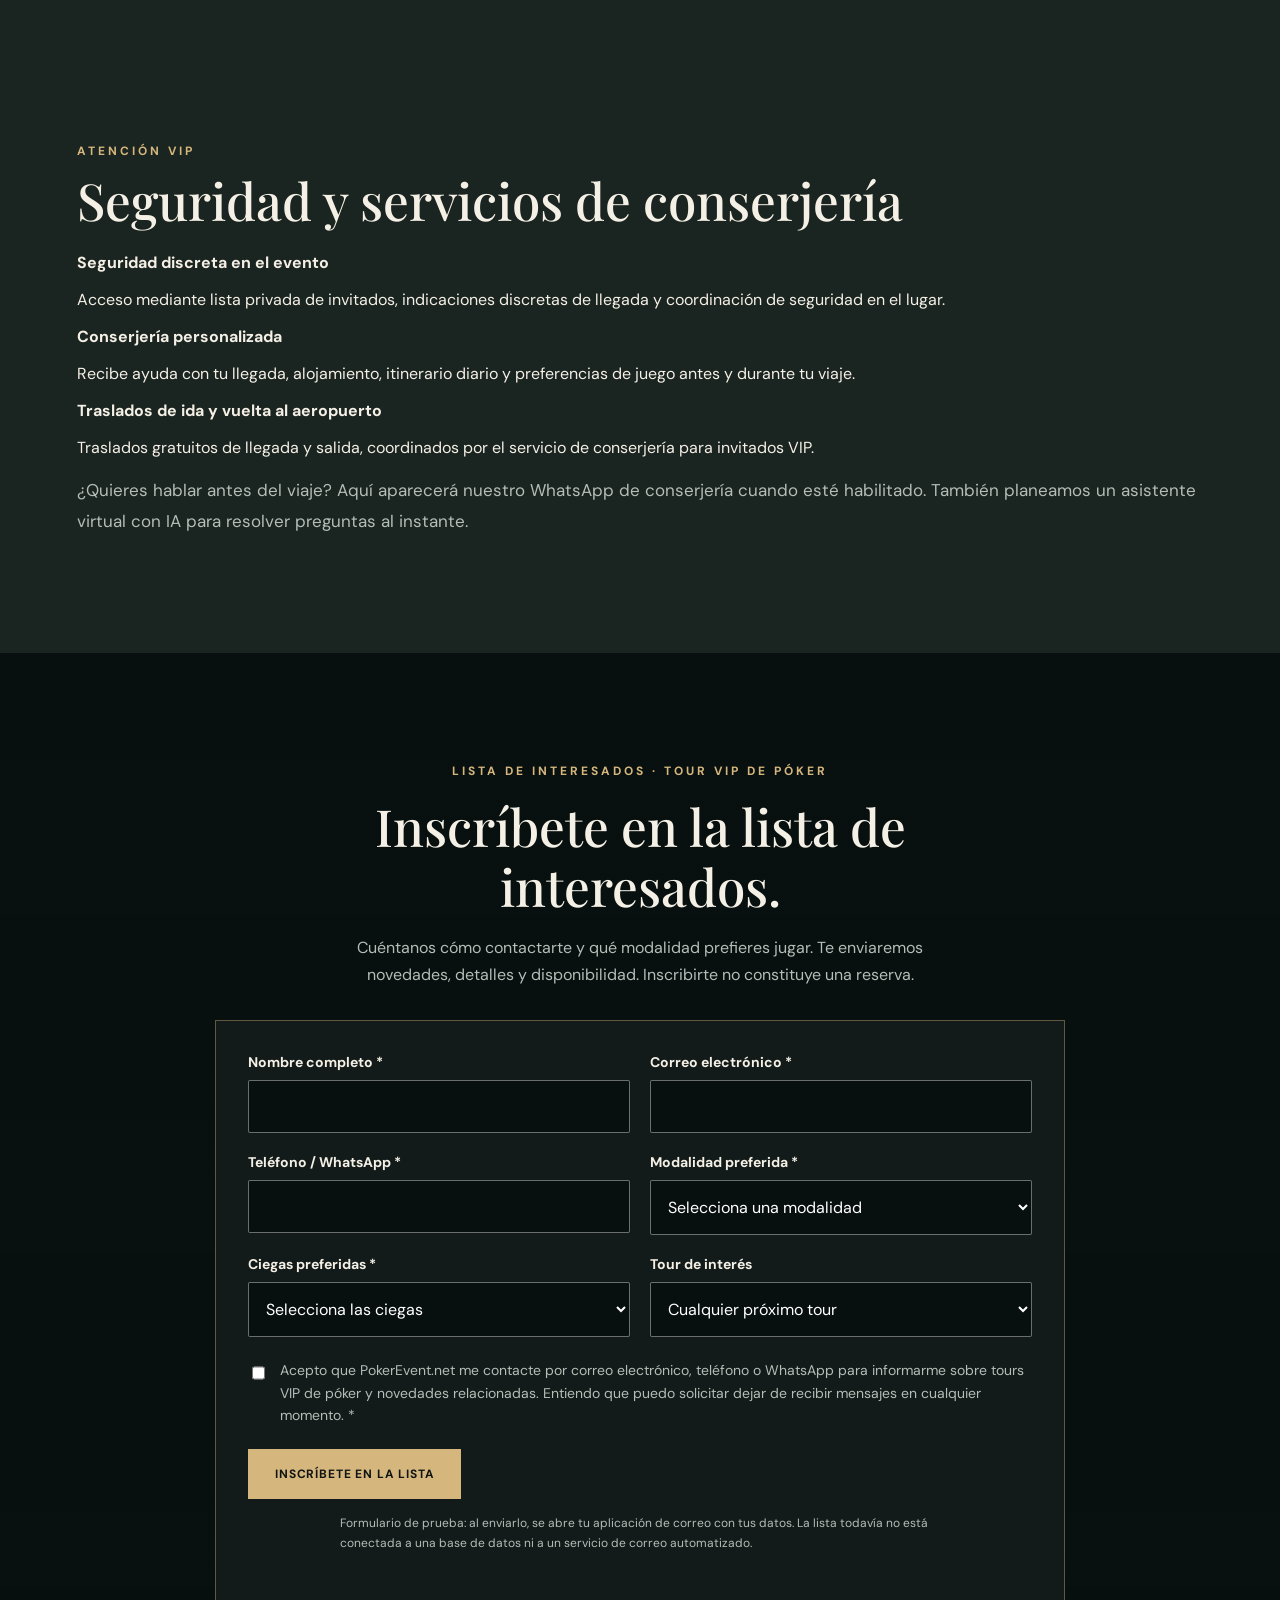
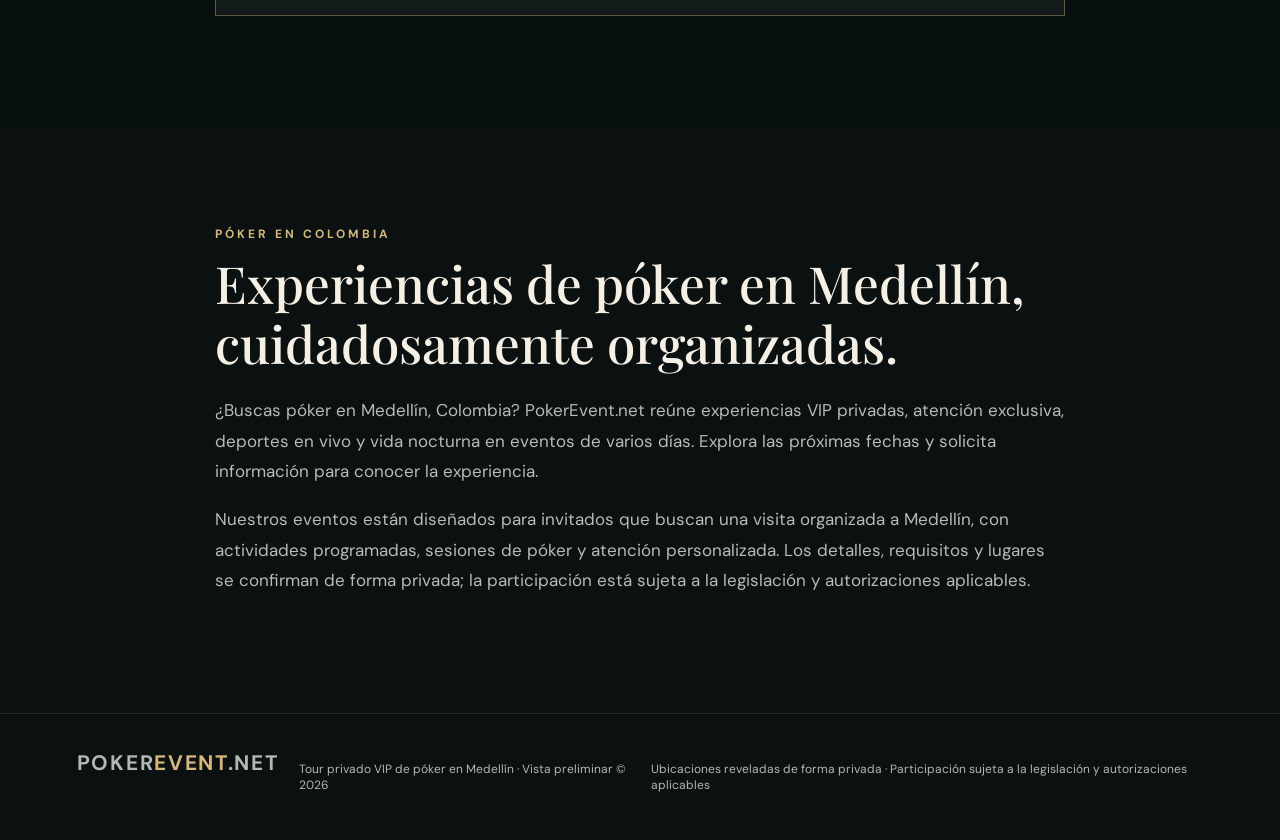
==== commit 37fb0d65: "Translate remaining Spanish website content and mixed text nodes" ====
--- a/es/index.html
+++ b/es/index.html
@@ -9,18 +9,18 @@
 <main><section class="hero"><div class="hero-content"><div class="eyebrow">Medellín · Colombia · Experiencias exclusivas por invitación</div><h1>Privado. VIP.<br>Póker. Medellín.</h1><p class="lead">Cinco días inolvidables. Tres espacios privados extraordinarios. Póker legal, lujo en terrazas, grandes eventos deportivos y una Medellín que pocos visitantes llegan a conocer.</p><div class="actions"><a class="btn" href="#events">Explorar próximos tours</a><a class="btn outline" href="#experience">Descubre la experiencia</a></div></div></section>
 <div class="strip"><div><b>5</b>Días de póker</div><div><b>3</b>Espacios privados</div><div><b>4</b>Próximos tours</div></div>
 <section class="section intro" id="experience"><div><div class="eyebrow">Mucho más que un viaje de póker</div><h2>Descubre el mundo del póker privado de Medellín.</h2><p>Deja atrás el casino tradicional. Nuestro tour privado VIP de cinco días reúne partidas de póker en efectivo, una terraza espectacular, póker exclusivo en un penthouse y un discreto club privado.</p><p>Ven por las cartas. Quédate por el ambiente, la gente, la ciudad y las historias.</p><a class="btn outline" href="#venues">Itinerario de cinco días</a></div><img src="https://images.unsplash.com/photo-1514933651103-005eec06c04b?auto=format&fit=crop&w=1200&q=85" alt="Luxury bar and social atmosphere"></section>
-<section class="section" style="padding-top:15px"><div class="eyebrow">Días uno y dos</div><h2>Días de terraza. Noches electrizantes.</h2><p class="section-desc">Comienza sobre la ciudad, entre vistas panorámicas, entretenimiento junto a la piscina, cocteles, atención de primera, grandes eventos deportivos en pantalla y varias mesas de póker. La acción continúa mientras la terraza cobra vida.</p><div class="gallery"><figure><img src="https://images.unsplash.com/photo-1576013551627-0cc20b96c2a7?auto=format&fit=crop&w=1200&q=85" alt="Rooftop-style swimming pool"><figcaption>Lujo junto a la piscina</figcaption></figure><figure><img src="https://images.unsplash.com/photo-1514933651103-005eec06c04b?auto=format&fit=crop&w=800&q=85" alt="Upscale lounge"><figcaption>Salones VIP</figcaption></figure><figure><img src="https://images.unsplash.com/photo-1506157786151-b8491531f063?auto=format&fit=crop&w=800&q=85" alt="Live music atmosphere"><figcaption>Música y energía</figcaption></figure><figure><img src="https://images.unsplash.com/photo-1544145945-f90425340c7e?auto=format&fit=crop&w=800&q=85" alt="Craft cocktail"><figcaption>Cocteles exclusivos</figcaption></figure><figure><img src="https://images.unsplash.com/photo-1511512578047-dfb367046420?auto=format&fit=crop&w=800&q=85" alt="Sports viewing atmosphere"><figcaption>Deportes de campeonato</figcaption></figure></div><p class="note">Development preview: editorial placeholder photos, not representations of the actual venues. Real rooftop and Instagram imagery will replace these only after usage permission is confirmed.</p></section>
+<section class="section" style="padding-top:15px"><div class="eyebrow">Días uno y dos</div><h2>Días de terraza. Noches electrizantes.</h2><p class="section-desc">Comienza sobre la ciudad, entre vistas panorámicas, entretenimiento junto a la piscina, cocteles, atención de primera, grandes eventos deportivos en pantalla y varias mesas de póker. La acción continúa mientras la terraza cobra vida.</p><div class="gallery"><figure><img src="https://images.unsplash.com/photo-1576013551627-0cc20b96c2a7?auto=format&fit=crop&w=1200&q=85" alt="Rooftop-style swimming pool"><figcaption>Lujo junto a la piscina</figcaption></figure><figure><img src="https://images.unsplash.com/photo-1514933651103-005eec06c04b?auto=format&fit=crop&w=800&q=85" alt="Upscale lounge"><figcaption>Salones VIP</figcaption></figure><figure><img src="https://images.unsplash.com/photo-1506157786151-b8491531f063?auto=format&fit=crop&w=800&q=85" alt="Live music atmosphere"><figcaption>Música y energía</figcaption></figure><figure><img src="https://images.unsplash.com/photo-1544145945-f90425340c7e?auto=format&fit=crop&w=800&q=85" alt="Craft cocktail"><figcaption>Cocteles exclusivos</figcaption></figure><figure><img src="https://images.unsplash.com/photo-1511512578047-dfb367046420?auto=format&fit=crop&w=800&q=85" alt="Sports viewing atmosphere"><figcaption>Deportes de campeonato</figcaption></figure></div><p class="note">Vista preliminar: imágenes ilustrativas que no representan los lugares reales. Se utilizarán fotos auténticas de la terraza y redes sociales cuando se confirme la autorización correspondiente.</p></section>
 
-<section class="section" id="venues"><div class="eyebrow">El itinerario</div><h2>Cinco días. Tres mundos privados.</h2><div class="days"><article class="day"><img src="https://images.unsplash.com/photo-1576013551627-0cc20b96c2a7?auto=format&fit=crop&w=900&q=85" alt="Luxury rooftop pool"><div class="day-body"><small>Días 01 + 02</small><h3>Experiencia en terraza panorámica</h3><p>Our flagship gathering: multiple cash-game tables, poolside music, VIP food and drink, and a major UFC or NFL broadcast. Stay and play into the night.</p></div></article><article class="day"><img src="https://images.unsplash.com/photo-1600607687920-4e2a09cf159d?auto=format&fit=crop&w=900&q=85" alt="Luxury private penthouse interior"><div class="day-body"><small>Días 03 + 04</small><h3>Póker privado en penthouse</h3><p>Two days of exclusive cash games in a remarkable private penthouse. An intimate setting for serious poker, new connections, and unforgettable evenings.</p></div></article><article class="day"><img src="https://images.unsplash.com/photo-1514933651103-005eec06c04b?auto=format&fit=crop&w=900&q=85" alt="Elegant private lounge"><div class="day-body"><small>Día 05</small><h3>El club VIP secreto</h3><p>The finale takes you inside a private members-style poker club. The location is shared discreetly with confirmed guests.</p></div></article></div></section>
+<section class="section" id="venues"><div class="eyebrow">El itinerario</div><h2>Cinco días. Tres mundos privados.</h2><div class="days"><article class="day"><img src="https://images.unsplash.com/photo-1576013551627-0cc20b96c2a7?auto=format&fit=crop&w=900&q=85" alt="Luxury rooftop pool"><div class="day-body"><small>Días 01 + 02</small><h3>Experiencia en terraza panorámica</h3><p>Nuestro evento principal: varias mesas de póker con dinero real, música junto a la piscina, comida y bebidas VIP y una gran transmisión de UFC o NFL. Disfruta y juega hasta la madrugada.</p></div></article><article class="day"><img src="https://images.unsplash.com/photo-1600607687920-4e2a09cf159d?auto=format&fit=crop&w=900&q=85" alt="Luxury private penthouse interior"><div class="day-body"><small>Días 03 + 04</small><h3>Póker privado en penthouse</h3><p>Dos días de partidas exclusivas en un espectacular penthouse privado. Un ambiente íntimo para jugar póker, conocer personas y vivir noches inolvidables.</p></div></article><article class="day"><img src="https://images.unsplash.com/photo-1514933651103-005eec06c04b?auto=format&fit=crop&w=900&q=85" alt="Elegant private lounge"><div class="day-body"><small>Día 05</small><h3>El club VIP secreto</h3><p>El cierre se celebra en un club privado de póker exclusivo para miembros. La ubicación se comparte discretamente con los invitados confirmados.</p></div></article></div></section>
 <section class="section" id="agenda"><div class="eyebrow">Tu experiencia completa de cinco días</div><h2>Tour VIP de Póker · Agenda diaria</h2><p class="section-desc">Cinco días de póker, entretenimiento y atención exclusiva. Todos los horarios corresponden a Medellín. El programa y las actividades están sujetos a confirmación final.</p><div class="agenda-grid">
-<article class="agenda-card"><div class="day-label">Día 01 · Penthouse VIP privado</div><h3>Bienvenido a Medellín</h3><ul class="schedule"><li><time>6:00 PM</time><strong>Cóctel de bienvenida</strong> — Meet your hosts and fellow players on the tour, with 25 planned hostesses.</li><li><time>8:00 PM</time><strong>Apertura de mesas de póker</strong> — Partidas de Texas Hold'em y PLO con dinero real.</li><li><time>8 PM–3 AM</time><strong>DJ en vivo</strong> y música electrónica en el penthouse.</li><li><time>Toda la noche</time>Sports viewing on multiple TVs; poker tables planned to remain open throughout the night.</li></ul><p class="agenda-meta"><strong>Ciegas solicitadas:</strong> 2/5 · 5/10 · 10/25 · 25/50. Mesas y niveles adicionales según las solicitudes de los jugadores y la disponibilidad.</p></article>
-<article class="agenda-card"><div class="day-label">Día 02 · Terraza panorámica</div><h3>Fiesta en la piscina y póker</h3><ul class="schedule"><li><time>2:00 PM</time><strong>Comienza la fiesta en la piscina</strong> en el hotel.</li><li><time>Almuerzo</time><strong>Almuerzo con parrillada</strong> y atención junto a la piscina.</li><li><time>4:00 PM</time><strong>Live DJ begins</strong> and poker tables open.</li><li><time>Tarde</time>Se prevé contar con 25 anfitrionas en la zona de piscina y mesas de Hold'em y PLO según la demanda.</li></ul><p class="agenda-meta">Relájate junto a la piscina, disfruta la música y únete a una mesa cuando quieras.</p></article>
-<article class="agenda-card"><div class="day-label">Día 03 · Terraza panorámica</div><h3>Almuerzo, jacuzzi y cartas</h3><ul class="schedule"><li><time>1:00 PM</time><strong>Almuerzo grupal de comida india</strong> en un destacado restaurante de comida india de Medellín (por confirmar).</li><li><time>4:00 PM</time><strong>Rooftop poker begins.</strong> Hold'em and PLO tables arranged by player demand.</li><li><time>Todo el día</time>Ambiente de terraza y acceso al jacuzzi del hotel — <strong>trae tu traje de baño.</strong></li></ul></article>
+<article class="agenda-card"><div class="day-label">Día 01 · Penthouse VIP privado</div><h3>Bienvenido a Medellín</h3><ul class="schedule"><li><time>6:00 PM</time><strong>Cóctel de bienvenida</strong> — Conoce a los anfitriones y demás jugadores del tour, con 25 anfitrionas previstas.</li><li><time>8:00 PM</time><strong>Apertura de mesas de póker</strong> — Partidas de Texas Hold'em y PLO con dinero real.</li><li><time>8 PM–3 AM</time><strong>DJ en vivo</strong> y música electrónica en el penthouse.</li><li><time>Toda la noche</time>Transmisiones deportivas en varias pantallas; se prevé que las mesas de póker permanezcan abiertas toda la noche.</li></ul><p class="agenda-meta"><strong>Ciegas solicitadas:</strong> 2/5 · 5/10 · 10/25 · 25/50. Mesas y niveles adicionales según las solicitudes de los jugadores y la disponibilidad.</p></article>
+<article class="agenda-card"><div class="day-label">Día 02 · Terraza panorámica</div><h3>Fiesta en la piscina y póker</h3><ul class="schedule"><li><time>2:00 PM</time><strong>Comienza la fiesta en la piscina</strong> en el hotel.</li><li><time>Almuerzo</time><strong>Almuerzo con parrillada</strong> y atención junto a la piscina.</li><li><time>4:00 PM</time><strong>Comienza el DJ en vivo</strong> y abren las mesas de póker.</li><li><time>Tarde</time>Se prevé contar con 25 anfitrionas en la zona de piscina y mesas de Hold'em y PLO según la demanda.</li></ul><p class="agenda-meta">Relájate junto a la piscina, disfruta la música y únete a una mesa cuando quieras.</p></article>
+<article class="agenda-card"><div class="day-label">Día 03 · Terraza panorámica</div><h3>Almuerzo, jacuzzi y cartas</h3><ul class="schedule"><li><time>1:00 PM</time><strong>Almuerzo grupal de comida india</strong> en un destacado restaurante de comida india de Medellín (por confirmar).</li><li><time>4:00 PM</time><strong>Comienza el póker en la terraza.</strong> Mesas de Hold'em y PLO organizadas según la demanda de los jugadores.</li><li><time>Todo el día</time>Ambiente de terraza y acceso al jacuzzi del hotel — <strong>trae tu traje de baño.</strong></li></ul></article>
 <article class="agenda-card"><div class="day-label">Día 04 · Penthouse VIP privado</div><h3>Continúa el póker en el penthouse</h3><ul class="schedule"><li><time>4:00 PM</time><strong>Apertura de mesas de póker</strong> para otro día de partidas privadas de póker en el penthouse.</li><li><time>Noche</time>Hold'em y PLO, con ciegas y mesas según las solicitudes de los jugadores.</li></ul></article>
-<article class="agenda-card"><div class="day-label">Día 05 · Club VIP secreto · Provenza</div><h3>Gran cierre en el club privado</h3><ul class="schedule"><li><time>TBA</time><strong>Experiencia privada de póker del último día</strong> en un exclusivo club VIP secreto de Provenza.</li><li><time>Gran cierre</time>Partidas de Hold'em y PLO; el horario final de las mesas se comunicará a los participantes confirmados.</li></ul><p class="agenda-meta">La ubicación privada y las instrucciones de llegada se comparten únicamente con los invitados confirmados.</p></article>
+<article class="agenda-card"><div class="day-label">Día 05 · Club VIP secreto · Provenza</div><h3>Gran cierre en el club privado</h3><ul class="schedule"><li><time>Por confirmar</time><strong>Experiencia privada de póker del último día</strong> en un exclusivo club VIP secreto de Provenza.</li><li><time>Gran cierre</time>Partidas de Hold'em y PLO; el horario final de las mesas se comunicará a los participantes confirmados.</li></ul><p class="agenda-meta">La ubicación privada y las instrucciones de llegada se comparten únicamente con los invitados confirmados.</p></article>
 </div><p class="note">La agenda definitiva, disponibilidad de partidas y condiciones de participación se informan antes de reservar. Todas las actividades de póker están sujetas a la normativa aplicable.</p></section>
-<section class="section"><div class="eyebrow">A five-day VIP experience</div><h2>Conoce la experiencia antes de llegar.</h2><p class="section-desc">Desde la música en la terraza y las tardes junto a la piscina hasta las mesas privadas de póker y la atención de primera clase, descubre el ambiente de cada tour.</p><div class="photo-story "><figure><img loading="lazy" src="https://images.pexels.com/photos/18341173/pexels-photo-18341173.jpeg?auto=compress&cs=tinysrgb&w=1200" alt="Poker tables &amp; cash games — illustrative editorial photo"><figcaption>Mesas de póker y partidas en efectivo</figcaption></figure><figure><img loading="lazy" src="https://images.unsplash.com/photo-1576013551627-0cc20b96c2a7?auto=format&fit=crop&w=1200&q=85" alt="Rooftop pool days — illustrative editorial photo"><figcaption>Días de piscina en la terraza</figcaption></figure><figure><img loading="lazy" src="https://images.unsplash.com/photo-1506157786151-b8491531f063?auto=format&fit=crop&w=1200&q=85" alt="Live DJ &amp; nightlife — illustrative editorial photo"><figcaption>DJ en vivo y vida nocturna</figcaption></figure><figure><img loading="lazy" src="https://images.unsplash.com/photo-1600607687920-4e2a09cf159d?auto=format&fit=crop&w=1200&q=85" alt="Private penthouse — illustrative editorial photo"><figcaption>Penthouse privado</figcaption></figure><figure><img loading="lazy" src="https://images.unsplash.com/photo-1517248135467-4c7edcad34c4?auto=format&fit=crop&w=1200&q=85" alt="Group dining — illustrative editorial photo"><figcaption>Comidas en grupo</figcaption></figure><figure><img loading="lazy" src="https://images.unsplash.com/photo-1544145945-f90425340c7e?auto=format&fit=crop&w=1200&q=85" alt="Cocktails &amp; hospitality — illustrative editorial photo"><figcaption>Cocteles y atención VIP</figcaption></figure></div><p class="note">Illustrative editorial photos. Actual venue and event photographs will be added as available.</p></section><section class="section feature" id="events"><div class="eyebrow">Elige tu tour VIP</div><h2>Eventos exclusivos de póker. Experiencias inolvidables.</h2><p class="section-desc">Cada evento tiene su propia página, cuenta regresiva, cobertura deportiva, agenda completa de cinco días y lista de interesados.</p><div class="events"><article class="event"><div class="date"><strong>nov 13–17</strong><span>2026</span></div><div><h3>UFC 334 Championship VIP Poker Tour</h3><p>noviembre 13–17, 2026</p><p style="margin-top:12px"><a class="btn" href="/es/ufc-championship/">Ver evento e inscribirse</a></p></div></article><article class="event"><div class="date"><strong>dic 11–15</strong><span>2026</span></div><div><h3>UFC 335 Fight Night VIP Poker Tour</h3><p>diciembre 11–15, 2026</p><p style="margin-top:12px"><a class="btn" href="/es/ufc-fight-night/">Ver evento e inscribirse</a></p></div></article><article class="event"><div class="date"><strong>ene 29</strong><span>– feb 2, 2027</span></div><div><h3>NFL Championship domingo VIP Poker Tour</h3><p>enero 29–febrero 2, 2027</p><p style="margin-top:12px"><a class="btn" href="/es/nfl-championship/">Ver evento e inscribirse</a></p></div></article><article class="event"><div class="date"><strong>feb 12–16</strong><span>2027</span></div><div><h3>Super Bowl LXI VIP Poker Tour</h3><p>febrero 12–16, 2027</p><p style="margin-top:12px"><a class="btn" href="/es/super-bowl/">Ver evento e inscribirse</a></p></div></article></div></section><section class="section" id="vip"><div class="eyebrow">Beneficios exclusivos del tour VIP</div><h2>Nos encargamos de tu estadía en Medellín.</h2><p class="section-desc">Tu experiencia VIP incluye traslados gratuitos al aeropuerto y alojamiento incluido en un hotel exclusivo de Provenza.</p><div class="eyebrow" style="margin-top:30px">Tu alojamiento incluido en Provenza</div><div class="hotel-gallery" aria-label="VIP hotel accommodation photographs"><figure><img loading="lazy" src="/hotel1.avif" alt="VIP hotel bedroom · Room view one"><figcaption>Habitación VIP · Primera vista</figcaption></figure><figure><img loading="lazy" src="/hotel2.avif" alt="VIP hotel bedroom · Room view two"><figcaption>Habitación VIP · Segunda vista</figcaption></figure><figure><img loading="lazy" src="/hotel3.avif" alt="VIP hotel bathroom · Marble shower"><figcaption>Baño VIP · Ducha de mármol</figcaption></figure><figure><img loading="lazy" src="/hotel4.webp" alt="VIP hotel bathroom · Ensuite"><figcaption>Baño VIP privado</figcaption></figure></div><div class="perks"><div class="perk"><strong>Traslados gratuitos de ida y vuelta al aeropuerto</strong><p>Recogida gratuita a la llegada y traslado de regreso al aeropuerto para los participantes del tour VIP.</p></div><div class="perk"><strong>Alojamiento gratuito en hotel exclusivo de Provenza</strong><p>Alojamiento incluido en un hotel exclusivo de Provenza como parte del paquete VIP.</p></div><div class="perk"><strong>Tres espacios privados de póker</strong><p>Hotel con terraza, penthouse privado y club VIP secreto. Los lugares exactos y las indicaciones se comparten de forma privada con los invitados confirmados.</p></div></div></section>
-<section class="section" id="community"><div class="eyebrow">Expat Poker Medellín · Local & international players</div><h2>More than poker. A community.</h2><p class="section-desc">Meet fellow players from Medellín and around the world. Our private tour brings the energy of an international poker gathering together with rooftop entertainment, major sports broadcasts and personal hospitality.</p><div class="perks"><div class="perk"><strong>For the Players</strong><p>Multiple cash-game tables and a range of levels based on demand, with details communicated before each event.</p></div><div class="perk"><strong>For the Guests</strong><p>Rooftop pool, music, dining, cocktails and live sports create a destination experience beyond the tables.</p></div><div class="perk"><strong>For the Travelers</strong><p>Explore Medellín with a welcoming poker community and a five-day itinerary designed around exclusive locations.</p></div></div></section>
-<section class="section feature" id="faq"><div class="eyebrow">Before you join</div><h2>Frequently asked questions.</h2><div style="max-width:850px"><details style="padding:22px 0;border-bottom:1px solid #ffffff35"><summary style="cursor:pointer;font-size:20px">Where are the venues?</summary><p style="color:var(--muted);line-height:1.7">El tour visita tres lugares privados exclusivos de Medellín. Las ubicaciones e instrucciones de llegada se comparten de forma privada con los participantes confirmados.</p></details><details style="padding:22px 0;border-bottom:1px solid #ffffff35"><summary style="cursor:pointer;font-size:20px">What happens during the five days?</summary><p style="color:var(--muted);line-height:1.7">Days 1–2 feature rooftop poker, sports and entertainment. Days 3–4 move to a private VIP penthouse. Day 5 concludes at a secret private poker club.</p></details><details style="padding:22px 0;border-bottom:1px solid #ffffff35"><summary style="cursor:pointer;font-size:20px">Can I attend without playing poker?</summary><p style="color:var(--muted);line-height:1.7">We expect some rooftop hospitality and sports experiences to be open to approved non-playing guests. Availability and admission terms will be announced for each tour.</p></details><details style="padding:22px 0;border-bottom:1px solid #ffffff35"><summary style="cursor:pointer;font-size:20px">Are hotel rooms and transportation included?</summary><p style="color:var(--muted);line-height:1.7">The VIP tour package includes complimentary Provenza hotel accommodation and round-trip airport transfers. Exact room and transfer arrangements are provided with your booking.</p></details><details style="padding:22px 0;border-bottom:1px solid #ffffff35"><summary style="cursor:pointer;font-size:20px">What games and stakes will be offered?</summary><p style="color:var(--muted);line-height:1.7">Texas Hold’em and PLO are planned, with requested stakes of 2/5, 5/10, 10/25 and 25/50. Table availability and final stakes depend on player demand and applicable requirements.</p></details><details style="padding:22px 0;border-bottom:1px solid #ffffff35"><summary style="cursor:pointer;font-size:20px">Does requesting an invitation reserve a seat?</summary><p style="color:var(--muted);line-height:1.7">No. An inquiry is not a reservation or guarantee of entry. All participation is subject to confirmation, capacity, age restrictions and applicable law.</p></details></div></section>
-<section class="section feature" id="services"><div class="eyebrow">Atención VIP</div><h2>Seguridad y servicios de conserjería</h2><div class="service-grid"><div><strong>Seguridad discreta en el evento</strong><p>Acceso mediante lista privada de invitados, indicaciones discretas de llegada y coordinación de seguridad en el lugar.</p></div><div><strong>Conserjería personalizada</strong><p>Recibe ayuda con tu llegada, alojamiento, itinerario diario y preferencias de juego antes y durante tu viaje.</p></div><div><strong>Traslados de ida y vuelta al aeropuerto</strong><p>Traslados gratuitos de llegada y salida, coordinados por el servicio de conserjería para invitados VIP.</p></div></div><p class="section-desc">¿Quieres hablar antes del viaje? Aquí aparecerá nuestro WhatsApp de conserjería cuando esté habilitado. También planeamos un asistente virtual con IA para resolver preguntas al instante.</p><div id="ai-concierge" aria-label="AI concierge integration placeholder"></div></section><section class="cta" id="contact"><div class="eyebrow">Interest List · VIP Poker Tour</div><h2>Get on the Interest List.</h2><p>Tell us how to reach you and what you want to play. We'll follow up with tour updates, event details and availability. Joining the list is not a reservation.</p><form class="interest-form" id="interest-form"><div class="form-grid"><div class="form-field"><label for="full-name">Nombre completo *</label><input id="full-name" name="name" autocomplete="name" required maxlength="120"></div><div class="form-field"><label for="email">Correo electrónico *</label><input id="email" name="email" type="email" autocomplete="email" required maxlength="200"></div><div class="form-field"><label for="phone">Teléfono / WhatsApp *</label><input id="phone" name="phone" type="tel" autocomplete="tel" required maxlength="60"></div><div class="form-field"><label for="game">Modalidad preferida *</label><select id="game" name="game" required><option value="">Selecciona una modalidad</option><option>Texas Hold'em</option><option>Pot-Limit Omaha (PLO)</option><option>Hold'em y PLO</option></select></div><div class="form-field"><label for="stakes">Ciegas preferidas *</label><select id="stakes" name="stakes" required><option value="">Selecciona las ciegas</option><option>2/5</option><option>5/10</option><option>10/25</option><option>25/50</option><option>Otras / flexibles</option></select></div><div class="form-field"><label for="tour">Tour de interés</label><select id="tour" name="tour"><option>Cualquier próximo tour</option><option>nov 13–17, 2026</option><option>dic 11–15, 2026</option><option>ene 29–feb 2, 2027</option><option>feb 12–16, 2027</option></select></div></div><label class="consent"><input id="consent" type="checkbox" required><span>Acepto que PokerEvent.net me contacte por correo electrónico, teléfono o WhatsApp para informarme sobre tours VIP de póker y novedades relacionadas. Entiendo que puedo solicitar dejar de recibir mensajes en cualquier momento. *</span></label><button class="btn" type="submit">Inscríbete en la lista</button><div class="form-status" id="form-status" role="status" aria-live="polite"></div><p class="note">Formulario de prueba: al enviarlo, se abre tu aplicación de correo con tus datos. La lista todavía no está conectada a una base de datos ni a un servicio de correo automatizado.</p></form></section></main>
-<section class="section" id="medellin-poker-guide"><div style="max-width:850px;margin:auto"><div class="eyebrow">Poker in Colombia</div><h2>Medellín poker experiences, thoughtfully organized.</h2><p class="section-desc">Looking for poker in Medellín, Colombia? PokerEvent.net brings together private VIP poker experiences, curated hospitality, live sports and Medellín nightlife in multi-day events. Whether you search for Medellin poker, poker Medellin, Colombia poker or poker Colombia, explore our upcoming event dates and request access to learn about the experience.</p><p class="section-desc">Our events are designed for invited guests seeking a coordinated Medellín visit, with planned activities, poker sessions and concierge-style support. Event details, eligibility and venue information are confirmed privately; participation is subject to applicable law and approvals.</p></div></section><footer><div class="brand">POKER<span>EVENT</span>.NET</div><p>Tour privado VIP de póker en Medellín · Vista preliminar © 2026</p><p>Ubicaciones reveladas de forma privada · Participación sujeta a la legislación y autorizaciones aplicables</p></footer><script>document.getElementById('interest-form').addEventListener('submit',function(e){e.preventDefault();if(!this.reportValidity())return;const v=id=>document.getElementById(id).value;const subject='PokerEvent.net VIP Interest List — '+v('full-name');const body=['New VIP Poker Tour Interest','Name: '+v('full-name'),'Email: '+v('email'),'Phone / WhatsApp: '+v('phone'),'Preferred game: '+v('game'),'Preferred stakes: '+v('stakes'),'Tour: '+v('tour'),'Contact permission: Yes'].join('\n');document.getElementById('form-status').textContent='Your email app should open with your information. Please press Send to submit your interest. This preview does not save your information automatically.';window.location.href='mailto:info@pokerevent.net?subject='+encodeURIComponent(subject)+'&body='+encodeURIComponent(body);});</script><script src="/assets/language.js" defer></script></body></html>+<section class="section"><div class="eyebrow">Una experiencia VIP de cinco días</div><h2>Conoce la experiencia antes de llegar.</h2><p class="section-desc">Desde la música en la terraza y las tardes junto a la piscina hasta las mesas privadas de póker y la atención de primera clase, descubre el ambiente de cada tour.</p><div class="photo-story "><figure><img loading="lazy" src="https://images.pexels.com/photos/18341173/pexels-photo-18341173.jpeg?auto=compress&cs=tinysrgb&w=1200" alt="Poker tables &amp; cash games — illustrative editorial photo"><figcaption>Mesas de póker y partidas en efectivo</figcaption></figure><figure><img loading="lazy" src="https://images.unsplash.com/photo-1576013551627-0cc20b96c2a7?auto=format&fit=crop&w=1200&q=85" alt="Rooftop pool days — illustrative editorial photo"><figcaption>Días de piscina en la terraza</figcaption></figure><figure><img loading="lazy" src="https://images.unsplash.com/photo-1506157786151-b8491531f063?auto=format&fit=crop&w=1200&q=85" alt="Live DJ &amp; nightlife — illustrative editorial photo"><figcaption>DJ en vivo y vida nocturna</figcaption></figure><figure><img loading="lazy" src="https://images.unsplash.com/photo-1600607687920-4e2a09cf159d?auto=format&fit=crop&w=1200&q=85" alt="Private penthouse — illustrative editorial photo"><figcaption>Penthouse privado</figcaption></figure><figure><img loading="lazy" src="https://images.unsplash.com/photo-1517248135467-4c7edcad34c4?auto=format&fit=crop&w=1200&q=85" alt="Group dining — illustrative editorial photo"><figcaption>Comidas en grupo</figcaption></figure><figure><img loading="lazy" src="https://images.unsplash.com/photo-1544145945-f90425340c7e?auto=format&fit=crop&w=1200&q=85" alt="Cocktails &amp; hospitality — illustrative editorial photo"><figcaption>Cocteles y atención VIP</figcaption></figure></div><p class="note">Fotografías ilustrativas. Se añadirán imágenes reales de los espacios y eventos cuando estén disponibles.</p></section><section class="section feature" id="events"><div class="eyebrow">Elige tu tour VIP</div><h2>Eventos exclusivos de póker. Experiencias inolvidables.</h2><p class="section-desc">Cada evento tiene su propia página, cuenta regresiva, cobertura deportiva, agenda completa de cinco días y lista de interesados.</p><div class="events"><article class="event"><div class="date"><strong>nov 13–17</strong><span>2026</span></div><div><h3>Tour VIP de Póker UFC 334</h3><p>noviembre 13–17, 2026</p><p style="margin-top:12px"><a class="btn" href="/es/ufc-championship/">Ver evento e inscribirse</a></p></div></article><article class="event"><div class="date"><strong>dic 11–15</strong><span>2026</span></div><div><h3>Tour VIP de Póker UFC 335</h3><p>diciembre 11–15, 2026</p><p style="margin-top:12px"><a class="btn" href="/es/ufc-fight-night/">Ver evento e inscribirse</a></p></div></article><article class="event"><div class="date"><strong>ene 29</strong><span>– feb 2, 2027</span></div><div><h3>Tour VIP de Póker de las Finales NFL</h3><p>enero 29–febrero 2, 2027</p><p style="margin-top:12px"><a class="btn" href="/es/nfl-championship/">Ver evento e inscribirse</a></p></div></article><article class="event"><div class="date"><strong>feb 12–16</strong><span>2027</span></div><div><h3>Tour VIP de Póker Super Bowl LXI</h3><p>febrero 12–16, 2027</p><p style="margin-top:12px"><a class="btn" href="/es/super-bowl/">Ver evento e inscribirse</a></p></div></article></div></section><section class="section" id="vip"><div class="eyebrow">Beneficios exclusivos del tour VIP</div><h2>Nos encargamos de tu estadía en Medellín.</h2><p class="section-desc">Tu experiencia VIP incluye traslados gratuitos al aeropuerto y alojamiento incluido en un hotel exclusivo de Provenza.</p><div class="eyebrow" style="margin-top:30px">Tu alojamiento incluido en Provenza</div><div class="hotel-gallery" aria-label="VIP hotel accommodation photographs"><figure><img loading="lazy" src="/hotel1.avif" alt="VIP hotel bedroom · Room view one"><figcaption>Habitación VIP · Primera vista</figcaption></figure><figure><img loading="lazy" src="/hotel2.avif" alt="VIP hotel bedroom · Room view two"><figcaption>Habitación VIP · Segunda vista</figcaption></figure><figure><img loading="lazy" src="/hotel3.avif" alt="VIP hotel bathroom · Marble shower"><figcaption>Baño VIP · Ducha de mármol</figcaption></figure><figure><img loading="lazy" src="/hotel4.webp" alt="VIP hotel bathroom · Ensuite"><figcaption>Baño VIP privado</figcaption></figure></div><div class="perks"><div class="perk"><strong>Traslados gratuitos de ida y vuelta al aeropuerto</strong><p>Recogida gratuita a la llegada y traslado de regreso al aeropuerto para los participantes del tour VIP.</p></div><div class="perk"><strong>Alojamiento gratuito en hotel exclusivo de Provenza</strong><p>Alojamiento incluido en un hotel exclusivo de Provenza como parte del paquete VIP.</p></div><div class="perk"><strong>Tres espacios privados de póker</strong><p>Hotel con terraza, penthouse privado y club VIP secreto. Los lugares exactos y las indicaciones se comparten de forma privada con los invitados confirmados.</p></div></div></section>
+<section class="section" id="community"><div class="eyebrow">Póker para expatriados en Medellín · Jugadores locales e internacionales</div><h2>Más que póker. Una comunidad.</h2><p class="section-desc">Conoce jugadores de Medellín y de todo el mundo. Nuestro tour privado combina la emoción de un encuentro internacional de póker con entretenimiento en terrazas, grandes transmisiones deportivas y atención personalizada.</p><div class="perks"><div class="perk"><strong>Para los jugadores</strong><p>Varias mesas de póker con dinero real y distintos niveles según la demanda. Los detalles se comunicarán antes de cada evento.</p></div><div class="perk"><strong>Para los invitados</strong><p>Piscina en la terraza, música, gastronomía, cocteles y deportes en vivo crean una experiencia que va mucho más allá de las mesas.</p></div><div class="perk"><strong>Para los viajeros</strong><p>Descubre Medellín con una comunidad de póker acogedora y un itinerario de cinco días en lugares exclusivos.</p></div></div></section>
+<section class="section feature" id="faq"><div class="eyebrow">Antes de participar</div><h2>Preguntas frecuentes.</h2><div style="max-width:850px"><details style="padding:22px 0;border-bottom:1px solid #ffffff35"><summary style="cursor:pointer;font-size:20px">¿Dónde están los lugares del evento?</summary><p style="color:var(--muted);line-height:1.7">El tour visita tres lugares privados exclusivos de Medellín. Las ubicaciones e instrucciones de llegada se comparten de forma privada con los participantes confirmados.</p></details><details style="padding:22px 0;border-bottom:1px solid #ffffff35"><summary style="cursor:pointer;font-size:20px">¿Qué sucede durante los cinco días?</summary><p style="color:var(--muted);line-height:1.7">Los días 1 y 2 incluyen póker, deportes y entretenimiento en una terraza. Los días 3 y 4 transcurren en un penthouse VIP privado. El día 5 termina en un club privado secreto.</p></details><details style="padding:22px 0;border-bottom:1px solid #ffffff35"><summary style="cursor:pointer;font-size:20px">¿Puedo asistir sin jugar póker?</summary><p style="color:var(--muted);line-height:1.7">Prevemos que algunas actividades de terraza y deportes estén abiertas a invitados autorizados que no jueguen póker. La disponibilidad y condiciones de ingreso se anunciarán para cada tour.</p></details><details style="padding:22px 0;border-bottom:1px solid #ffffff35"><summary style="cursor:pointer;font-size:20px">¿Se incluyen el hotel y el transporte?</summary><p style="color:var(--muted);line-height:1.7">El paquete VIP incluye alojamiento en Provenza y traslados gratuitos de ida y vuelta al aeropuerto. Los detalles se confirman con la reserva.</p></details><details style="padding:22px 0;border-bottom:1px solid #ffffff35"><summary style="cursor:pointer;font-size:20px">¿Qué modalidades y ciegas se ofrecerán?</summary><p style="color:var(--muted);line-height:1.7">Se planean partidas de Texas Hold’em y PLO, con ciegas solicitadas de 2/5, 5/10, 10/25 y 25/50. La disponibilidad y los niveles definitivos dependen de la demanda y los requisitos aplicables.</p></details><details style="padding:22px 0;border-bottom:1px solid #ffffff35"><summary style="cursor:pointer;font-size:20px">¿Solicitar una invitación reserva mi cupo?</summary><p style="color:var(--muted);line-height:1.7">No. Una consulta no constituye una reserva ni garantiza el ingreso. La participación está sujeta a confirmación, capacidad, restricciones de edad y legislación aplicable.</p></details></div></section>
+<section class="section feature" id="services"><div class="eyebrow">Atención VIP</div><h2>Seguridad y servicios de conserjería</h2><div class="service-grid"><div><strong>Seguridad discreta en el evento</strong><p>Acceso mediante lista privada de invitados, indicaciones discretas de llegada y coordinación de seguridad en el lugar.</p></div><div><strong>Conserjería personalizada</strong><p>Recibe ayuda con tu llegada, alojamiento, itinerario diario y preferencias de juego antes y durante tu viaje.</p></div><div><strong>Traslados de ida y vuelta al aeropuerto</strong><p>Traslados gratuitos de llegada y salida, coordinados por el servicio de conserjería para invitados VIP.</p></div></div><p class="section-desc">¿Quieres hablar antes del viaje? Aquí aparecerá nuestro WhatsApp de conserjería cuando esté habilitado. También planeamos un asistente virtual con IA para resolver preguntas al instante.</p><div id="ai-concierge" aria-label="AI concierge integration placeholder"></div></section><section class="cta" id="contact"><div class="eyebrow">Lista de interesados · Tour VIP de Póker</div><h2>Inscríbete en la lista de interesados.</h2><p>Cuéntanos cómo contactarte y qué modalidad prefieres jugar. Te enviaremos novedades, detalles y disponibilidad. Inscribirte no constituye una reserva.</p><form class="interest-form" id="interest-form"><div class="form-grid"><div class="form-field"><label for="full-name">Nombre completo *</label><input id="full-name" name="name" autocomplete="name" required maxlength="120"></div><div class="form-field"><label for="email">Correo electrónico *</label><input id="email" name="email" type="email" autocomplete="email" required maxlength="200"></div><div class="form-field"><label for="phone">Teléfono / WhatsApp *</label><input id="phone" name="phone" type="tel" autocomplete="tel" required maxlength="60"></div><div class="form-field"><label for="game">Modalidad preferida *</label><select id="game" name="game" required><option value="">Selecciona una modalidad</option><option>Texas Hold'em</option><option>Pot-Limit Omaha (PLO)</option><option>Hold'em y PLO</option></select></div><div class="form-field"><label for="stakes">Ciegas preferidas *</label><select id="stakes" name="stakes" required><option value="">Selecciona las ciegas</option><option>2/5</option><option>5/10</option><option>10/25</option><option>25/50</option><option>Otras / flexibles</option></select></div><div class="form-field"><label for="tour">Tour de interés</label><select id="tour" name="tour"><option>Cualquier próximo tour</option><option>nov 13–17, 2026</option><option>dic 11–15, 2026</option><option>ene 29–feb 2, 2027</option><option>feb 12–16, 2027</option></select></div></div><label class="consent"><input id="consent" type="checkbox" required><span>Acepto que PokerEvent.net me contacte por correo electrónico, teléfono o WhatsApp para informarme sobre tours VIP de póker y novedades relacionadas. Entiendo que puedo solicitar dejar de recibir mensajes en cualquier momento. *</span></label><button class="btn" type="submit">Inscríbete en la lista</button><div class="form-status" id="form-status" role="status" aria-live="polite"></div><p class="note">Formulario de prueba: al enviarlo, se abre tu aplicación de correo con tus datos. La lista todavía no está conectada a una base de datos ni a un servicio de correo automatizado.</p></form></section></main>
+<section class="section" id="medellin-poker-guide"><div style="max-width:850px;margin:auto"><div class="eyebrow">Póker en Colombia</div><h2>Experiencias de póker en Medellín, cuidadosamente organizadas.</h2><p class="section-desc">¿Buscas póker en Medellín, Colombia? PokerEvent.net reúne experiencias VIP privadas, atención exclusiva, deportes en vivo y vida nocturna en eventos de varios días. Explora las próximas fechas y solicita información para conocer la experiencia.</p><p class="section-desc">Nuestros eventos están diseñados para invitados que buscan una visita organizada a Medellín, con actividades programadas, sesiones de póker y atención personalizada. Los detalles, requisitos y lugares se confirman de forma privada; la participación está sujeta a la legislación y autorizaciones aplicables.</p></div></section><footer><div class="brand">POKER<span>EVENT</span>.NET</div><p>Tour privado VIP de póker en Medellín · Vista preliminar © 2026</p><p>Ubicaciones reveladas de forma privada · Participación sujeta a la legislación y autorizaciones aplicables</p></footer><script>document.getElementById('interest-form').addEventListener('submit',function(e){e.preventDefault();if(!this.reportValidity())return;const v=id=>document.getElementById(id).value;const subject='PokerEvent.net VIP Interest List — '+v('full-name');const body=['New VIP Poker Tour Interest','Name: '+v('full-name'),'Email: '+v('email'),'Phone / WhatsApp: '+v('phone'),'Preferred game: '+v('game'),'Preferred stakes: '+v('stakes'),'Tour: '+v('tour'),'Contact permission: Yes'].join('\n');document.getElementById('form-status').textContent='Your email app should open with your information. Please press Send to submit your interest. This preview does not save your information automatically.';window.location.href='mailto:info@pokerevent.net?subject='+encodeURIComponent(subject)+'&body='+encodeURIComponent(body);});</script><script src="/assets/language.js" defer></script></body></html>
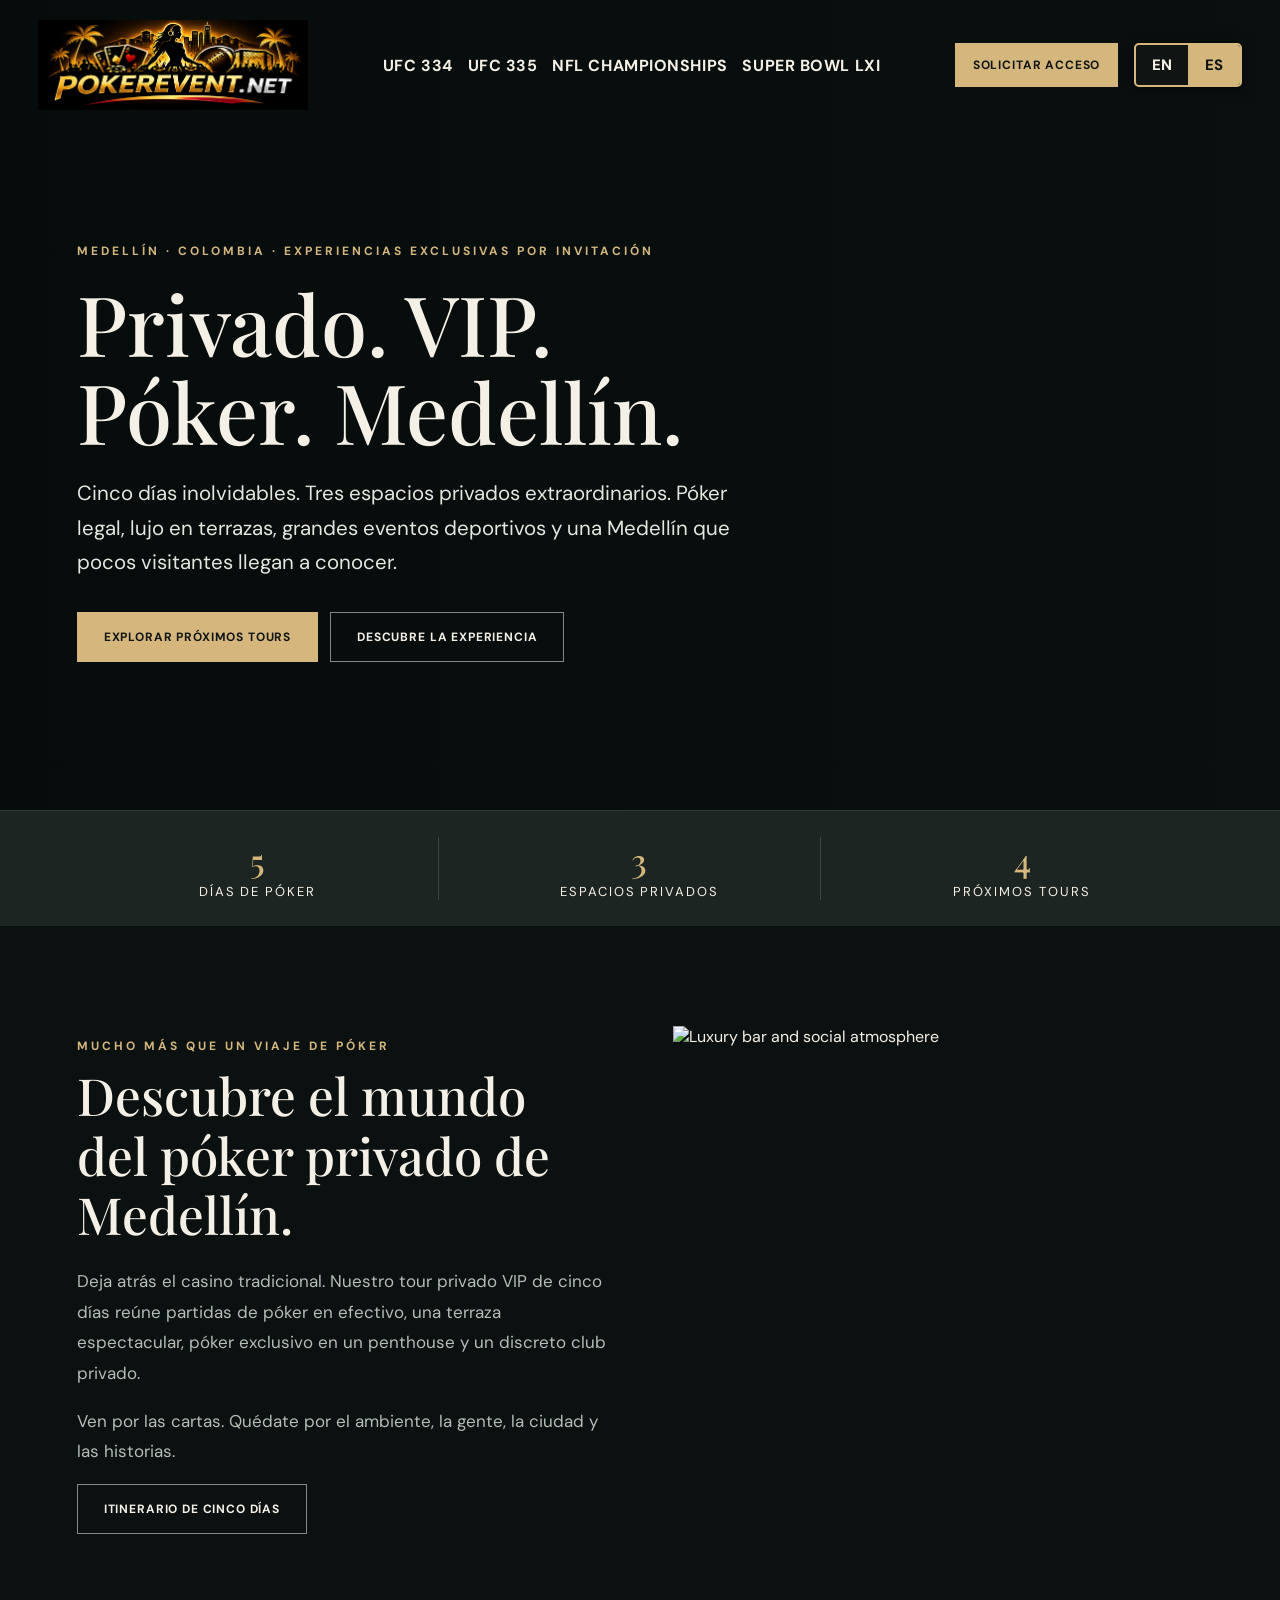
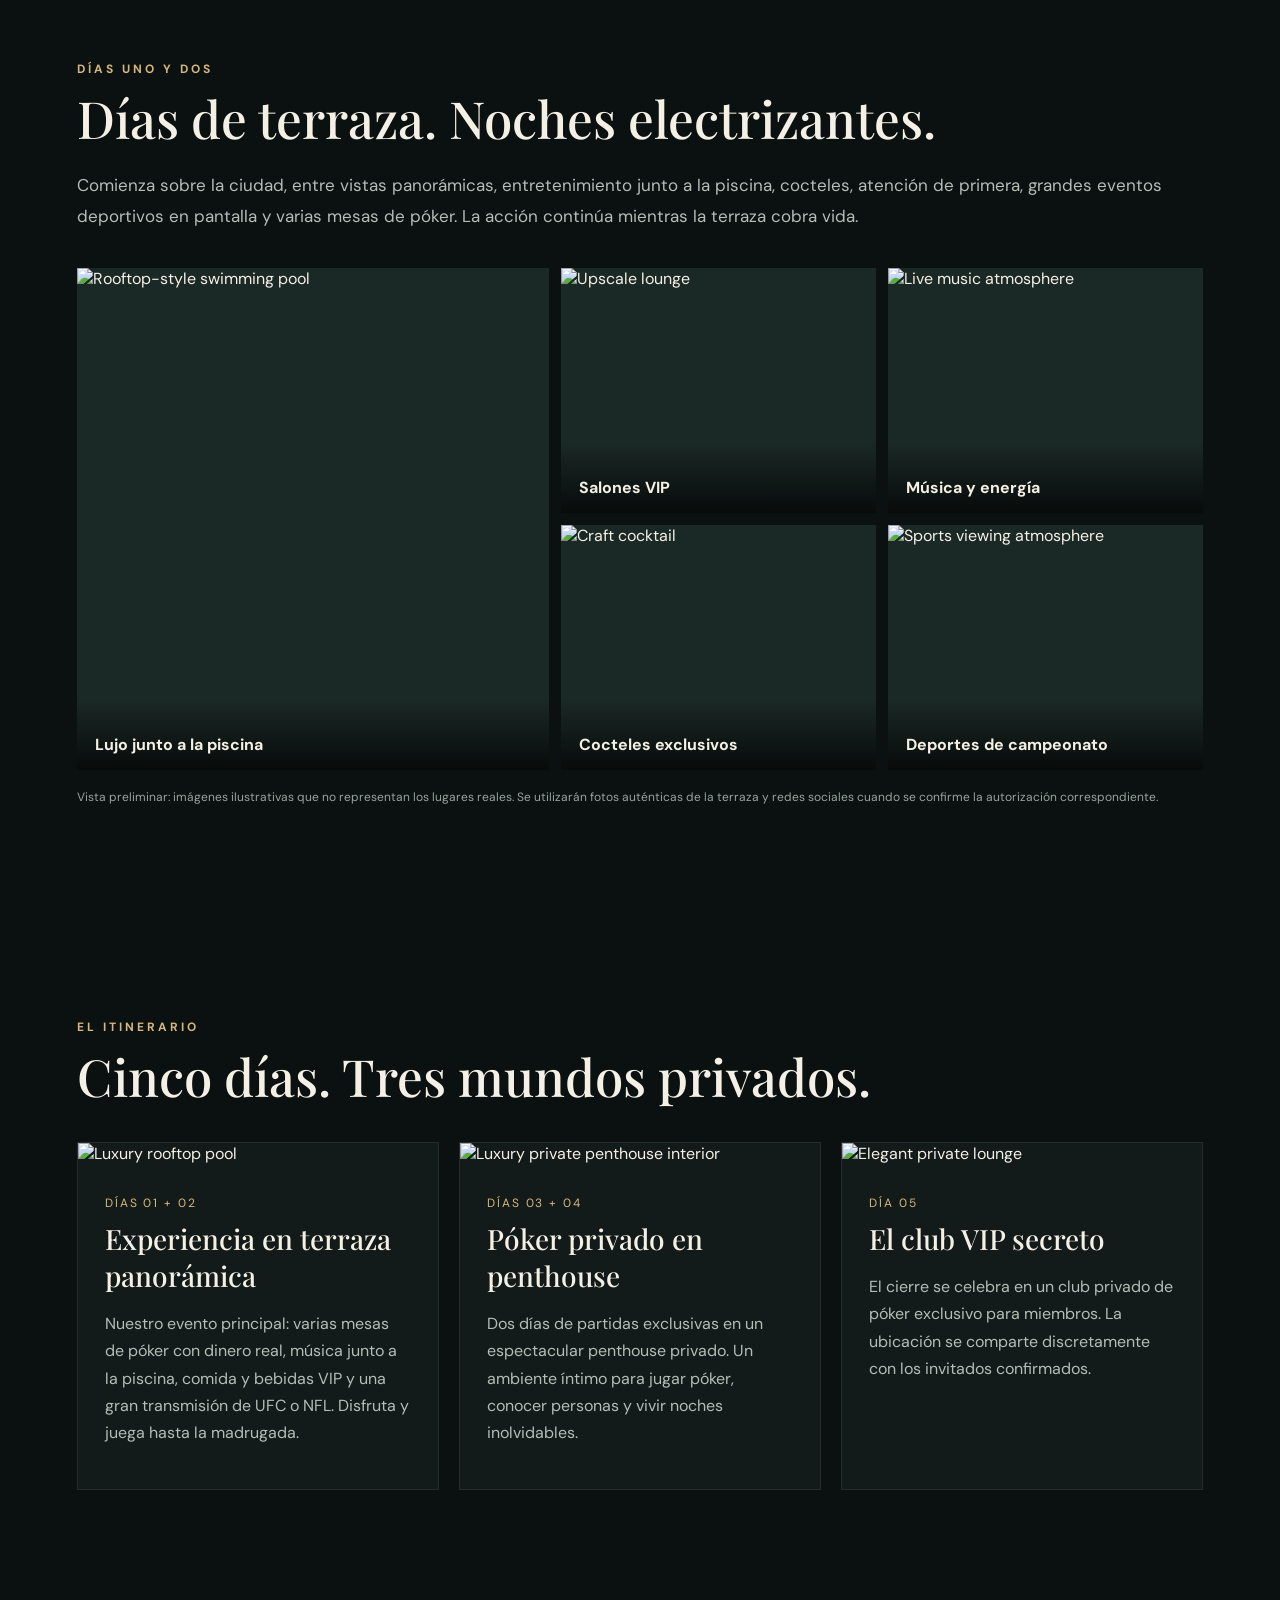
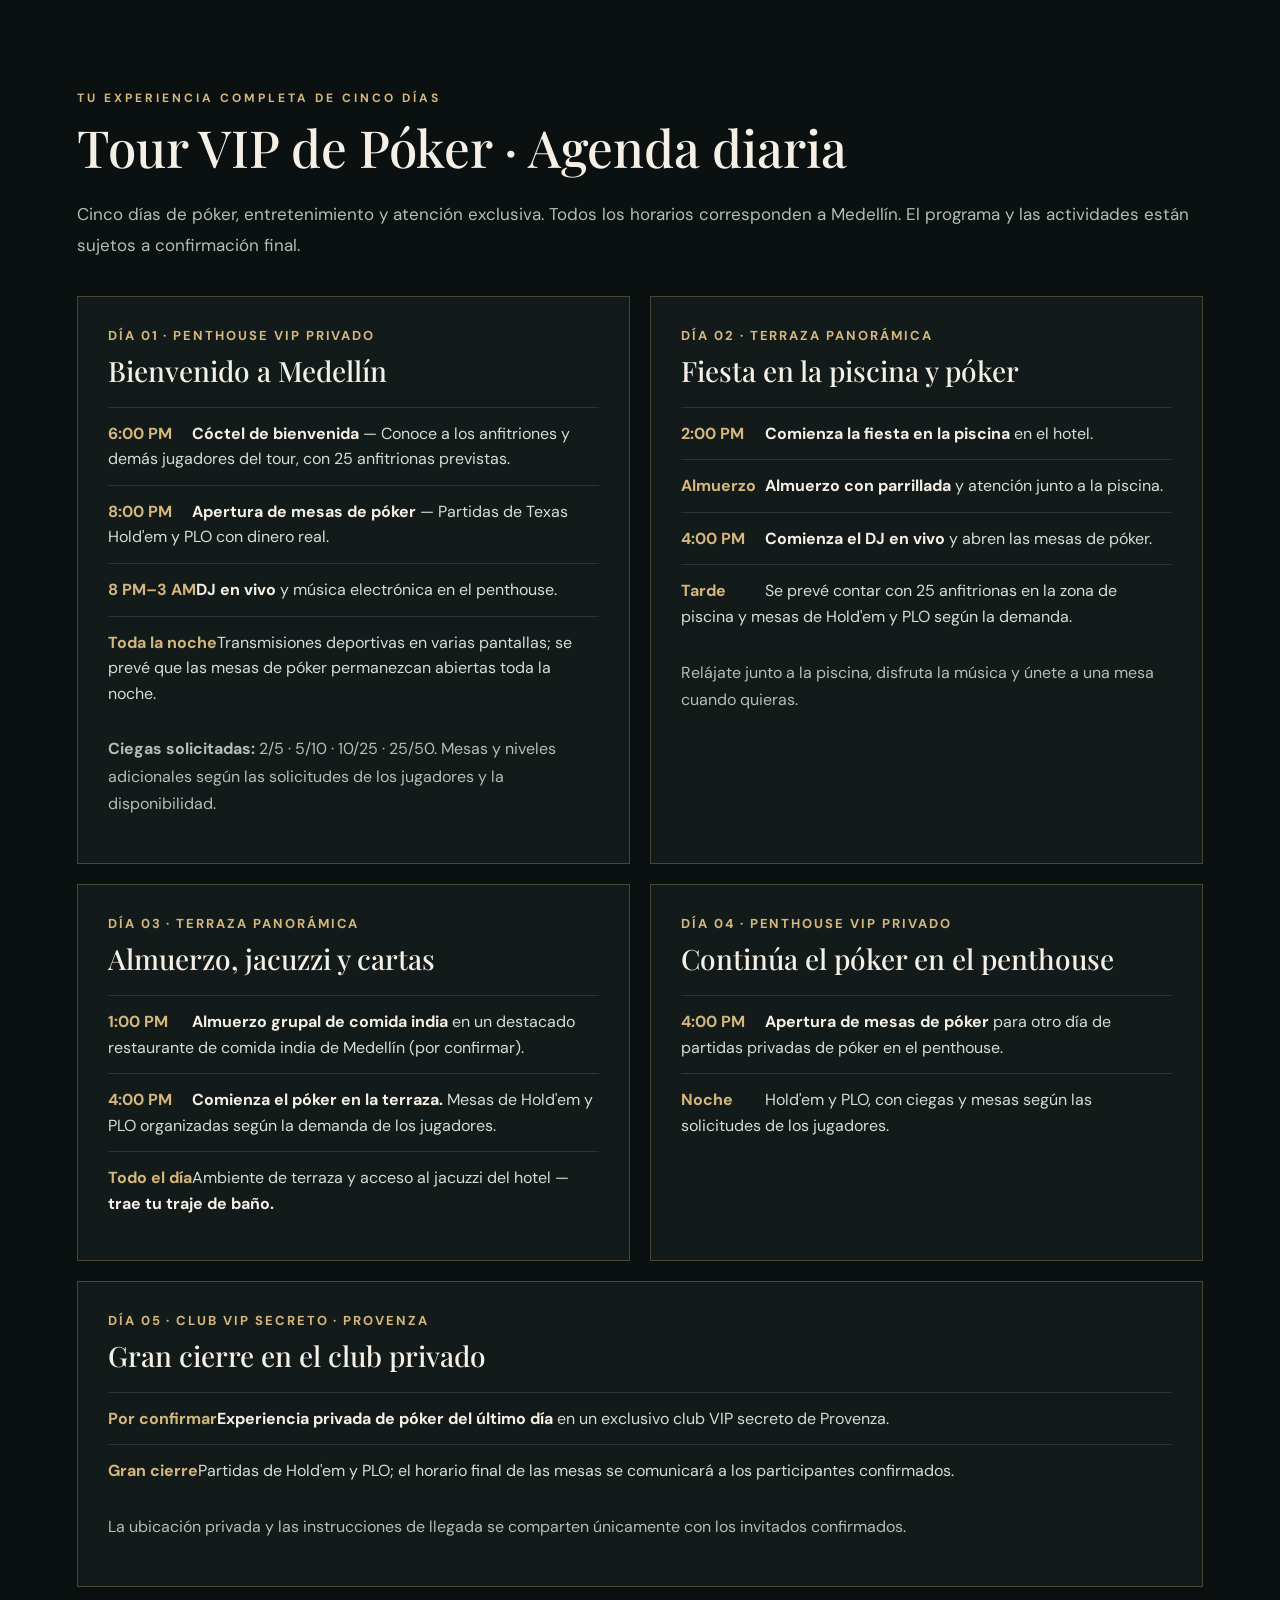
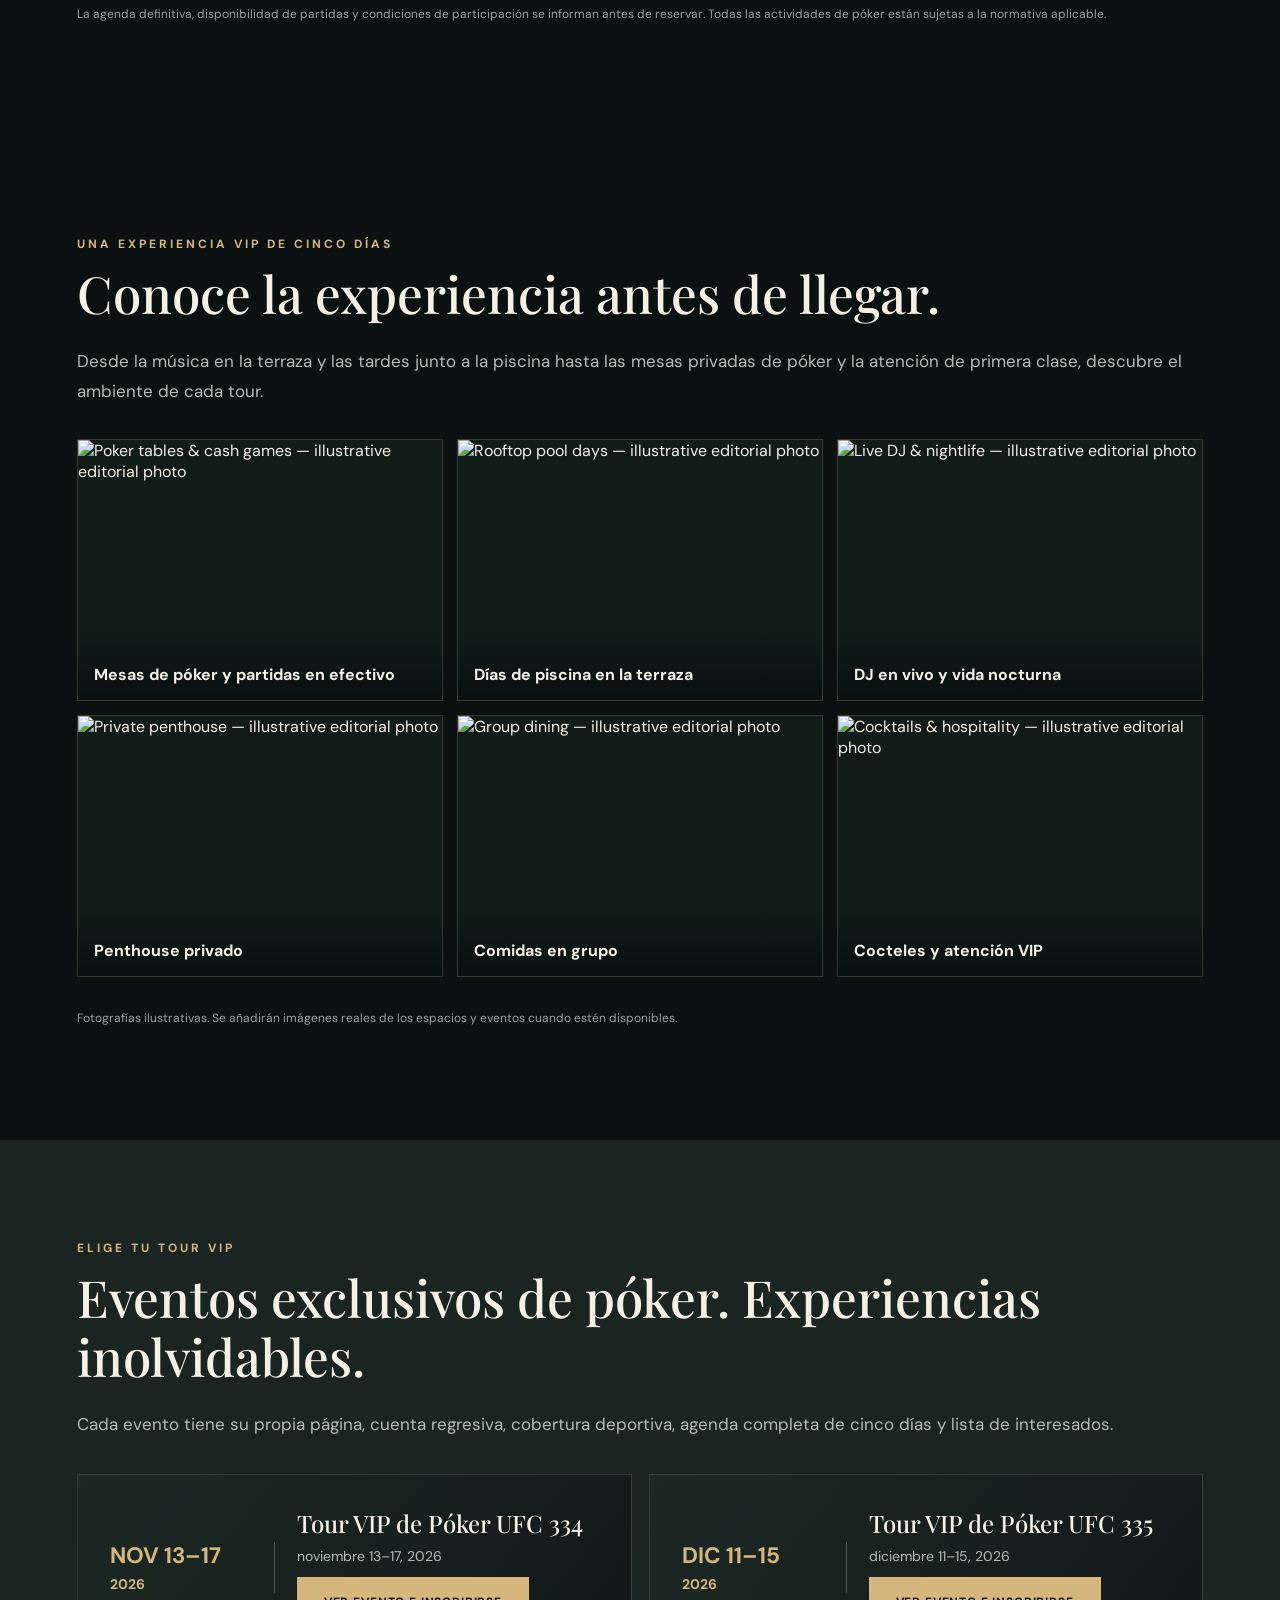
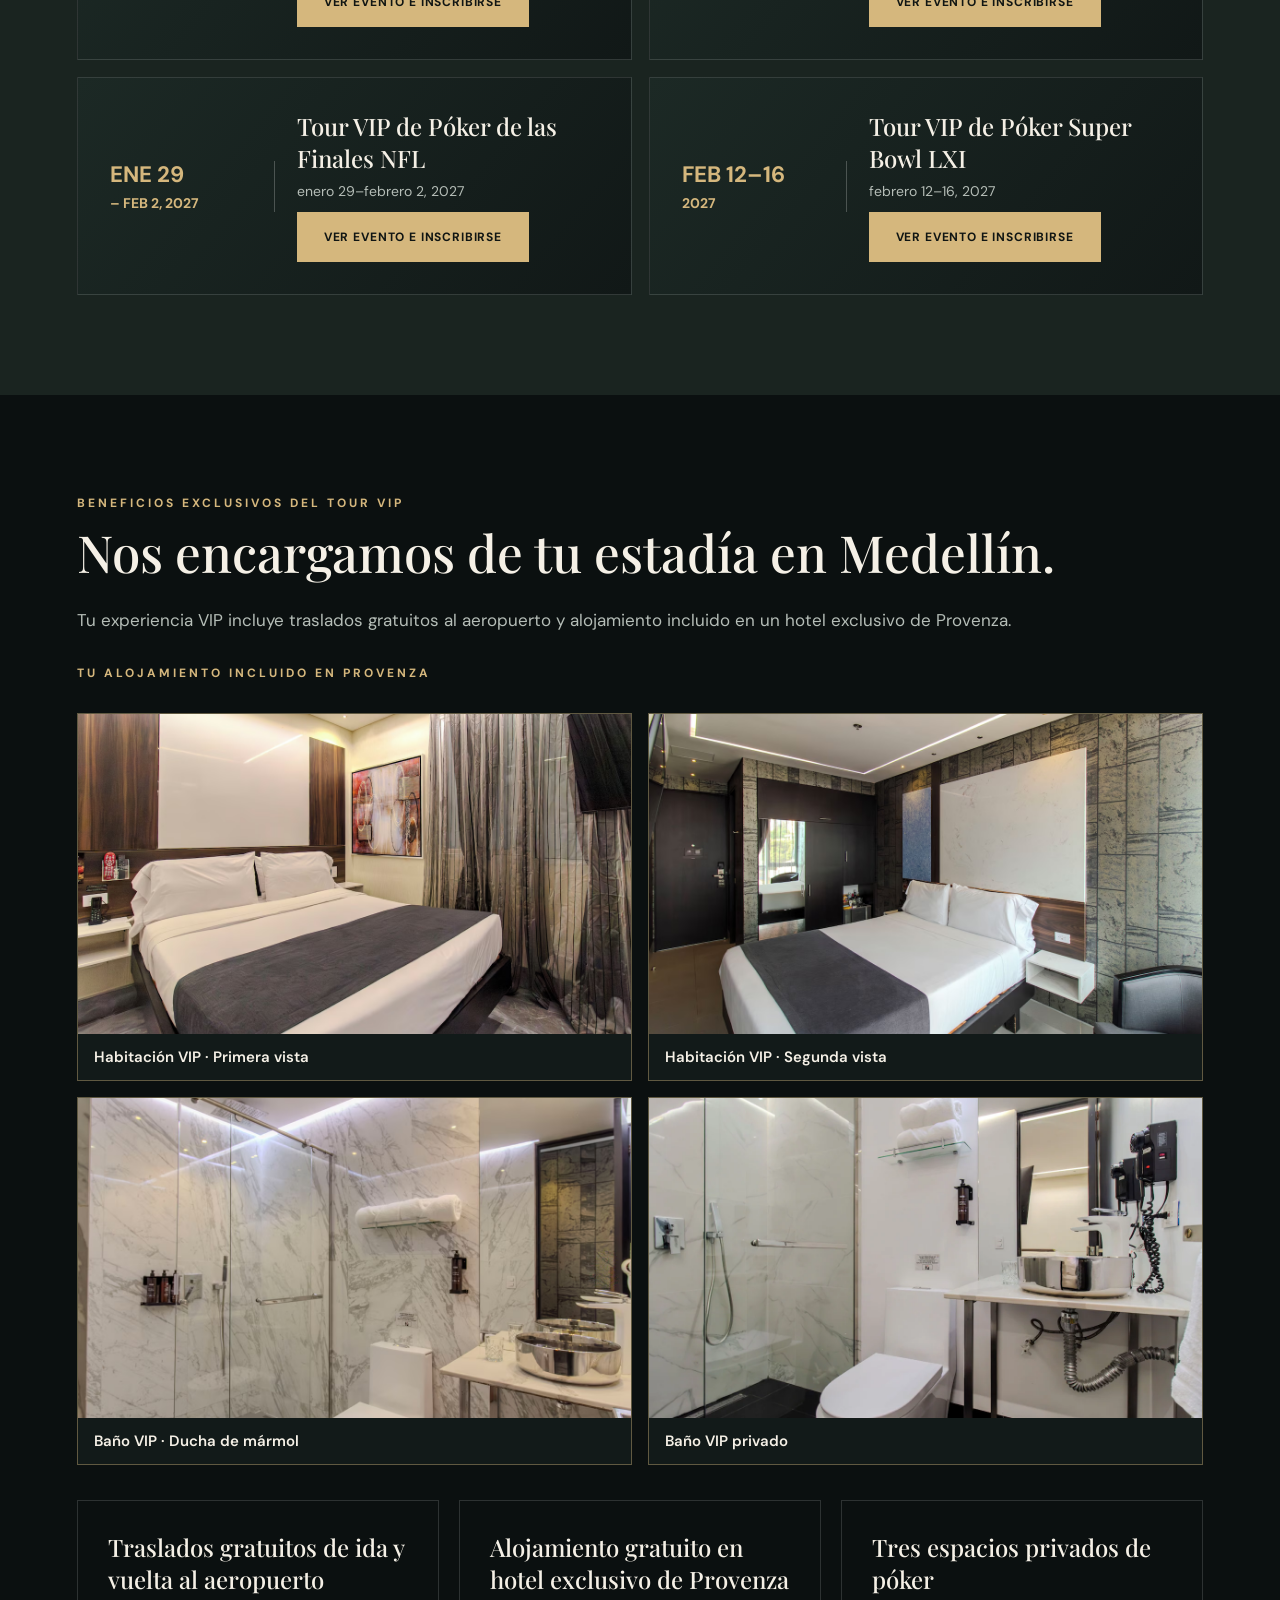
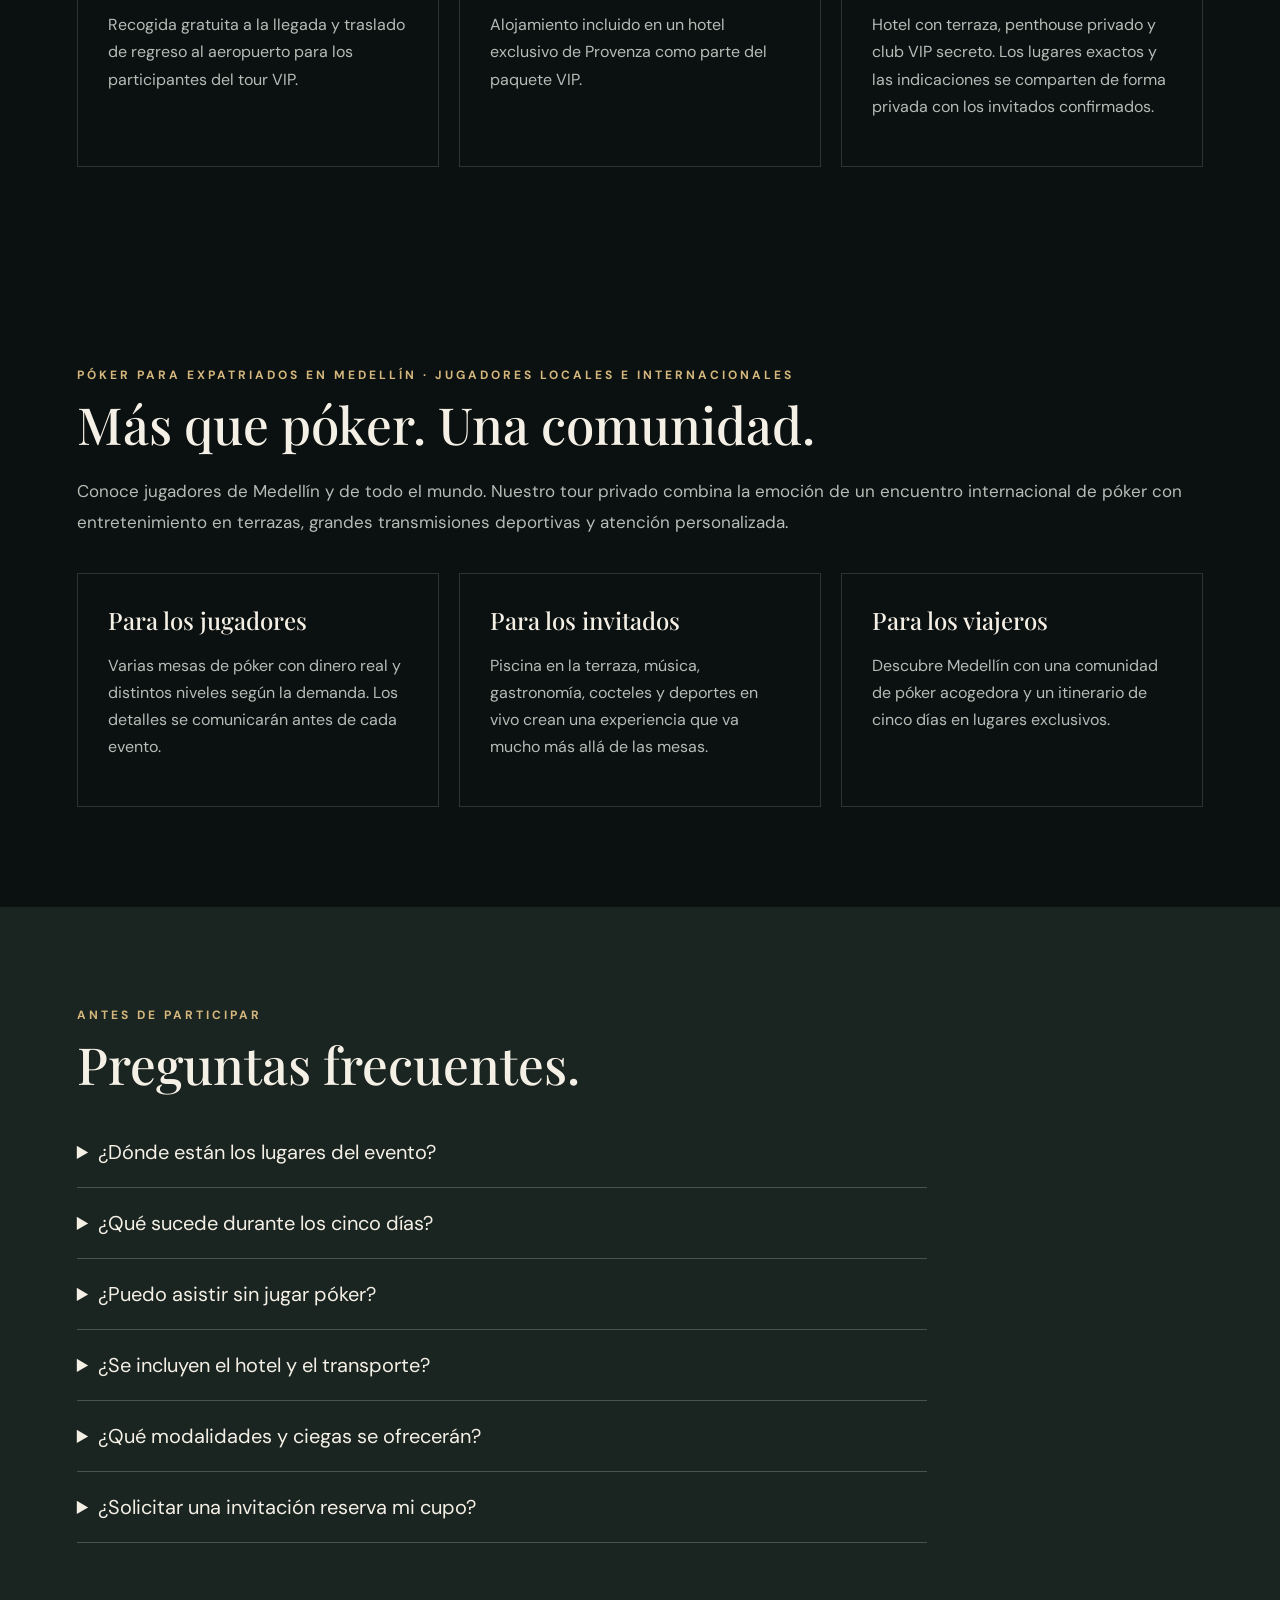
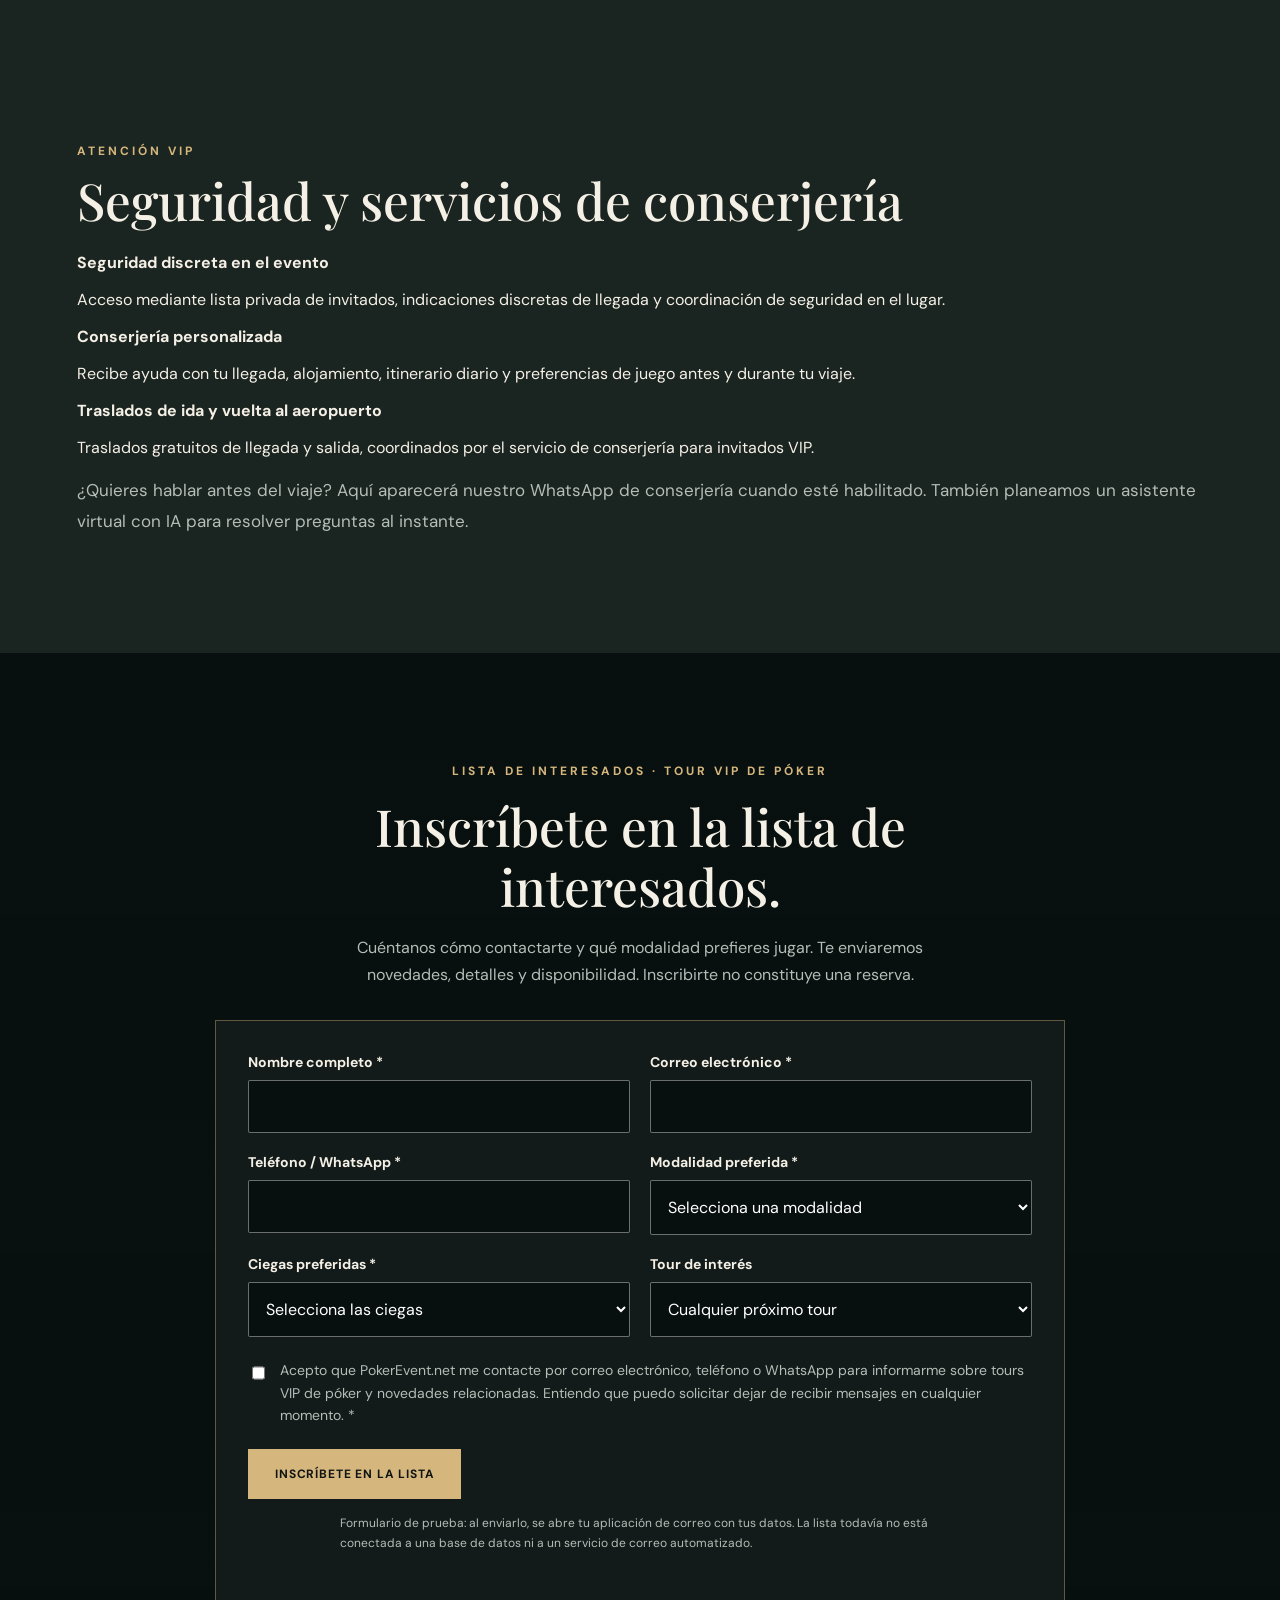
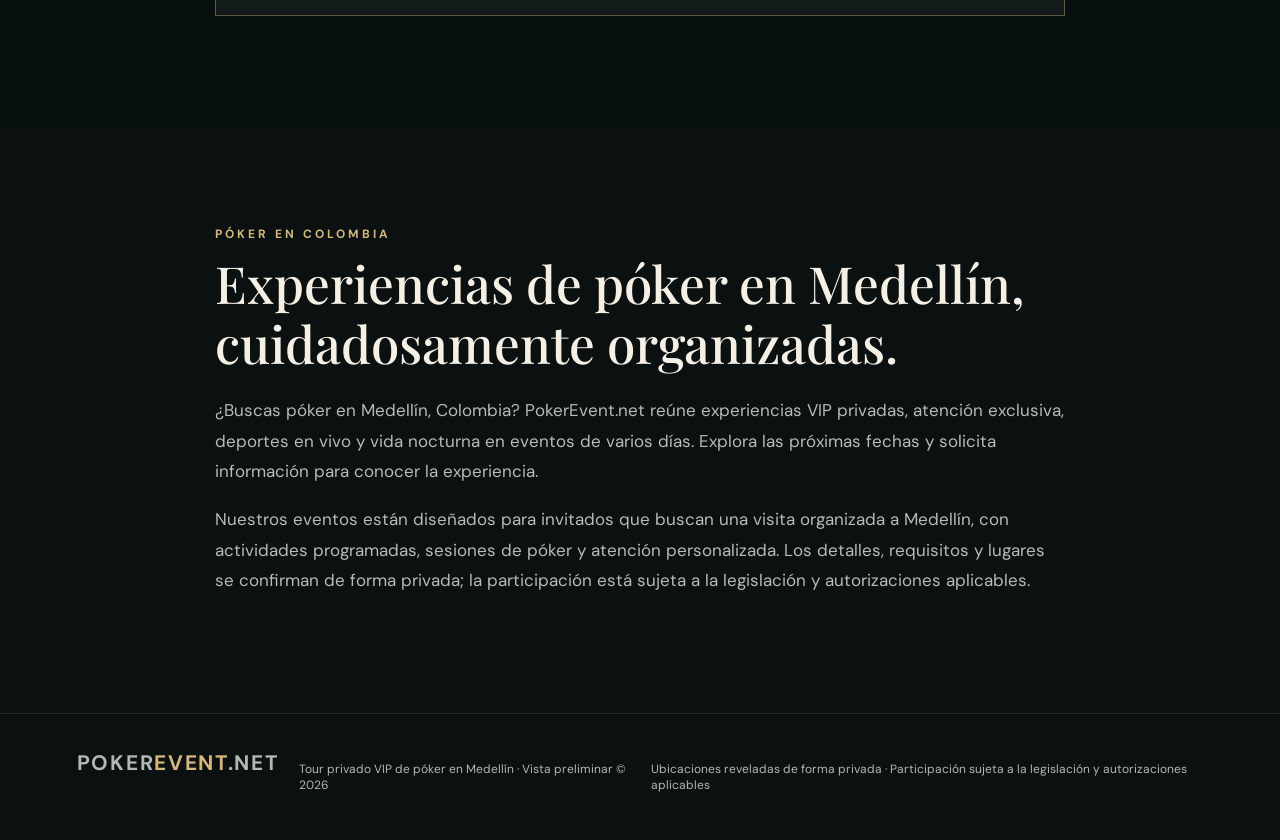
==== commit 0d007295: "Enable EN ES selector and shared non-overlapping header on es/index.html" ====
--- a/es/index.html
+++ b/es/index.html
@@ -4,7 +4,7 @@
 :root{--bg:#0b1010;--panel:#131b1a;--gold:#d5b77d;--cream:#f5f0e6;--muted:#b5bdb7}*{box-sizing:border-box}html{scroll-behavior:smooth}body{margin:0;background:var(--bg);color:var(--cream);font-family:'DM Sans',Arial,sans-serif}a{color:inherit;text-decoration:none}button{font:inherit}header{position:absolute;top:0;left:0;right:0;z-index:3;display:flex;align-items:center;justify-content:space-between;padding:27px max(6vw,22px);gap:20px}.brand{font-size:21px;font-weight:700;letter-spacing:.08em}.brand span{color:var(--gold)}nav{display:flex;gap:28px;font-size:13px;letter-spacing:.12em;text-transform:uppercase}nav a:hover{color:var(--gold)}.btn{display:inline-flex;align-items:center;justify-content:center;padding:16px 26px;background:var(--gold);color:#101513;border:1px solid var(--gold);font-weight:700;letter-spacing:.07em;text-transform:uppercase;font-size:12px;cursor:pointer}.btn.outline{background:transparent;color:var(--cream);border-color:#ffffff80}.hero{min-height:90vh;position:relative;display:flex;align-items:center;background:linear-gradient(90deg,rgba(6,12,11,.94),rgba(6,12,11,.50) 60%,rgba(6,12,11,.20)),url('https://images.unsplash.com/photo-1514933651103-005eec06c04b?auto=format&fit=crop&w=2200&q=85') center/cover}.hero-content{position:relative;max-width:820px;padding:160px max(6vw,22px) 110px}.eyebrow{color:var(--gold);text-transform:uppercase;letter-spacing:.25em;font-size:12px;font-weight:700}h1,h2,h3{font-family:'Playfair Display',Georgia,serif;font-weight:500}h1{font-size:clamp(50px,6.5vw,100px);line-height:1.06;margin:20px 0}h2{font-size:clamp(35px,4vw,60px);line-height:1.16;margin:12px 0 22px}h3{font-size:28px;margin:8px 0 12px}.lead{font-size:clamp(17px,1.6vw,21px);color:#e3e7df;line-height:1.7;max-width:660px}.actions{display:flex;gap:12px;flex-wrap:wrap;margin-top:32px}.strip{display:grid;grid-template-columns:repeat(3,1fr);background:#1c2522;padding:26px 6vw;gap:20px;border-top:1px solid #ffffff18}.strip div{text-align:center;border-right:1px solid #ffffff26;font-size:13px;letter-spacing:.15em;text-transform:uppercase}.strip div:last-child{border:0}.strip b{display:block;font:500 34px 'Playfair Display',serif;color:var(--gold);letter-spacing:0}.section{padding:100px max(6vw,22px);max-width:1600px;margin:auto}.intro{display:grid;grid-template-columns:1fr 1fr;gap:65px;align-items:center}.intro p,.section-desc{color:var(--muted);font-size:17px;line-height:1.8}.intro img{width:100%;height:520px;object-fit:cover}.gallery{display:grid;grid-template-columns:1.2fr .8fr .8fr;grid-template-rows:245px 245px;gap:12px;margin-top:36px}.gallery figure{margin:0;position:relative;overflow:hidden;background:#1b2926}.gallery figure:first-child{grid-row:span 2}.gallery img{width:100%;height:100%;object-fit:cover;transition:transform .4s}.gallery figure:hover img{transform:scale(1.04)}.gallery figcaption{position:absolute;bottom:0;left:0;right:0;padding:36px 18px 15px;background:linear-gradient(transparent,#000b);font-weight:700}.days{display:grid;grid-template-columns:repeat(3,1fr);gap:20px;margin-top:36px}.day{background:var(--panel);border:1px solid #ffffff13;overflow:hidden}.day img{width:100%;height:260px;object-fit:cover}.day-body{padding:27px}.day p{color:var(--muted);line-height:1.7}.day small{color:var(--gold);font-size:12px;text-transform:uppercase;letter-spacing:.16em}.events{display:grid;grid-template-columns:repeat(2,1fr);gap:17px;margin-top:35px}.event{padding:32px;background:linear-gradient(130deg,#1c2925,#111817);border:1px solid #ffffff20;display:flex;gap:24px;align-items:center}.event .date{min-width:95px;border-right:1px solid #ffffff3a;padding-right:18px;color:var(--gold);font-size:14px;text-transform:uppercase;letter-spacing:.09em}.event .date strong{display:block;font-size:38px;line-height:1.1}.event h3{font-size:24px;margin:0 0 8px}.event p{color:var(--muted);margin:0;font-size:14px}.feature{background:#1a2420}.perks{display:grid;grid-template-columns:repeat(3,1fr);gap:20px;margin-top:35px}.perk{padding:30px;border:1px solid #ffffff24}.perk strong{display:block;font:500 24px 'Playfair Display',serif;margin-bottom:14px}.perk p{color:var(--muted);line-height:1.7}.cta{text-align:center;background:linear-gradient(#07100fbb,#07100fee),url('https://images.unsplash.com/photo-1511512578047-dfb367046420?auto=format&fit=crop&w=1800&q=80') center/cover;padding:110px 20px}.cta h2{max-width:760px;margin:18px auto}.cta p{color:var(--muted);max-width:600px;margin:0 auto 30px;line-height:1.7}footer{display:flex;justify-content:space-between;gap:20px;padding:35px 6vw;color:#b1b9b4;font-size:12px;border-top:1px solid #ffffff18}.note{font-size:12px;color:#99a49d;margin-top:18px;line-height:1.6}.mobile-menu{display:none}@media(max-width:900px){nav{display:none}.intro{grid-template-columns:1fr}.intro img{height:350px}.gallery{grid-template-columns:1fr 1fr;grid-template-rows:200px 200px 200px}.gallery figure:first-child{grid-row:span 2}.days,.perks{grid-template-columns:1fr}.events{grid-template-columns:1fr}}@media(max-width:580px){.hero{min-height:78vh}.hero-content{padding-top:135px}.strip{gap:8px;padding:20px 12px}.strip b{font-size:25px}.strip div{font-size:10px}.section{padding-top:65px;padding-bottom:65px}.gallery{grid-template-columns:1fr 1fr;grid-template-rows:190px 160px 160px}.gallery figure:first-child{grid-column:span 2;grid-row:auto}.event{padding:20px;gap:15px}.event h3{font-size:21px}.event .date{min-width:78px}.event .date strong{font-size:30px}footer{display:block}footer p{margin-bottom:12px}}
 
 .agenda-grid{display:grid;grid-template-columns:repeat(2,minmax(0,1fr));gap:20px;margin-top:35px}.agenda-card{background:var(--panel);border:1px solid #d5b77d45;padding:30px}.agenda-card:last-child{grid-column:1/-1}.agenda-card h3{margin:8px 0 18px}.agenda-card .day-label{color:var(--gold);font-weight:700;letter-spacing:.15em;text-transform:uppercase;font-size:13px}.schedule{list-style:none;padding:0;margin:0}.schedule li{padding:13px 0;border-top:1px solid #ffffff1c;color:#d5ddd6;line-height:1.6}.schedule time{color:var(--gold);font-weight:700;display:inline-block;min-width:84px}.schedule strong{color:var(--cream)}.agenda-meta{color:var(--muted);line-height:1.7}.interest-form{max-width:850px;margin:32px auto 0;text-align:left;background:#121b19;border:1px solid #d5b77d66;padding:32px}.form-grid{display:grid;grid-template-columns:1fr 1fr;gap:20px}.form-field{display:flex;flex-direction:column;gap:9px}.form-field label{font-size:14px;font-weight:700;color:var(--cream)}.form-field input,.form-field select{width:100%;padding:15px 13px;background:#08100f;color:#fff;border:1px solid #ffffff65;border-radius:2px;font:inherit;font-size:16px}.form-field input:focus,.form-field select:focus{outline:2px solid var(--gold)}.consent{display:flex;align-items:flex-start;gap:12px;margin:22px 0;color:var(--muted);line-height:1.6;font-size:14px}.consent input{margin-top:5px;accent-color:var(--gold);width:18px;height:18px}.form-status{margin-top:14px;color:var(--gold);line-height:1.5}@media(max-width:700px){.agenda-grid,.form-grid{grid-template-columns:1fr}.agenda-card:last-child{grid-column:auto}.agenda-card,.interest-form{padding:22px}}
-.photo-story{display:grid;grid-template-columns:repeat(3,minmax(0,1fr));gap:14px;margin:32px 0}.photo-story figure{margin:0;background:#111b18;position:relative;overflow:hidden;border:1px solid #d5b77d33}.photo-story img{display:block;width:100%;height:260px;object-fit:cover;transition:transform .3s}.photo-story figure:hover img{transform:scale(1.04)}.photo-story figcaption{position:absolute;left:0;right:0;bottom:0;padding:35px 16px 15px;background:linear-gradient(transparent,#07100fe8);font-weight:700;font-size:16px}.agenda-card .agenda-photo{display:block;width:calc(100% + 60px);margin:-30px -30px 25px;height:220px;object-fit:cover}.photo-story.two{grid-template-columns:repeat(2,1fr)}@media(max-width:700px){.photo-story,.photo-story.two{grid-template-columns:1fr 1fr}.photo-story img{height:180px}.agenda-card .agenda-photo{width:calc(100% + 44px);margin:-22px -22px 20px;height:180px}}@media(max-width:450px){.photo-story,.photo-story.two{grid-template-columns:1fr}.photo-story img{height:230px}}.hotel-gallery{display:grid;grid-template-columns:repeat(2,minmax(0,1fr));gap:16px;margin:32px 0}.hotel-gallery figure{margin:0;overflow:hidden;border:1px solid #d5b77d66;background:#121a19}.hotel-gallery img{display:block;width:100%;height:320px;object-fit:cover}.hotel-gallery figcaption{padding:13px 16px;color:var(--cream);font-size:15px;font-weight:600}@media(max-width:700px){.hotel-gallery{grid-template-columns:1fr}.hotel-gallery img{height:260px}}</style><script async src="https://www.googletagmanager.com/gtag/js?id=G-R4QEKV4Q7H"></script><script>window.dataLayer=window.dataLayer||[];function gtag(){dataLayer.push(arguments);}gtag('js',new Date());gtag('config','G-R4QEKV4Q7H');</script><meta name="robots" content="index,follow,max-image-preview:large"><meta property="og:type" content="website"><meta property="og:title" content="Medellín VIP Poker Tours & Private Poker Events | PokerEvent.net"><meta property="og:description" content="Discover exclusive five-day VIP poker tours in Medellín, Colombia, featuring private poker games, live sports, rooftop nightlife and curated hospitality."><meta name="twitter:card" content="summary_large_image"><meta name="twitter:title" content="Medellín VIP Poker Tours & Private Poker Events | PokerEvent.net"><meta name="twitter:description" content="Discover exclusive five-day VIP poker tours in Medellín, Colombia, featuring private poker games, live sports, rooftop nightlife and curated hospitality."><script type="application/ld+json">{"@context":"https://schema.org","@type":"WebSite","name":"PokerEvent.net","url":"https://pokerevent.net/","description":"Discover exclusive five-day VIP poker tours in Medellín, Colombia, featuring private poker games, live sports, rooftop nightlife and curated hospitality.","inLanguage":"es"}</script><style>.tour-menu{position:relative;z-index:10}.tour-menu summary{list-style:none;cursor:pointer;white-space:nowrap}.tour-menu summary::-webkit-details-marker{display:none}.tour-menu[open] summary,.tour-menu summary:hover{color:var(--gold)}.tour-menu-links{position:absolute;top:calc(100% + 16px);left:-15px;min-width:260px;background:#131b1a;border:1px solid #d5b77d88;box-shadow:0 12px 28px #0009;padding:9px 0;display:flex;flex-direction:column;gap:0}.tour-menu-links a{display:block;padding:13px 17px;font-size:13px;letter-spacing:.04em;text-transform:none;white-space:nowrap}.tour-menu-links a:hover{background:#26302b;color:var(--gold)}</style><style>header nav{gap:clamp(12px,1.7vw,28px)}header nav a{white-space:nowrap;font-size:clamp(11px,.85vw,14px)}@media(max-width:900px){header nav{display:flex;flex-wrap:wrap;justify-content:center;gap:10px 16px}header{flex-wrap:wrap;justify-content:center;padding:16px 20px}header .brand{margin-right:auto}header>.btn{margin-left:auto}}@media(max-width:580px){header nav{order:3;width:100%;gap:10px 15px}header nav a{font-size:11px}header .brand{font-size:18px}header>.btn{padding:12px;font-size:11px}.hero-content{padding-top:205px}}</style><link rel="icon" type="image/svg+xml" href="/es/favicon.svg?v=2"><style>header nav a{font-size:clamp(16px,1.2vw,19px)!important;font-weight:700;letter-spacing:.035em}header nav{gap:clamp(12px,1.5vw,24px)}@media(max-width:900px){header nav a{font-size:15px!important}}@media(max-width:580px){header nav a{font-size:14px!important}}</style><style>header .brand{display:flex;align-items:center;flex-shrink:0;line-height:1}header .brand img{filter:none}@media(max-width:650px){header .brand img{width:225px!important;max-height:100px!important}}</style><meta property="og:locale" content="en_US"><meta name="geo.region" content="CO-ANT"><meta name="geo.placename" content="Medellín, Colombia"><script type="application/ld+json">{"@context":"https://schema.org","@type":"Organization","name":"PokerEvent.net","url":"https://pokerevent.net/","description":"Private VIP poker events and curated poker tours in Medellín, Colombia.","areaServed":{"@type":"Place","name":"Medellín, Antioquia, Colombia"}}</script><style>.events .event{display:grid;grid-template-columns:165px minmax(0,1fr);gap:22px;align-items:center}.events .event .date{box-sizing:border-box;min-width:0;width:165px;padding-right:12px;border-right:1px solid #ffffff3a;color:var(--gold);font-size:14px;letter-spacing:0;white-space:normal;overflow:hidden}.events .event .date strong{display:block;font-size:clamp(21px,1.75vw,27px);line-height:1.25;white-space:nowrap;letter-spacing:0}.events .event .date span{display:block;font-size:14px;font-weight:700;letter-spacing:0;margin-top:5px;white-space:nowrap}.events .event>div:last-child{min-width:0}@media(max-width:650px){.events .event{grid-template-columns:1fr;gap:14px}.events .event .date{width:100%;border-right:0;border-bottom:1px solid #ffffff3a;padding:0 0 12px}}</style><link rel="stylesheet" href="/assets/language.css"><link rel="alternate" hreflang="en" href="https://pokerevent.net/"><link rel="alternate" hreflang="es" href="https://pokerevent.net/es/"></head><body>
+.photo-story{display:grid;grid-template-columns:repeat(3,minmax(0,1fr));gap:14px;margin:32px 0}.photo-story figure{margin:0;background:#111b18;position:relative;overflow:hidden;border:1px solid #d5b77d33}.photo-story img{display:block;width:100%;height:260px;object-fit:cover;transition:transform .3s}.photo-story figure:hover img{transform:scale(1.04)}.photo-story figcaption{position:absolute;left:0;right:0;bottom:0;padding:35px 16px 15px;background:linear-gradient(transparent,#07100fe8);font-weight:700;font-size:16px}.agenda-card .agenda-photo{display:block;width:calc(100% + 60px);margin:-30px -30px 25px;height:220px;object-fit:cover}.photo-story.two{grid-template-columns:repeat(2,1fr)}@media(max-width:700px){.photo-story,.photo-story.two{grid-template-columns:1fr 1fr}.photo-story img{height:180px}.agenda-card .agenda-photo{width:calc(100% + 44px);margin:-22px -22px 20px;height:180px}}@media(max-width:450px){.photo-story,.photo-story.two{grid-template-columns:1fr}.photo-story img{height:230px}}.hotel-gallery{display:grid;grid-template-columns:repeat(2,minmax(0,1fr));gap:16px;margin:32px 0}.hotel-gallery figure{margin:0;overflow:hidden;border:1px solid #d5b77d66;background:#121a19}.hotel-gallery img{display:block;width:100%;height:320px;object-fit:cover}.hotel-gallery figcaption{padding:13px 16px;color:var(--cream);font-size:15px;font-weight:600}@media(max-width:700px){.hotel-gallery{grid-template-columns:1fr}.hotel-gallery img{height:260px}}</style><script async src="https://www.googletagmanager.com/gtag/js?id=G-R4QEKV4Q7H"></script><script>window.dataLayer=window.dataLayer||[];function gtag(){dataLayer.push(arguments);}gtag('js',new Date());gtag('config','G-R4QEKV4Q7H');</script><meta name="robots" content="index,follow,max-image-preview:large"><meta property="og:type" content="website"><meta property="og:title" content="Medellín VIP Poker Tours & Private Poker Events | PokerEvent.net"><meta property="og:description" content="Discover exclusive five-day VIP poker tours in Medellín, Colombia, featuring private poker games, live sports, rooftop nightlife and curated hospitality."><meta name="twitter:card" content="summary_large_image"><meta name="twitter:title" content="Medellín VIP Poker Tours & Private Poker Events | PokerEvent.net"><meta name="twitter:description" content="Discover exclusive five-day VIP poker tours in Medellín, Colombia, featuring private poker games, live sports, rooftop nightlife and curated hospitality."><script type="application/ld+json">{"@context":"https://schema.org","@type":"WebSite","name":"PokerEvent.net","url":"https://pokerevent.net/","description":"Discover exclusive five-day VIP poker tours in Medellín, Colombia, featuring private poker games, live sports, rooftop nightlife and curated hospitality.","inLanguage":"es"}</script><style>.tour-menu{position:relative;z-index:10}.tour-menu summary{list-style:none;cursor:pointer;white-space:nowrap}.tour-menu summary::-webkit-details-marker{display:none}.tour-menu[open] summary,.tour-menu summary:hover{color:var(--gold)}.tour-menu-links{position:absolute;top:calc(100% + 16px);left:-15px;min-width:260px;background:#131b1a;border:1px solid #d5b77d88;box-shadow:0 12px 28px #0009;padding:9px 0;display:flex;flex-direction:column;gap:0}.tour-menu-links a{display:block;padding:13px 17px;font-size:13px;letter-spacing:.04em;text-transform:none;white-space:nowrap}.tour-menu-links a:hover{background:#26302b;color:var(--gold)}</style><style>header nav{gap:clamp(12px,1.7vw,28px)}header nav a{white-space:nowrap;font-size:clamp(11px,.85vw,14px)}@media(max-width:900px){header nav{display:flex;flex-wrap:wrap;justify-content:center;gap:10px 16px}header{flex-wrap:wrap;justify-content:center;padding:16px 20px}header .brand{margin-right:auto}header>.btn{margin-left:auto}}@media(max-width:580px){header nav{order:3;width:100%;gap:10px 15px}header nav a{font-size:11px}header .brand{font-size:18px}header>.btn{padding:12px;font-size:11px}.hero-content{padding-top:205px}}</style><link rel="icon" type="image/svg+xml" href="/favicon.svg?v=3"><style>header nav a{font-size:clamp(16px,1.2vw,19px)!important;font-weight:700;letter-spacing:.035em}header nav{gap:clamp(12px,1.5vw,24px)}@media(max-width:900px){header nav a{font-size:15px!important}}@media(max-width:580px){header nav a{font-size:14px!important}}</style><style>header .brand{display:flex;align-items:center;flex-shrink:0;line-height:1}header .brand img{filter:none}@media(max-width:650px){header .brand img{width:225px!important;max-height:100px!important}}</style><meta property="og:locale" content="en_US"><meta name="geo.region" content="CO-ANT"><meta name="geo.placename" content="Medellín, Colombia"><script type="application/ld+json">{"@context":"https://schema.org","@type":"Organization","name":"PokerEvent.net","url":"https://pokerevent.net/","description":"Private VIP poker events and curated poker tours in Medellín, Colombia.","areaServed":{"@type":"Place","name":"Medellín, Antioquia, Colombia"}}</script><style>.events .event{display:grid;grid-template-columns:165px minmax(0,1fr);gap:22px;align-items:center}.events .event .date{box-sizing:border-box;min-width:0;width:165px;padding-right:12px;border-right:1px solid #ffffff3a;color:var(--gold);font-size:14px;letter-spacing:0;white-space:normal;overflow:hidden}.events .event .date strong{display:block;font-size:clamp(21px,1.75vw,27px);line-height:1.25;white-space:nowrap;letter-spacing:0}.events .event .date span{display:block;font-size:14px;font-weight:700;letter-spacing:0;margin-top:5px;white-space:nowrap}.events .event>div:last-child{min-width:0}@media(max-width:650px){.events .event{grid-template-columns:1fr;gap:14px}.events .event .date{width:100%;border-right:0;border-bottom:1px solid #ffffff3a;padding:0 0 12px}}</style><link rel="alternate" hreflang="en" href="https://pokerevent.net/"><link rel="alternate" hreflang="es" href="https://pokerevent.net/es/"><link rel="stylesheet" href="/assets/site-header.css?v=1"></head><body>
 <header><a class="brand" href="/es/" aria-label="PokerEvent.NET home"><img src="/pokereventlogo.png" alt="POKEREVENT.NET" width="418" height="157" style="display:block;width:clamp(230px,26vw,418px);height:auto;max-height:160px;object-fit:contain;object-position:left center"></a><nav><a href="/es/ufc-championship/">UFC 334</a><a href="/es/ufc-fight-night/">UFC 335</a><a href="/es/nfl-championship/">NFL Championships</a><a href="/es/super-bowl/">Super Bowl LXI</a></nav><a class="btn" href="#contact">Solicitar acceso</a></header>
 <main><section class="hero"><div class="hero-content"><div class="eyebrow">Medellín · Colombia · Experiencias exclusivas por invitación</div><h1>Privado. VIP.<br>Póker. Medellín.</h1><p class="lead">Cinco días inolvidables. Tres espacios privados extraordinarios. Póker legal, lujo en terrazas, grandes eventos deportivos y una Medellín que pocos visitantes llegan a conocer.</p><div class="actions"><a class="btn" href="#events">Explorar próximos tours</a><a class="btn outline" href="#experience">Descubre la experiencia</a></div></div></section>
 <div class="strip"><div><b>5</b>Días de póker</div><div><b>3</b>Espacios privados</div><div><b>4</b>Próximos tours</div></div>
@@ -23,4 +23,4 @@
 <section class="section" id="community"><div class="eyebrow">Póker para expatriados en Medellín · Jugadores locales e internacionales</div><h2>Más que póker. Una comunidad.</h2><p class="section-desc">Conoce jugadores de Medellín y de todo el mundo. Nuestro tour privado combina la emoción de un encuentro internacional de póker con entretenimiento en terrazas, grandes transmisiones deportivas y atención personalizada.</p><div class="perks"><div class="perk"><strong>Para los jugadores</strong><p>Varias mesas de póker con dinero real y distintos niveles según la demanda. Los detalles se comunicarán antes de cada evento.</p></div><div class="perk"><strong>Para los invitados</strong><p>Piscina en la terraza, música, gastronomía, cocteles y deportes en vivo crean una experiencia que va mucho más allá de las mesas.</p></div><div class="perk"><strong>Para los viajeros</strong><p>Descubre Medellín con una comunidad de póker acogedora y un itinerario de cinco días en lugares exclusivos.</p></div></div></section>
 <section class="section feature" id="faq"><div class="eyebrow">Antes de participar</div><h2>Preguntas frecuentes.</h2><div style="max-width:850px"><details style="padding:22px 0;border-bottom:1px solid #ffffff35"><summary style="cursor:pointer;font-size:20px">¿Dónde están los lugares del evento?</summary><p style="color:var(--muted);line-height:1.7">El tour visita tres lugares privados exclusivos de Medellín. Las ubicaciones e instrucciones de llegada se comparten de forma privada con los participantes confirmados.</p></details><details style="padding:22px 0;border-bottom:1px solid #ffffff35"><summary style="cursor:pointer;font-size:20px">¿Qué sucede durante los cinco días?</summary><p style="color:var(--muted);line-height:1.7">Los días 1 y 2 incluyen póker, deportes y entretenimiento en una terraza. Los días 3 y 4 transcurren en un penthouse VIP privado. El día 5 termina en un club privado secreto.</p></details><details style="padding:22px 0;border-bottom:1px solid #ffffff35"><summary style="cursor:pointer;font-size:20px">¿Puedo asistir sin jugar póker?</summary><p style="color:var(--muted);line-height:1.7">Prevemos que algunas actividades de terraza y deportes estén abiertas a invitados autorizados que no jueguen póker. La disponibilidad y condiciones de ingreso se anunciarán para cada tour.</p></details><details style="padding:22px 0;border-bottom:1px solid #ffffff35"><summary style="cursor:pointer;font-size:20px">¿Se incluyen el hotel y el transporte?</summary><p style="color:var(--muted);line-height:1.7">El paquete VIP incluye alojamiento en Provenza y traslados gratuitos de ida y vuelta al aeropuerto. Los detalles se confirman con la reserva.</p></details><details style="padding:22px 0;border-bottom:1px solid #ffffff35"><summary style="cursor:pointer;font-size:20px">¿Qué modalidades y ciegas se ofrecerán?</summary><p style="color:var(--muted);line-height:1.7">Se planean partidas de Texas Hold’em y PLO, con ciegas solicitadas de 2/5, 5/10, 10/25 y 25/50. La disponibilidad y los niveles definitivos dependen de la demanda y los requisitos aplicables.</p></details><details style="padding:22px 0;border-bottom:1px solid #ffffff35"><summary style="cursor:pointer;font-size:20px">¿Solicitar una invitación reserva mi cupo?</summary><p style="color:var(--muted);line-height:1.7">No. Una consulta no constituye una reserva ni garantiza el ingreso. La participación está sujeta a confirmación, capacidad, restricciones de edad y legislación aplicable.</p></details></div></section>
 <section class="section feature" id="services"><div class="eyebrow">Atención VIP</div><h2>Seguridad y servicios de conserjería</h2><div class="service-grid"><div><strong>Seguridad discreta en el evento</strong><p>Acceso mediante lista privada de invitados, indicaciones discretas de llegada y coordinación de seguridad en el lugar.</p></div><div><strong>Conserjería personalizada</strong><p>Recibe ayuda con tu llegada, alojamiento, itinerario diario y preferencias de juego antes y durante tu viaje.</p></div><div><strong>Traslados de ida y vuelta al aeropuerto</strong><p>Traslados gratuitos de llegada y salida, coordinados por el servicio de conserjería para invitados VIP.</p></div></div><p class="section-desc">¿Quieres hablar antes del viaje? Aquí aparecerá nuestro WhatsApp de conserjería cuando esté habilitado. También planeamos un asistente virtual con IA para resolver preguntas al instante.</p><div id="ai-concierge" aria-label="AI concierge integration placeholder"></div></section><section class="cta" id="contact"><div class="eyebrow">Lista de interesados · Tour VIP de Póker</div><h2>Inscríbete en la lista de interesados.</h2><p>Cuéntanos cómo contactarte y qué modalidad prefieres jugar. Te enviaremos novedades, detalles y disponibilidad. Inscribirte no constituye una reserva.</p><form class="interest-form" id="interest-form"><div class="form-grid"><div class="form-field"><label for="full-name">Nombre completo *</label><input id="full-name" name="name" autocomplete="name" required maxlength="120"></div><div class="form-field"><label for="email">Correo electrónico *</label><input id="email" name="email" type="email" autocomplete="email" required maxlength="200"></div><div class="form-field"><label for="phone">Teléfono / WhatsApp *</label><input id="phone" name="phone" type="tel" autocomplete="tel" required maxlength="60"></div><div class="form-field"><label for="game">Modalidad preferida *</label><select id="game" name="game" required><option value="">Selecciona una modalidad</option><option>Texas Hold'em</option><option>Pot-Limit Omaha (PLO)</option><option>Hold'em y PLO</option></select></div><div class="form-field"><label for="stakes">Ciegas preferidas *</label><select id="stakes" name="stakes" required><option value="">Selecciona las ciegas</option><option>2/5</option><option>5/10</option><option>10/25</option><option>25/50</option><option>Otras / flexibles</option></select></div><div class="form-field"><label for="tour">Tour de interés</label><select id="tour" name="tour"><option>Cualquier próximo tour</option><option>nov 13–17, 2026</option><option>dic 11–15, 2026</option><option>ene 29–feb 2, 2027</option><option>feb 12–16, 2027</option></select></div></div><label class="consent"><input id="consent" type="checkbox" required><span>Acepto que PokerEvent.net me contacte por correo electrónico, teléfono o WhatsApp para informarme sobre tours VIP de póker y novedades relacionadas. Entiendo que puedo solicitar dejar de recibir mensajes en cualquier momento. *</span></label><button class="btn" type="submit">Inscríbete en la lista</button><div class="form-status" id="form-status" role="status" aria-live="polite"></div><p class="note">Formulario de prueba: al enviarlo, se abre tu aplicación de correo con tus datos. La lista todavía no está conectada a una base de datos ni a un servicio de correo automatizado.</p></form></section></main>
-<section class="section" id="medellin-poker-guide"><div style="max-width:850px;margin:auto"><div class="eyebrow">Póker en Colombia</div><h2>Experiencias de póker en Medellín, cuidadosamente organizadas.</h2><p class="section-desc">¿Buscas póker en Medellín, Colombia? PokerEvent.net reúne experiencias VIP privadas, atención exclusiva, deportes en vivo y vida nocturna en eventos de varios días. Explora las próximas fechas y solicita información para conocer la experiencia.</p><p class="section-desc">Nuestros eventos están diseñados para invitados que buscan una visita organizada a Medellín, con actividades programadas, sesiones de póker y atención personalizada. Los detalles, requisitos y lugares se confirman de forma privada; la participación está sujeta a la legislación y autorizaciones aplicables.</p></div></section><footer><div class="brand">POKER<span>EVENT</span>.NET</div><p>Tour privado VIP de póker en Medellín · Vista preliminar © 2026</p><p>Ubicaciones reveladas de forma privada · Participación sujeta a la legislación y autorizaciones aplicables</p></footer><script>document.getElementById('interest-form').addEventListener('submit',function(e){e.preventDefault();if(!this.reportValidity())return;const v=id=>document.getElementById(id).value;const subject='PokerEvent.net VIP Interest List — '+v('full-name');const body=['New VIP Poker Tour Interest','Name: '+v('full-name'),'Email: '+v('email'),'Phone / WhatsApp: '+v('phone'),'Preferred game: '+v('game'),'Preferred stakes: '+v('stakes'),'Tour: '+v('tour'),'Contact permission: Yes'].join('\n');document.getElementById('form-status').textContent='Your email app should open with your information. Please press Send to submit your interest. This preview does not save your information automatically.';window.location.href='mailto:info@pokerevent.net?subject='+encodeURIComponent(subject)+'&body='+encodeURIComponent(body);});</script><script src="/assets/language.js" defer></script></body></html>+<section class="section" id="medellin-poker-guide"><div style="max-width:850px;margin:auto"><div class="eyebrow">Póker en Colombia</div><h2>Experiencias de póker en Medellín, cuidadosamente organizadas.</h2><p class="section-desc">¿Buscas póker en Medellín, Colombia? PokerEvent.net reúne experiencias VIP privadas, atención exclusiva, deportes en vivo y vida nocturna en eventos de varios días. Explora las próximas fechas y solicita información para conocer la experiencia.</p><p class="section-desc">Nuestros eventos están diseñados para invitados que buscan una visita organizada a Medellín, con actividades programadas, sesiones de póker y atención personalizada. Los detalles, requisitos y lugares se confirman de forma privada; la participación está sujeta a la legislación y autorizaciones aplicables.</p></div></section><footer><div class="brand">POKER<span>EVENT</span>.NET</div><p>Tour privado VIP de póker en Medellín · Vista preliminar © 2026</p><p>Ubicaciones reveladas de forma privada · Participación sujeta a la legislación y autorizaciones aplicables</p></footer><script>document.getElementById('interest-form').addEventListener('submit',function(e){e.preventDefault();if(!this.reportValidity())return;const v=id=>document.getElementById(id).value;const subject='PokerEvent.net · Lista de interesados VIP — '+v('full-name');const body=['Nuevo interés en un tour VIP de póker','Nombre: '+v('full-name'),'Correo electrónico: '+v('email'),'Teléfono / WhatsApp: '+v('phone'),'Modalidad preferida: '+v('game'),'Ciegas preferidas: '+v('stakes'),'Tour: '+v('tour'),'Autorización de contacto: Sí'].join('\n');document.getElementById('form-status').textContent='Se abrirá tu aplicación de correo con tus datos. Presiona Enviar para registrar tu interés. Esta versión preliminar no guarda tus datos automáticamente.';window.location.href='mailto:info@pokerevent.net?subject='+encodeURIComponent(subject)+'&body='+encodeURIComponent(body);});</script><script src="/assets/language.js" defer></script></body></html>
--- a/assets/site-header.css
+++ b/assets/site-header.css
@@ -0,0 +1,35 @@
+/* Shared responsive header and visible bilingual navigation: all 10 pages. */
+header{display:flex!important;align-items:center!important;justify-content:space-between!important;flex-wrap:nowrap!important;gap:clamp(10px,1.2vw,20px)!important;padding:20px max(3vw,20px)!important;min-height:116px;isolation:isolate}
+header>.brand{display:flex!important;align-items:center!important;flex:0 1 270px!important;min-width:0!important;max-width:270px!important;line-height:1!important}
+header>.brand img{display:block!important;width:100%!important;max-width:270px!important;max-height:100px!important;height:auto!important;object-fit:contain!important;object-position:left center!important}
+header nav{display:flex;align-items:center;justify-content:center;flex:1 1 auto;min-width:0;gap:clamp(9px,1.15vw,19px)!important;font-size:clamp(10px,.85vw,13px)!important;letter-spacing:.055em!important}
+header nav a{white-space:nowrap}
+header>.btn{flex:0 0 auto;padding:13px 17px!important;white-space:nowrap}
+header .pe-language{display:flex!important;align-items:stretch!important;flex:0 0 auto!important;margin-left:0!important;min-width:108px!important;min-height:44px!important;gap:0!important;background:#101513!important;border:2px solid #d5b77d!important;border-radius:5px!important;overflow:hidden!important;z-index:10!important;box-shadow:0 2px 12px #0009!important}
+header .pe-language button{font-family:'DM Sans',Arial,sans-serif!important;font-size:15px!important;font-weight:800!important;min-width:52px!important;padding:10px 11px!important;border:0!important;color:#f5f0e6!important;background:transparent!important;cursor:pointer!important;opacity:1!important}
+header .pe-language button[aria-pressed="true"]{background:#d5b77d!important;color:#101513!important}
+header .pe-language span{display:none!important}
+.hero .hero-content,.event-hero .hero-content{padding-top:clamp(205px,16vw,245px)!important}
+@media(max-width:1250px){
+ header{flex-wrap:wrap!important;justify-content:space-between!important;row-gap:8px!important;padding:16px max(4vw,18px)!important}
+ header>.brand{flex:0 1 240px!important;max-width:240px!important}
+ header>.brand img{max-width:240px!important;max-height:88px!important}
+ header nav{order:4;flex:1 0 100%!important;justify-content:center!important;flex-wrap:wrap;gap:12px 20px!important}
+ header>.btn{margin-left:auto}
+ .hero .hero-content,.event-hero .hero-content{padding-top:235px!important}
+}
+@media(max-width:900px){
+ header nav{display:flex!important;font-size:11px!important}
+ header>.brand{flex-basis:200px!important;max-width:200px!important}
+ header>.brand img{max-width:200px!important;max-height:75px!important}
+}
+@media(max-width:600px){
+ header{padding:12px 15px!important;gap:8px!important}
+ header>.brand{flex:0 1 150px!important;max-width:150px!important}
+ header>.brand img{max-width:150px!important;max-height:62px!important}
+ header>.btn{display:none!important}
+ header .pe-language{min-width:98px!important;min-height:40px!important;margin-left:auto!important}
+ header .pe-language button{min-width:47px!important;font-size:14px!important;padding:8px!important}
+ header nav{gap:8px 12px!important;font-size:10px!important;line-height:1.5!important}
+ .hero .hero-content,.event-hero .hero-content{padding-top:220px!important}
+}
